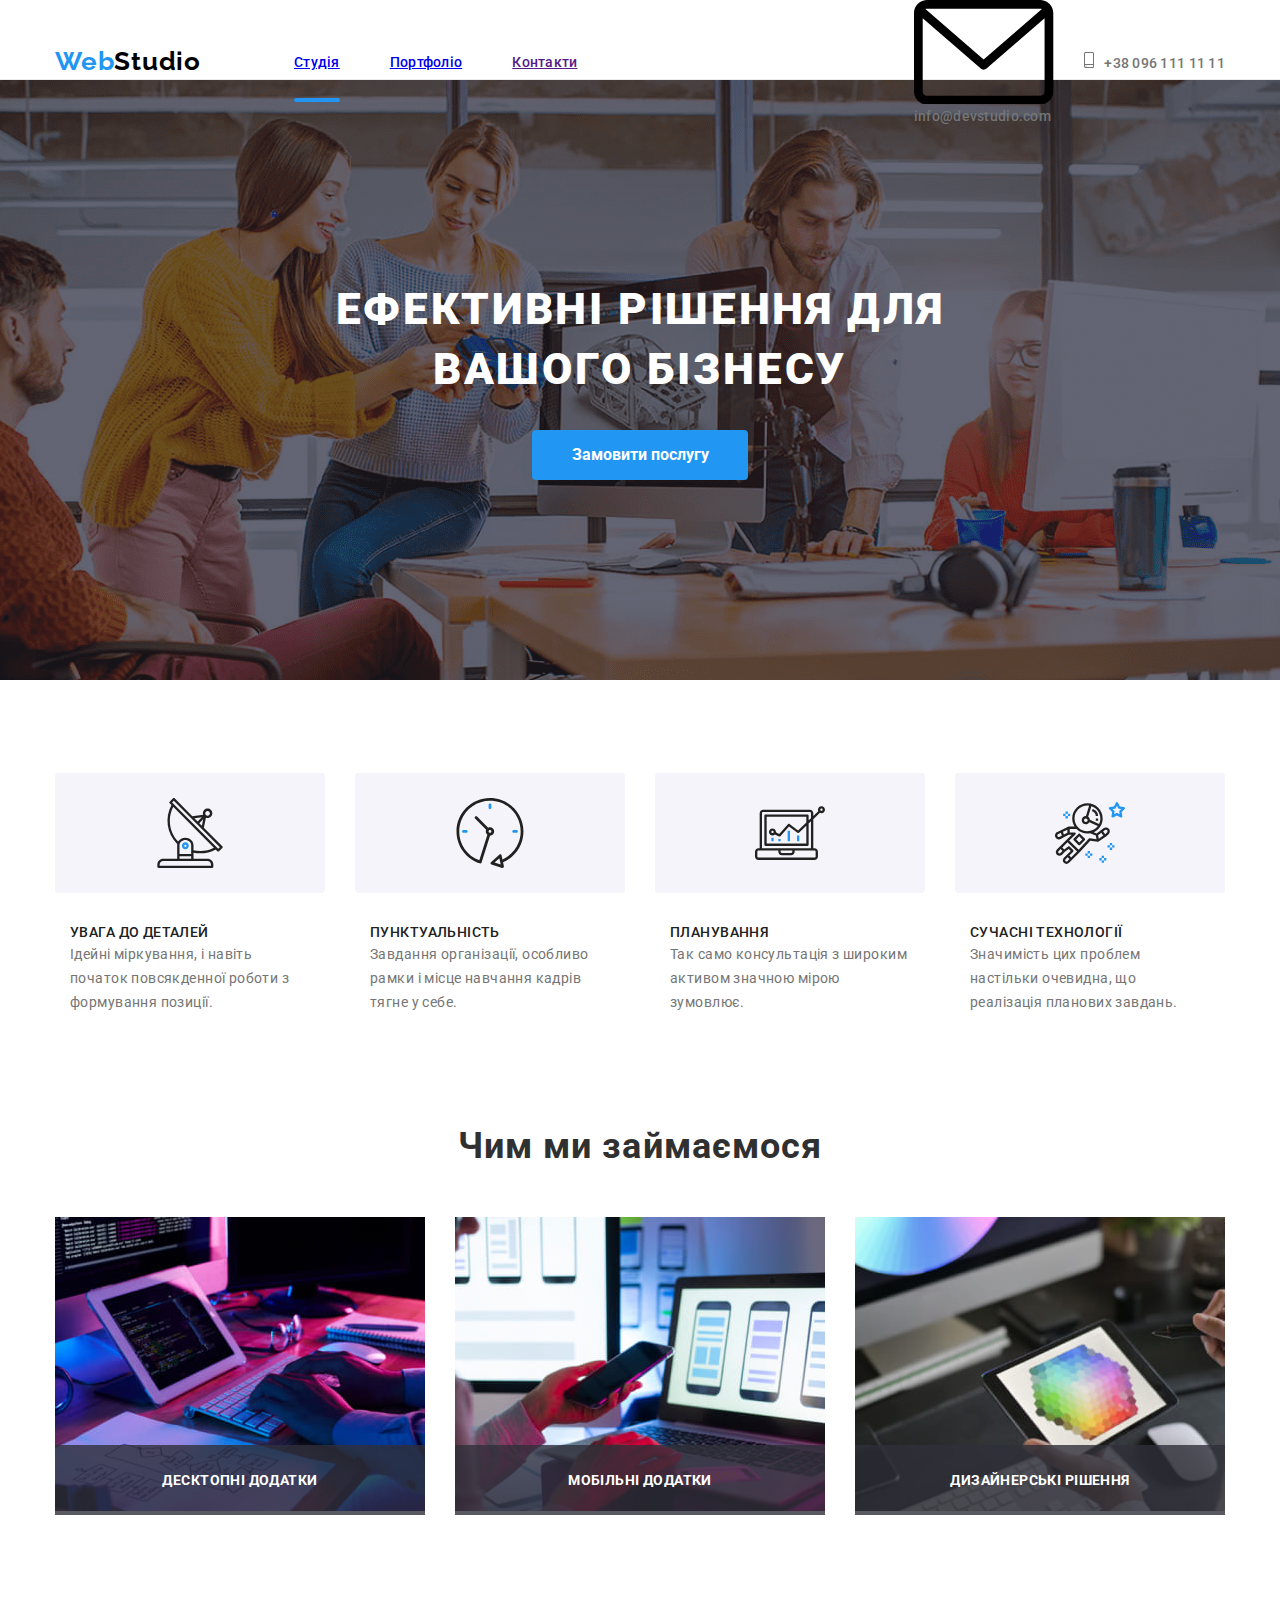
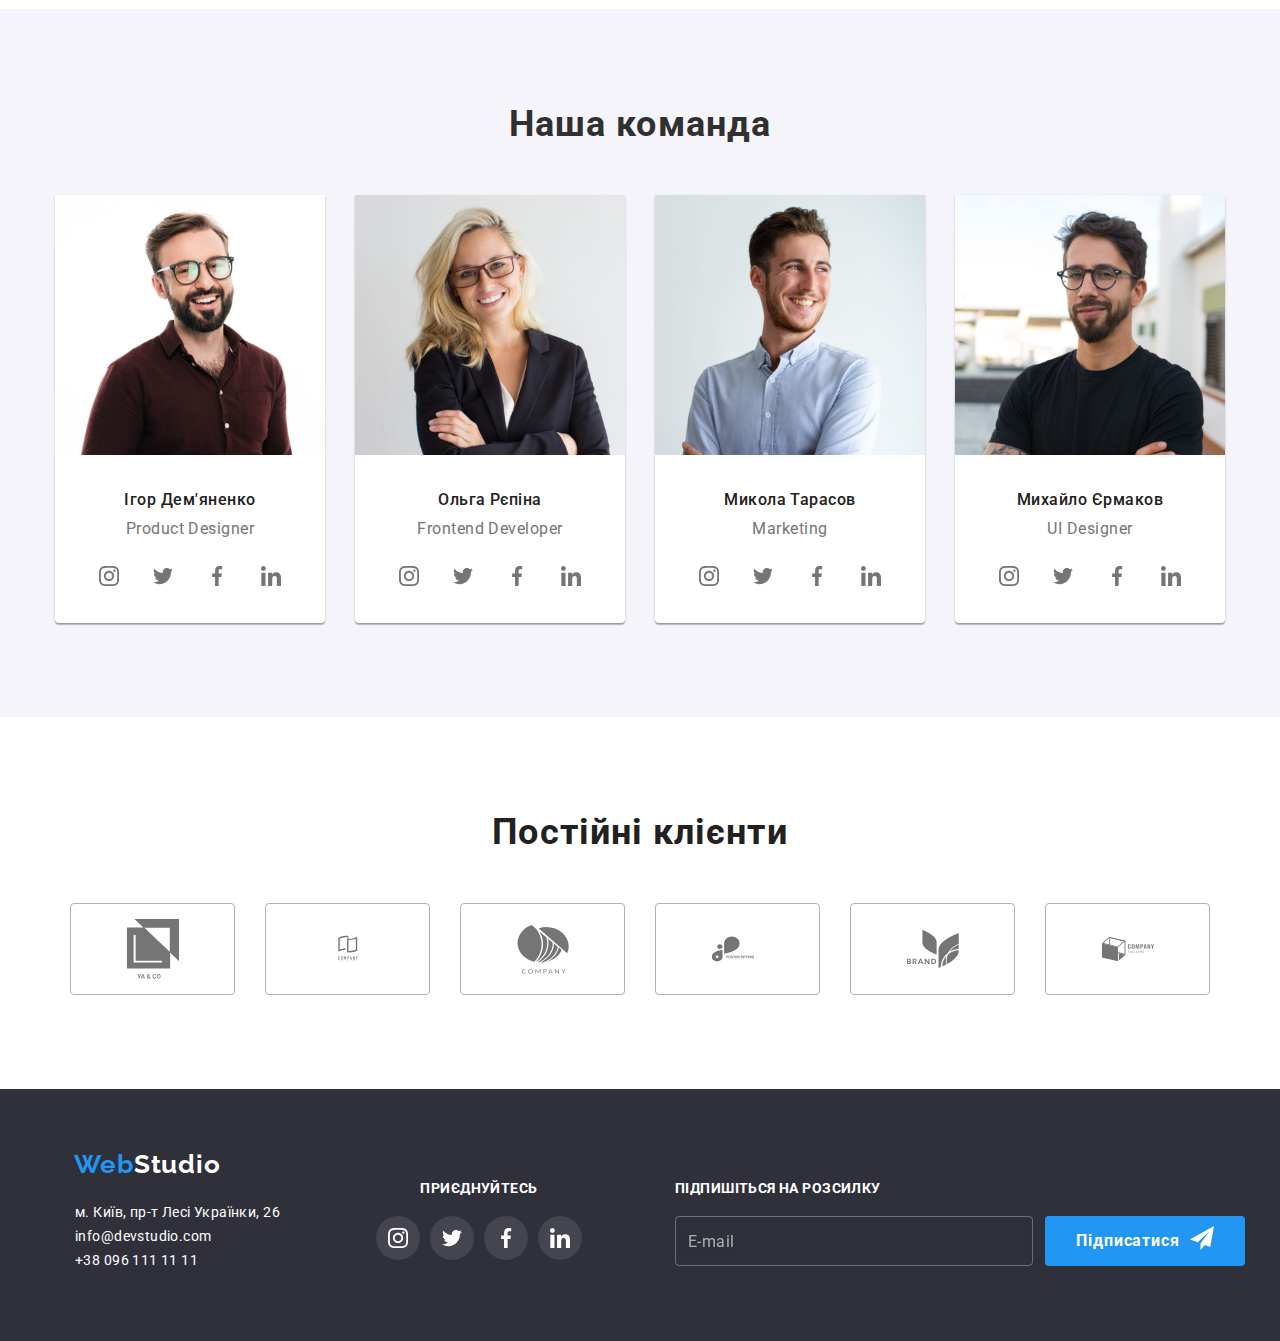
==== index.html @ 922c098c "sass" ====
<!DOCTYPE html>
<html lang="en">
<head>
    <meta charset="UTF-8">
    <meta http-equiv="X-UA-Compatible" content="IE=edge">
    <meta name="viewport" content="width=device-width, initial-scale=1.0">
    <title>WebStudio</title>
    <link href="https://fonts.googleapis.com/css2?family=Montserrat:wght@400;500;600;700;900&family=Raleway:wght@700&family=Roboto:wght@400;500;700&display=swap" 
    rel="stylesheet">
    <link rel="stylesheet" href="https://cdnjs.cloudflare.com/ajax/libs/modern-normalize/1.1.0/modern-normalize.min.css"
    />
    <link rel="stylesheet" href="https://unpkg.com/aos@next/dist/aos.css" />
    <link rel="stylesheet" href="./css/main.min.css"/>
</head>
<body>
    <header class="header">
    <div class="container flex-container">
    <nav class="header-nav">
        <a class="header-logo titel" href="index.html"><span class="accent">Web</span>Studio</a>
        <ul class="header-list list flex-container">
            <li class="header-item"><a class="link-current page active" href="index.html" class="header-link link">Студія</a></li>
            <li class="header-item"><a class="link-current" href="portfolio.html" class="header-link link">Портфоліо</a></li>
            <li class="header-item"><a class="link-current" href="" class="header-link link">Контакти</a></li>
        </ul>
    </nav>
        <ul class="header-contacts">
    <li class="header-item list">
        <a class="contakt-current" href="mailto:info@devstudio.com" target="_blank"
        rel="noopener noreferrer nofollow " class="header-contacts link">
        <svg class="contact-icon icon-envelope" 
        width: 16px;
        height: 12px;
        viewBox="0 0 43 32">
            <use href="./imeges/contact.svg#icon-envelope"></use>
        </svg> info@devstudio.com</a>
    </li>
    <li class="header-item list">
        <a class="contakt-current" href="tel:+380961111111" class="header-contact link">
            <svg class="contact-icon icon-smartphone" 
            width: 10px;
            height: 16px;
            viewBox="0 0 20 32">
                <use href="./imeges/contact.svg#icon-smartphone"></use>
            </svg>+38 096 111 11 11</a>
        </li>
        </ul>
    </div>
   </header>
  
   <main class="main">
    <!--Розділ Герої-->
    <section class="hero">
        <div class="hero container">
        <h1 class="hero-title">ЕФЕКТИВНІ РІШЕННЯ ДЛЯ ВАШОГО БІЗНЕСУ</h1>
        <button class="link-current-hero" type="button" class="hero-btn btn" data-modal-open type>Замовити послугу</button>
        </div>
    </section>
    <!--Розділ Чим ми-->
    <section class="about">
        <div class="container">
            <div class="conteiner-wrapper">
        <ul class="about-list list">
            <li  class="about-item">
                <div class="icon-group">
                <svg class="icon-sputnik" widht="70"hight="70">
                 <use href="./imeges/group.svg#icon-sputnik"></use> 
                </svg>
                </div>
            <div class="container about-wrapper">
            <h3  class="about-item-title">УВАГА ДО ДЕТАЛЕЙ</h3>
            <p class="about-description">
                Ідейні міркування, і навіть початок повсякденної роботи з формування позиції.</p>
            </div>
            </li>
        <li class="about-item">
            <div class="icon-group">
                <svg class="icon-clock" widht="70"hight="70">
                    <use href="./imeges/group.svg#icon-clock"></use> 
                </svg>
                </div>
            <div class="container about-wrapper">
            <h3  class="about-item-title">ПУНКТУАЛЬНІСТЬ</h3>
            <p class="about-description">
                Завдання організації, особливо рамки і місце навчання кадрів тягне у себе.</p>
        </div>
            </li>
        <li class="about-item">
            <div class="icon-group">
                <svg class="icon-comp" widht="70"hight="70">
                    <use href="./imeges/group.svg#icon-comp"></use> 
                </svg>
                </div>
            <div class="container about-wrapper">
            <h3  class="about-item-title">ПЛАНУВАННЯ</h3>
            <p class="about-description">
                Так само консультація з широким активом значною мірою зумовлює.</p>
        </div>
            </li>
        <li class="about-item">
            <div class="icon-group">
                <svg class="icon-cosmonavt" widht="70"hight="70">
                    <use href="./imeges/group.svg#icon-cosmonavt"></use> 
                </svg>
                </div>
            <div class="container about-wrapper">
            <h3  class="about-item-title">СУЧАСНІ ТЕХНОЛОГІЇ</h3>
            <p class="about-description">
                Значимість цих проблем настільки очевидна, що реалізація планових завдань.</p>
            </div>
            </li>
        </ul>
        </div>
        <h2  class="about-title desc-wrapper">Чим ми займаємося</h2>
        <ul class="about-list list">
            <li class="about-item-item"><img src="./img/box1.jpg" alt="фото коду" width="370" class="img-des">
            <p class="text">Десктопні додатки</p></li>
            <li class="about-item-item"><img src="./img/box2.jpg" alt="фото розробки для телефону" width="370" class="img-des">
            <p class="text">Мобільні додатки</p></li>
            <li class="about-item-item"><img src="./img/box3.jpg" alt="фото розробки для планшетів" width="370" class="img-des">
            <p class="text">Дизайнерські рішення</p></li>
        </ul>
        </div>
    </section>
    <!--Розділ наша команда-->
    <section class="comand">
        <div class="container">
        <h2  class="comand-title title"> Наша команда</h2>
        <div class="comand-container">
        <ul class="comand-list list">
            <li class="comand-item">
                <img src="./img/card1.jpg" alt="Ігор Дем'яненко" width="270">
                <div class="container-item">
                <h3 class="comand-item-title">Ігор Дем'яненко</h3>
                <p class="comand-item-text">Product Designer</p>
                <ul class="comand-social list">
                    <li class="social-item">
                      <a href="" class="social-link">
                        <svg class="svg-social" 
                            widht="20" viewBox="0 0 32 32">
                            <use href="./imeges/symbol-defs.svg#icon-instagram"></use>
                        </svg>
                      </a>
                    </li>
                    <li class="social-item">
                        <a href="" class="social-link">
                            <svg class="svg-social" 
                            widht="20" viewBox="0 0 32 32">
                                <use href="./imeges/symbol-defs.svg#icon-twitter"></use>
                            </svg>
                        </a>
                      </li>
                      <li class="social-item">
                            <a href="" class="social-link">
                                <svg class="svg-social" 
                                widht="20" viewBox="0 0 32 32">
                                    <use href="./imeges/symbol-defs.svg#icon-facebook"></use>
                                </svg>
                            </a>
                      </li>
                      <li class="social-item">
                            <a href="" class="social-link">
                                <svg class="svg-social"
                                widht="20" viewBox="0 0 32 32">
                                    <use href="./imeges/symbol-defs.svg#icon-linkedin"></use>
                                </svg>
                        </a>
                      </li>
                </ul>
                </div>
            </li>
            <li class="comand-item">
                <img src="./img/card2.jpg" alt="Ольга Рєпіна" width="270">
                <div class="container-item">
                <h3 class="comand-item-title">Ольга Рєпіна</h3>
                <p class="comand-item-text">Frontend Developer</p>
                <ul class="comand-social list">
                    <li class="social-item">
                      <a href="" class="social-link">
                        <svg class="svg-social" 
                            widht="20" viewBox="0 0 32 32">
                            <use href="./imeges/symbol-defs.svg#icon-instagram"></use>
                        </svg>
                      </a>
                    </li>
                    <li class="social-item">
                        <a href="" class="social-link">
                            <svg class="svg-social" 
                            widht="20" viewBox="0 0 32 32">
                                <use href="./imeges/symbol-defs.svg#icon-twitter"></use>
                            </svg>
                        </a>
                      </li>
                      <li class="social-item">
                            <a href="" class="social-link">
                                <svg class="svg-social" 
                                widht="20" viewBox="0 0 32 32">
                                    <use href="./imeges/symbol-defs.svg#icon-facebook"></use>
                                </svg>
                            </a>
                      </li>
                      <li class="social-item">
                            <a href="" class="social-link">
                                <svg class="svg-social"
                                widht="20" viewBox="0 0 32 32">
                                    <use href="./imeges/symbol-defs.svg#icon-linkedin"></use>
                                </svg>
                        </a>
                      </li>
                </ul>
                </div>
            </li>
            <li class="comand-item">
                <img src="./img/card3.jpg" alt="Микола Тарасов" width="270">
                <div class="container-item">
                <h3 class="comand-item-title">Микола Тарасов</h3>
                <p class="comand-item-text">Marketing</p>
                <ul class="comand-social list">
                    <li class="social-item">
                      <a href="" class="social-link">
                        <svg class="svg-social" 
                            widht="20" viewBox="0 0 32 32">
                            <use href="./imeges/symbol-defs.svg#icon-instagram"></use>
                        </svg>
                      </a>
                    </li>
                    <li class="social-item">
                        <a href="" class="social-link">
                            <svg class="svg-social" 
                            widht="20" viewBox="0 0 32 32">
                                <use href="./imeges/symbol-defs.svg#icon-twitter"></use>
                            </svg>
                        </a>
                      </li>
                      <li class="social-item">
                            <a href="" class="social-link">
                                <svg class="svg-social" 
                                widht="20" viewBox="0 0 32 32">
                                    <use href="./imeges/symbol-defs.svg#icon-facebook"></use>
                                </svg>
                            </a>
                      </li>
                      <li class="social-item">
                            <a href="" class="social-link">
                                <svg class="svg-social"
                                widht="20" viewBox="0 0 32 32">
                                    <use href="./imeges/symbol-defs.svg#icon-linkedin"></use>
                                </svg>
                        </a>
                      </li>
                </ul>
                </div>
            </li>
            <li class="comand-item">
                <img src="./img/card4.jpg" alt="Михайло Єрмаков" width="270">
                <div class="container-item">
                <h3 class="comand-item-title">Михайло Єрмаков</h3>
                <p class="comand-item-text">UI Designer</p>
                <ul class="comand-social list">
                    <li class="social-item">
                      <a href="" class="social-link">
                        <svg class="svg-social" 
                            widht="20" viewBox="0 0 32 32">
                            <use href="./imeges/symbol-defs.svg#icon-instagram"></use>
                        </svg>
                      </a>
                    </li>
                    <li class="social-item">
                        <a href="" class="social-link">
                            <svg class="svg-social" 
                            widht="20" viewBox="0 0 32 32">
                                <use href="./imeges/symbol-defs.svg#icon-twitter"></use>
                            </svg>
                        </a>
                      </li>
                      <li class="social-item">
                            <a href="" class="social-link">
                                <svg class="svg-social" 
                                widht="20" viewBox="0 0 32 32">
                                    <use href="./imeges/symbol-defs.svg#icon-facebook"></use>
                                </svg>
                            </a>
                      </li>
                      <li class="social-item">
                            <a href="" class="social-link">
                                <svg class="svg-social"
                                widht="20" viewBox="0 0 32 32">
                                    <use href="./imeges/symbol-defs.svg#icon-linkedin"></use>
                                </svg>
                        </a>
                      </li>
                </ul>
                </div>
            </li>
        </ul>
        </div>
        </div>
    </section>
        <!--Розділ постійні клієнти-->
    <section class="client">
        <div class=" container client-container">
            <h2 class="client-titel">Постійні клієнти</h2>
            <ul class="client-list list">
                <li class="client-item">
                    <a href="" class="icon-client">
                       <svg class="svg-client"viewBox="0 0 28 32">
                        <use href="./imeges/klient.svg#icon-1"></use>
                       </svg>
                    </a>
                </li>
                 <li class="client-item">
                <a href="" class="icon-client">
                   <svg class="svg-client"viewBox="0 0 28 32">
                    <use href="./imeges/klient.svg#icon-2"></use>
                   </svg>
                </a>
                </li>
                <li class="client-item">
                <a href="" class="icon-client">
                   <svg class="svg-client"viewBox="0 0 28 32">
                    <use href="./imeges/klient.svg#icon-3"></use>
                   </svg>
                </a>
                </li>
                <li class="client-item">
                <a href="" class="icon-client">
                   <svg class="svg-client"viewBox="0 0 28 32">
                    <use href="./imeges/klient.svg#icon-4"></use>
                   </svg>
                </a>
                 </li>
                 <li class="client-item">
                <a href="" class="icon-client">
                   <svg class="svg-client"viewBox="0 0 28 32">
                    <use href="./imeges/klient.svg#icon-5"></use>
                   </svg>
                </a>
               </li>
               <li class="client-item">
                <a href="" class="icon-client">
                   <svg class="svg-client"viewBox="0 0 28 32">
                    <use href="./imeges/klient.svg#icon-6"></use>
                   </svg>
                </a>
                 </li>
             </ul>
        </div>
    </section>
   </main> 
   
   <footer class="footer">
    <div class="container">
        <div class="footer-container">
       
        <div class="logo-container">
    <a class="footer-logo titel" href="index.html"><span class="accent">Web</span>Studio</a>
    </div>
    <div class="footer-wrapper">
    <address  class="footer-adress">
       <div class="footer-contactcs">
        <ul class="footer-list list">
            <li>
                <a class="current-footer" href="https://www.google.com.ua/maps/place/бул.+Леси+Украинки,+26"
                target="_blank" rel="noopener noreferrer nofollow"  class="footer-item footer link"> 
               м. Київ, пр-т Лесі Українки, 26</a>
            </li>
            <li>
                <a class="current-footer" href="mailto:info@devstudio.com" target="_blank"
                rel="noopener noreferrer nofollow " class="footer-item link">
                 info@devstudio.com</a> 
            </li>
            <li>
                <a class="current-footer" href="tel:+380961111111" class="footer-item link">
                    +38 096 111 11 11</a>
            </li>
        </ul>
        </div>
    </address>
   
    <div class="social-footer">
        <h3 class="footer-social item">приєднуйтесь</h3>
        <ul class="footer-social list">
            <li class="social-item">
              <a href="" class="footer-social-link">
                <svg class="svg-social" 
                    widht="20" viewBox="0 0 32 32">
                    <use href="./imeges/symbol-defs.svg#icon-instagram"></use>
                </svg>
              </a>
            </li>
            <li class="social-item">
                <a href="" class="footer-social-link">
                    <svg class="svg-social" 
                    widht="20" viewBox="0 0 32 32">
                        <use href="./imeges/symbol-defs.svg#icon-twitter"></use>
                    </svg>
                </a>
              </li>
              <li class="social-item">
                    <a href="" class="footer-social-link">
                        <svg class="svg-social" 
                        widht="20" viewBox="0 0 32 32">
                            <use href="./imeges/symbol-defs.svg#icon-facebook"></use>
                        </svg>
                    </a>
              </li>
              <li class="social-item">
                    <a href="" class="footer-social-link">
                        <svg class="svg-social"
                        widht="20" viewBox="0 0 32 32">
                            <use href="./imeges/symbol-defs.svg#icon-linkedin"></use>
                        </svg>
                </a>
              </li>
        </ul>
        </div>
        <div class="booking">
        <p class="booking-text">Підпишіться на розсилку</p>
        <form action="" class="footer-form">
            <label class="text-mail" for="">
            <input type="email" id="email" name="email" placeholder="E-mail" required/>
        </label>
         <button type="submit" class="footer-btn">Підписатися
         <svg class="svg-booking" widht="24" viewBox="0 0 32 32">
            <use href="./imeges/modal.svg#icon-send"></use>
        </svg>
        </button>
        </form>
        </div>
    </div>
    </div>
    </div>
    </div>
   </footer>
   <div class="backdrop is-hidden" data-modal>
    <div class="modal">
        <button type="button" class="close-button" data-modal-close>
                <svg class="svg-close" viewBox="0 0 32 32">
                <use href="./imeges/contact.svg#icon-close"></use>
            </svg>
          
        </button>
        <p class="modal-titel">Залиште свої дані, ми вам передзвонимо</p>
        <form action="" class="modal-form">
            <div class="form-element">
                <label class="text-form" for="name">Ім'я</label>
                <div class="input-wrapper">
                <input type="text" id="name" name="name"/>
                <svg class="svg-form" widht="18" viewBox="0 0 32 32">
                    <use href="./imeges/modal.svg#icon-person"></use>
                </svg>
            </div>
                <label class="text-form" for="tel">Телефон</label>
                <div class="input-wrapper">
                <input type="tel" id="tel" name="tel"/>
                <svg class="svg-form" widht="18" viewBox="0 0 32 32">
                    <use href="./imeges/modal.svg#icon-phone"></use>
                </svg>
            </div>
                <label class="text-form" for="email">Пошта</label>
                <div class="input-wrapper">
                <input type="email" id="email" name="email"/>
                <svg class="svg-form" widht="18" viewBox="0 0 32 32">
                    <use href="./imeges/modal.svg#icon-email"></use>
                </svg>
            </div>
                <label class="text-form" for="coment">Коментар</label>
                <textarea class="coment" name="coment" id="coment" cols="" rows=""placeholder="Введіть текст"></textarea>
            </div>
            <div class="topic">
                <input type="checkbox" name="topic" value="" id="topic" class="accept" required>
                <div class="checkbox">
                    <svg class="svg-gal" widht="11" viewBox="0 0 42 32">
                        <use href="./imeges/modal.svg#icon-gal"></use>
                    </svg>
                </div>
                <label for="topic" class="topic-text">Погоджуюся з розсилкою та приймаю <a href=""class="current-modal">
                    <span class="accent-modal">Умови договору</span></a></label>
            </div>
                      <button type="submit" class="modal-btn">Відправити</button>
        </form>
    </div>
   </div>
   <script src="./js/modal.js"></script>
   <script src="https://unpkg.com/aos@next/dist/aos.js"></script>
   <script>
     AOS.init();
   </script>
</body>
</html>
---- css/main.min.css ----
:root{--primary-text-color: #303030;--secondary-text-color: #fff;--tetriary-text-color: #555;--primary-title-color: rgba (157 , 164 , 189 , 0,6);--description-text: #9da4bd;--accent-color: #2196F3;--header-border-color: #F5F5F5}.previous title{font-family:"Roboto",sans-serif;font-weight:500;font-size:11px;line-height:1,4;color:var(--primary-text-color)}.name{font-family:"Roboto",sans-serif;font-weight:700;font-size:42px;line-height:1,2;letter-spacing:.05em;color:var(--primary-text-color)}.html{-webkit-box-sizing:border-box;box-sizing:border-box}*,*::before,*::after{-webkit-box-sizing:border-box;box-sizing:border-box}.container{max-width:1200px;margin-left:auto;margin-right:auto;padding-left:15px;padding-right:15px}.section{padding-top:94px;padding-bottom:94px}h1,h2,h3,h4,h5,h6,p,ul{margin:0}.ul{padding:0;margin:0;list-style:none}.list{list-style:none;margin:0;padding:0}.img{display:block;width:100%}.btn{font-family:"Roboto",sans-serif;font-weight:600;font-size:12px;line-height:1,3;letter-spacing:.9em;background:#2196f3;cursor:pointer;color:var(--primary-text-color);width:1200px;padding:15px;margin-left:auto;margin-right:auto}.header{border-bottom:1px solid #ececec;height:80px}.header-nav{display:-webkit-box;display:-ms-flexbox;display:flex;-webkit-box-align:center;-ms-flex-align:center;align-items:center;-webkit-column-gap:93px;-moz-column-gap:93px;column-gap:93px}.header-list{margin:0;display:-webkit-box;display:-ms-flexbox;display:flex;-webkit-box-align:center;-ms-flex-align:center;align-items:center;-webkit-column-gap:50px;-moz-column-gap:50px;column-gap:50px;width:286px}.header-contacts{display:-webkit-box;display:-ms-flexbox;display:flex;-webkit-column-gap:30px;-moz-column-gap:30px;column-gap:30px;margin-left:auto;-webkit-box-align:center;-ms-flex-align:center;align-items:center;padding:0}.header-contact{font-family:"Roboto",sans-serif;font-style:normal;font-weight:500;font-size:14px;text-decoration:none;color:var(--secondary-text-color)}.header-item{font-family:"Roboto";font-style:normal;font-weight:500;font-size:14px;letter-spacing:.02em;text-decoration:none;color:#212121}.header-link{font-family:"Roboto",sans-serif;font-style:normal;font-weight:700;font-size:26px;line-height:31px;text-decoration:none;letter-spacing:.03em;color:var(--secondary-text-color)}.header-link-current{color:#212121;text-decoration:none}.header-link-current:hover,.header-link-current:focus{color:#2196f3;-webkit-transition:color 250ms cubic-bezier(0.4, 0, 0.2, 1);transition:color 250ms cubic-bezier(0.4, 0, 0.2, 1)}.flex-container{display:-webkit-box;display:-ms-flexbox;display:flex;-webkit-box-align:center;-ms-flex-align:center;align-items:center}.icon-smartphone{width:10px;height:16px;fill:#757575;margin-right:10px}.icon-smartphone-envelope{width:16px;height:12px;fill:#757575;margin-right:10px}.contakt-current{color:#757575;text-decoration:none;padding:32px 0}.contakt-current:hover:hover,.contakt-current:focus{color:#2196f3;-webkit-transition:color 250ms cubic-bezier(0.4, 0, 0.2, 1);transition:color 250ms cubic-bezier(0.4, 0, 0.2, 1)}.contakt-current:hover svg,.contakt-current:focus svg{fill:#2196f3;-webkit-transition:fill 250ms cubic-bezier(0.4, 0, 0.2, 1);transition:fill 250ms cubic-bezier(0.4, 0, 0.2, 1)}.link-current{display:block;padding:32px 0}.link-current.active{position:relative}.page::after{content:"";position:absolute;display:block;height:4px;width:100%;background-color:#2196f3;border-radius:2px;bottom:0}.link-current.action{position:relative}.klik::after{content:"";position:absolute;display:block;height:4px;width:100%;background-color:#2196f3;border-radius:2px;bottom:0}.header-logo{font-family:"Raleway",sans-serif;font-style:normal;font-weight:700;font-size:26px;line-height:31px;letter-spacing:.03em;color:#000;text-decoration:none;padding:24px 0}.accent{font-family:"Raleway",sans-serif;font-style:normal;font-weight:700;font-size:26px;line-height:31px;letter-spacing:.03em;color:#2196f3}.hero .container{text-align:center;padding:200px 0px;margin-left:auto;margin-right:auto}.hero{background-color:#2f303a;max-width:1600px;padding:0;height:600px;margin:auto;background-image:-webkit-gradient(linear, left top, left bottom, from(rgba(47, 48, 58, 0.4)), to(rgba(47, 48, 58, 0.4))),url(../imeges/fon.png);background-image:linear-gradient(rgba(47, 48, 58, 0.4), rgba(47, 48, 58, 0.4)),url(../imeges/fon.png);background-repeat:no-repeat;background-position:center;background-size:cover}.hero-title{font-family:"Roboto",sans-serif;font-style:normal;font-weight:900;font-size:44px;line-height:1.36;letter-spacing:.06em;color:#fff;max-width:696px;text-align:center;margin:auto;margin-bottom:30px}.hero-btn{font-family:"Roboto";font-style:normal;font-weight:700;font-size:16px;line-height:30px;letter-spacing:.06em;color:#fff;color:var(--primary-text-color);width:216px;height:50px;padding:10px 32px;display:-webkit-box;display:-ms-flexbox;display:flex;text-align:center;margin-top:30px;cursor:pointer}.link-current-hero{color:#fff;font-family:"Roboto";font-style:normal;font-weight:700;font-size:16px;line-height:30px;text-decoration:none;width:216px;height:50px;background-color:#2196f3;border:none;border-radius:4px}.link-current-hero:hover,.link-current-hero:focus{color:#fff;-webkit-transition:color 250ms cubic-bezier(0.4, 0, 0.2, 1);transition:color 250ms cubic-bezier(0.4, 0, 0.2, 1);-webkit-transition:background-color 250ms cubic-bezier(0.4, 0, 0.2, 1);transition:background-color 250ms cubic-bezier(0.4, 0, 0.2, 1)}.port-btn{color:var(--primary-text-color);padding-bottom:94px}.port-list{display:-webkit-box;display:-ms-flexbox;display:flex;-webkit-column-gap:8px;-moz-column-gap:8px;column-gap:8px;margin-left:400px;padding-top:94px}.link-current-port{color:#212121;font-family:"Roboto",sans-serif;font-style:normal;text-decoration:none;max-width:130px;min-width:75px;height:38px;border-radius:4px;border:none;cursor:pointer;padding:6px 22px}.link-current-port:hover,.link-current-port:focus{color:#fff;background-color:#2196f3;-webkit-transition:color 250ms cubic-bezier(0.4, 0, 0.2, 1);transition:color 250ms cubic-bezier(0.4, 0, 0.2, 1);-webkit-transition:background-color 250ms cubic-bezier(0.4, 0, 0.2, 1);transition:background-color 250ms cubic-bezier(0.4, 0, 0.2, 1)}.about-item .container{width:1170px;height:98px}.about{padding-top:93px;padding-left:0px}.about-list{display:-webkit-box;display:-ms-flexbox;display:flex;-webkit-column-gap:30px;-moz-column-gap:30px;column-gap:30px;padding-bottom:94px}.conteiner-wrapper .container{width:270px;min-height:70px;max-height:98px}.about-item{padding-bottom:10px}.icon-group{background-color:#f5f4fa;display:-webkit-box;display:-ms-flexbox;display:flex;-webkit-box-align:center;-ms-flex-align:center;align-items:center;-webkit-box-pack:center;-ms-flex-pack:center;justify-content:center;width:270px;height:120px;margin-bottom:30px;border-radius:4px}.about-title{padding-bottom:50px;text-align:center}.desc-wrapper .container{width:1170px;height:386px;padding-bottom:94px}.about-title,.comand-title{font-family:"Roboto",sans-serif;font-style:normal;font-weight:700;font-size:36px;line-height:42px;letter-spacing:.03em;color:var(--primary-text-color)}.about-description{font-family:"Roboto",sans-serif;font-style:normal;font-weight:400;font-size:14px;line-height:24px;letter-spacing:.03em;color:#757575}.about-item-title,.comand-item-title{font-family:"Roboto",sans-serif;font-style:normal;font-weight:500;font-size:14px;line-height:19px;letter-spacing:.03em;color:#212121}.about-item-item{position:relative}.text{font-family:"Roboto";font-style:normal;font-weight:700;font-size:14px;line-height:16px;text-align:center;letter-spacing:.03em;text-transform:uppercase;color:#fff;width:370px;height:70px;background:rgba(47,48,58,.8);display:-webkit-box;display:-ms-flexbox;display:flex;-webkit-box-align:center;-ms-flex-align:center;align-items:center;-webkit-box-pack:center;-ms-flex-pack:center;justify-content:center;position:absolute;bottom:0px}.comand{background-color:#f5f4fa;max-width:1600px;height:708px;padding:0;margin:auto}.comand-container{width:1170px;height:428px;padding-bottom:94px}.comand-title{padding-top:94px;padding-bottom:50px;text-align:center}.comand-list{display:-webkit-box;display:-ms-flexbox;display:flex;-webkit-column-gap:30px;-moz-column-gap:30px;column-gap:30px}.container-item{padding-top:30px;text-align:center}.comand-item{width:270px;height:428px;border-radius:0px 0px 4px 4px;-webkit-box-shadow:0px 1px 3px rgba(0,0,0,.12),0px 1px 1px rgba(0,0,0,.14),0px 2px 1px rgba(0,0,0,.2);box-shadow:0px 1px 3px rgba(0,0,0,.12),0px 1px 1px rgba(0,0,0,.14),0px 2px 1px rgba(0,0,0,.2);background-color:#fff}.comand-item-title{padding-bottom:10px;font-family:"Roboto";font-style:normal;font-weight:500;font-size:16px;line-height:19px;text-align:center;letter-spacing:.03em;color:#212121}.comand-item-text{font-family:"Roboto",sans-serif;font-style:normal;font-weight:400;font-size:16px;line-height:19px;letter-spacing:.03em;color:#757575;padding-bottom:16px}.comand-social{display:-webkit-box;display:-ms-flexbox;display:flex;-webkit-box-align:center;-ms-flex-align:center;align-items:center;-webkit-box-pack:center;-ms-flex-pack:center;justify-content:center;-webkit-column-gap:10px;-moz-column-gap:10px;column-gap:10px}.svg-social{width:20px}.social-item{display:-webkit-box;display:-ms-flexbox;display:flex;-webkit-box-align:center;-ms-flex-align:center;align-items:center;-webkit-box-pack:center;-ms-flex-pack:center;justify-content:center;-webkit-column-gap:10px;-moz-column-gap:10px;column-gap:10px;width:44px;height:44px}.social-link{width:44px;height:44px;border-radius:50%;background:#fff;-webkit-box-align:center;-ms-flex-align:center;align-items:center;-webkit-box-pack:center;-ms-flex-pack:center;justify-content:center;display:-webkit-box;display:-ms-flexbox;display:flex;fill:#757575}.social-link:hover,.social-link:focus{color:#fff;background-color:#2196f3;-webkit-transition:color 250ms cubic-bezier(0.4, 0, 0.2, 1);transition:color 250ms cubic-bezier(0.4, 0, 0.2, 1);-webkit-transition:background-color 250ms cubic-bezier(0.4, 0, 0.2, 1);transition:background-color 250ms cubic-bezier(0.4, 0, 0.2, 1)}.social-link:hover svg,.social-link:focus svg{fill:#fff;background-color:#2196f3;-webkit-transition:fill 250ms cubic-bezier(0.4, 0, 0.2, 1);transition:fill 250ms cubic-bezier(0.4, 0, 0.2, 1);-webkit-transition:background-color 250ms cubic-bezier(0.4, 0, 0.2, 1);transition:background-color 250ms cubic-bezier(0.4, 0, 0.2, 1)}.visually-hidden{font-family:"Roboto",sans-serif;font-style:normal;font-weight:700;font-size:18px;letter-spacing:.06em;color:#212121}.gallery-pre-title{font-family:"Roboto",sans-serif;font-style:normal;font-weight:400;font-size:16px;line-height:30px;letter-spacing:.03em;color:#757575}.gallery-item{width:370px}.imege{display:block}.gellery-thumb{position:relative;overflow:hidden}.gellery-overlay{content:"";position:absolute;display:-webkit-box;display:-ms-flexbox;display:flex;text-align:center;width:100%;height:100%;top:0;left:0;background:rgba(33,150,243,.9);padding:63px 24px;-webkit-transform:translateY(100%);transform:translateY(100%);-webkit-transition:-webkit-transform 250ms cubic-bezier(0.4, 0, 0.2, 1);transition:-webkit-transform 250ms cubic-bezier(0.4, 0, 0.2, 1);transition:transform 250ms cubic-bezier(0.4, 0, 0.2, 1);transition:transform 250ms cubic-bezier(0.4, 0, 0.2, 1), -webkit-transform 250ms cubic-bezier(0.4, 0, 0.2, 1)}.gallery-link:focus .gellery-overlay,.gallery-link:hover .gellery-overlay{-webkit-transform:translateY(0);transform:translateY(0)}.gellery-overley-text{font-family:"Roboto";font-style:normal;font-weight:400;font-size:18px;line-height:1.56;letter-spacing:.03em;color:#fff}.gallery-link{text-decoration:none;display:block}.gallery-link:focus,.gallery-link:hover{-webkit-box-shadow:0px 1px 3px rgba(0,0,0,.12),0px 1px 1px rgba(0,0,0,.14),0px 2px 1px rgba(0,0,0,.2);box-shadow:0px 1px 3px rgba(0,0,0,.12),0px 1px 1px rgba(0,0,0,.14),0px 2px 1px rgba(0,0,0,.2);-webkit-transition:-webkit-box-shadow 250ms cubic-bezier(0.4, 0, 0.2, 1);transition:-webkit-box-shadow 250ms cubic-bezier(0.4, 0, 0.2, 1);transition:box-shadow 250ms cubic-bezier(0.4, 0, 0.2, 1);transition:box-shadow 250ms cubic-bezier(0.4, 0, 0.2, 1), -webkit-box-shadow 250ms cubic-bezier(0.4, 0, 0.2, 1)}.galary-wrapper{padding:20px 24px;border-top:none;border-radius:0px 0px 4px 4px}.gallery-list{padding-top:32px;padding-bottom:94px;display:-webkit-box;display:-ms-flexbox;display:flex;-ms-flex-wrap:wrap;flex-wrap:wrap;gap:30px}.visually-hidden{padding-top:20px;padding-bottom:4px}.client-container{width:1170px;height:184px}.client-titel{font-family:"Roboto";font-style:normal;font-weight:700;font-size:36px;line-height:42px;text-align:center;letter-spacing:.03em;color:#212121;padding-bottom:50px}.client{padding-bottom:94px;padding-top:94px}.client-list{display:-webkit-box;display:-ms-flexbox;display:flex;gap:30px;padding-bottom:94px;fill:#757575}.client-item{width:170px;height:92px;border-radius:4px;border:1px solid #afb1b8;display:-webkit-box;display:-ms-flexbox;display:flex;-webkit-box-align:center;-ms-flex-align:center;align-items:center;-webkit-box-pack:center;-ms-flex-pack:center;justify-content:center}.icon-client:hover,.icon-client:focus{border:1px solid #2196f3;-webkit-transition:border 250ms cubic-bezier(0.4, 0, 0.2, 1);transition:border 250ms cubic-bezier(0.4, 0, 0.2, 1)}.icon-client:hover svg,.icon-client:focus svg{fill:#2196f3;-webkit-transition:fill 250ms cubic-bezier(0.4, 0, 0.2, 1);transition:fill 250ms cubic-bezier(0.4, 0, 0.2, 1)}.svg-client{width:106px;height:60px;fill:#757575}.icon-client{display:-webkit-box;display:-ms-flexbox;display:flex;-webkit-box-align:center;-ms-flex-align:center;align-items:center;-webkit-box-pack:center;-ms-flex-pack:center;justify-content:center;width:100%;height:100%}.footer{background-color:#2f303a;margin:auto;padding:60px;max-width:1600px}.logo-container{width:145px;height:31px;display:-webkit-box;display:-ms-flexbox;display:flex;-webkit-box-align:center;-ms-flex-align:center;align-items:center;-webkit-box-pack:center;-ms-flex-pack:center;justify-content:center}.footer-list{margin-top:20px}.footer-contactcs{width:231px;height:81px}.footer-logo{font-family:"Raleway";font-style:normal;font-weight:700;font-size:26px;line-height:31px;letter-spacing:.03em;color:#fff;text-decoration:none}.footer-adress{font-family:"Roboto";font-style:normal;font-weight:400;font-size:14px;line-height:24px;letter-spacing:.03em;color:#fff}.footer-item{font-family:"Roboto",sans-serif;font-style:normal;font-weight:400;font-size:14px;line-height:24px;letter-spacing:.03em;color:#fff}.current-footer{color:#fff;text-decoration:none;padding-top:9px}.current-footer:hover,.current-footer:focus{color:#2196f3;-webkit-transition:color 250ms cubic-bezier(0.4, 0, 0.2, 1);transition:color 250ms cubic-bezier(0.4, 0, 0.2, 1)}.footer-wrapper{display:-webkit-box;display:-ms-flexbox;display:flex}.social-footer{width:206px;height:80px;margin-left:70px}.footer-social{font-family:"Roboto";font-style:normal;font-weight:700;font-size:14px;line-height:16px;letter-spacing:.03em;text-transform:uppercase;color:#fff;margin-bottom:20px}.footer-social{display:-webkit-box;display:-ms-flexbox;display:flex;-webkit-box-align:center;-ms-flex-align:center;align-items:center;-webkit-box-pack:center;-ms-flex-pack:center;justify-content:center;-webkit-column-gap:10px;-moz-column-gap:10px;column-gap:10px}.svg-social{width:20px}.social-item{display:-webkit-box;display:-ms-flexbox;display:flex;-webkit-box-align:center;-ms-flex-align:center;align-items:center;-webkit-box-pack:center;-ms-flex-pack:center;justify-content:center;-webkit-column-gap:10px;-moz-column-gap:10px;column-gap:10px;width:44px;height:44px}.footer-social-link{width:44px;height:44px;border-radius:50%;background:rgba(255,255,255,.1);-webkit-box-align:center;-ms-flex-align:center;align-items:center;-webkit-box-pack:center;-ms-flex-pack:center;justify-content:center;display:-webkit-box;display:-ms-flexbox;display:flex;fill:#fff}.footer-social-link:hover,.footer-social-link:focus{background-color:#2196f3;-webkit-transition:background-color 250ms cubic-bezier(0.4, 0, 0.2, 1);transition:background-color 250ms cubic-bezier(0.4, 0, 0.2, 1)}.booking{width:570px;height:86px;margin-left:93px}.booking-text{font-family:"Roboto";font-style:normal;font-weight:700;font-size:14px;line-height:16px;letter-spacing:.03em;text-transform:uppercase;color:#fff;margin-bottom:20px}.footer-form{display:-webkit-box;display:-ms-flexbox;display:flex;-webkit-column-gap:12px;-moz-column-gap:12px;column-gap:12px}.footer-form input{border:none;background:none;height:40px;border-radius:4px;padding-left:12px;cursor:pointer;outline:none;border:1px solid rgba(255,255,255,.3);-webkit-filter:drop-shadow(0px 4px 4px rgba(0, 0, 0, 0.15));filter:drop-shadow(0px 4px 4px rgba(0, 0, 0, 0.15));border-radius:4px;width:358px;height:50px}.footer-btn{font-family:"Roboto";font-style:normal;font-weight:700;font-size:16px;line-height:30px;background-color:#2196f3;letter-spacing:.06em;color:#fff;border-radius:4px;width:200px;height:50px;border:none;padding:10px 28px;text-align:center;display:-webkit-box;display:-ms-flexbox;display:flex;-webkit-box-pack:center;-ms-flex-pack:center;justify-content:center}.svg-booking{width:24px;height:24px;margin-left:10px}.text-mail input{font-family:"Roboto";font-style:normal;font-weight:400;font-size:16px;line-height:20px;color:rgba(255,255,255,.6)}.text-mail input :focus{font-family:"Roboto";font-style:normal;font-weight:400;font-size:16px;line-height:20px;display:-webkit-box;display:-ms-flexbox;display:flex;-webkit-box-align:center;-ms-flex-align:center;align-items:center;letter-spacing:.03em;color:rgba(255,255,255,.6);-webkit-transition:color 250ms cubic-bezier(0.4, 0, 0.2, 1);transition:color 250ms cubic-bezier(0.4, 0, 0.2, 1)}.text-mail ::-webkit-input-placeholder{font-family:"Roboto";font-style:normal;font-weight:400;font-size:16px;letter-spacing:.03em;color:rgba(255,255,255,.6)}.text-mail ::-moz-placeholder{font-family:"Roboto";font-style:normal;font-weight:400;font-size:16px;letter-spacing:.03em;color:rgba(255,255,255,.6)}.text-mail :-ms-input-placeholder{font-family:"Roboto";font-style:normal;font-weight:400;font-size:16px;letter-spacing:.03em;color:rgba(255,255,255,.6)}.text-mail ::-ms-input-placeholder{font-family:"Roboto";font-style:normal;font-weight:400;font-size:16px;letter-spacing:.03em;color:rgba(255,255,255,.6)}.text-mail ::placeholder{font-family:"Roboto";font-style:normal;font-weight:400;font-size:16px;letter-spacing:.03em;color:rgba(255,255,255,.6)}.backdrop{position:fixed;width:100%;height:100%;background:rgba(0,0,0,.5);top:0;left:0;-webkit-transition:opacity 250ms cubic-bezier(0.4, 0, 0.2, 1),visibility 250ms cubic-bezier(0.4, 0, 0.2, 1);transition:opacity 250ms cubic-bezier(0.4, 0, 0.2, 1),visibility 250ms cubic-bezier(0.4, 0, 0.2, 1)}.is-hidden{opacity:0;visibility:hidden;pointer-events:none}.modal{padding:40px;width:528px;height:581px;position:absolute;top:50%;left:50%;background:#fff;-webkit-transform:translate(-50%, -50%);transform:translate(-50%, -50%);-webkit-transition:-webkit-transform 250ms cubic-bezier(0.4, 0, 0.2, 1);transition:-webkit-transform 250ms cubic-bezier(0.4, 0, 0.2, 1);transition:transform 250ms cubic-bezier(0.4, 0, 0.2, 1);transition:transform 250ms cubic-bezier(0.4, 0, 0.2, 1), -webkit-transform 250ms cubic-bezier(0.4, 0, 0.2, 1)}.close-button{position:absolute;right:10px;top:10px;background:#fff;border:1px solid rgba(0,0,0,.1);width:30px;height:30px;border-radius:50%;fill:#000;cursor:pointer;-webkit-box-align:center;-ms-flex-align:center;align-items:center;display:-webkit-box;display:-ms-flexbox;display:flex}.close-button :hover,.close-button :focus{fill:#2196f3;-webkit-transition:fill 250ms cubic-bezier(0.4, 0, 0.2, 1);transition:fill 250ms cubic-bezier(0.4, 0, 0.2, 1)}.modal-titel{font-family:"Roboto";font-style:normal;text-align:center;font-weight:700;font-size:20px;line-height:23px;letter-spacing:.03em;color:#212121;margin-bottom:12px}.form-element{display:-webkit-box;display:-ms-flexbox;display:flex;-webkit-box-orient:vertical;-webkit-box-direction:normal;-ms-flex-direction:column;flex-direction:column;margin-top:12px}.form-element label{margin-top:10px;margin-bottom:4px}.label{font-weight:400;font-size:20px;line-height:14px;letter-spacing:.01em;color:#757575}.form-element input{border:none;height:40px;font-size:20px;border-radius:4px;border:1px solid rgba(33,33,33,.2);padding-left:42px;cursor:pointer;outline:none;width:100%}.input-wrapper{position:relative}.form-element svg{position:absolute;top:50%;left:12px;-webkit-transform:translateY(-50%);transform:translateY(-50%)}.svg-form{width:18px;height:18px;fill:#212121}.form-element :focus-within input{border:1px solid #2196f3;-webkit-transition:border 250ms cubic-bezier(0.4, 0, 0.2, 1);transition:border 250ms cubic-bezier(0.4, 0, 0.2, 1)}.form-element :focus-within input+svg{fill:#2196f3;-webkit-transition:fill 250ms cubic-bezier(0.4, 0, 0.2, 1);transition:fill 250ms cubic-bezier(0.4, 0, 0.2, 1)}.coment{width:448px;height:120px;outline:none;resize:none;border:none;border:1px solid rgba(33,33,33,.2);border-radius:4px;padding:12px 16px;cursor:pointer}.coment ::-webkit-input-placeholder{font-family:"Roboto";font-style:normal;font-weight:400;font-size:12px;line-height:14px;letter-spacing:.01em;color:rgba(117,117,117,.5)}.coment ::-moz-placeholder{font-family:"Roboto";font-style:normal;font-weight:400;font-size:12px;line-height:14px;letter-spacing:.01em;color:rgba(117,117,117,.5)}.coment :-ms-input-placeholder{font-family:"Roboto";font-style:normal;font-weight:400;font-size:12px;line-height:14px;letter-spacing:.01em;color:rgba(117,117,117,.5)}.coment ::-ms-input-placeholder{font-family:"Roboto";font-style:normal;font-weight:400;font-size:12px;line-height:14px;letter-spacing:.01em;color:rgba(117,117,117,.5)}.coment ::placeholder{font-family:"Roboto";font-style:normal;font-weight:400;font-size:12px;line-height:14px;letter-spacing:.01em;color:rgba(117,117,117,.5)}.text-form{font-family:"Roboto";font-style:normal;font-weight:400;font-size:12px;line-height:14px;letter-spacing:.01em;color:#757575}.topic-text{font-family:"Roboto";font-style:normal;font-weight:400;font-size:14px;line-height:24px;letter-spacing:.03em;color:#757575}.accent-modal{font-family:"Roboto";font-style:normal;font-weight:400;font-size:14px;line-height:24px;letter-spacing:.03em;-webkit-text-decoration-line:underline;text-decoration-line:underline;color:#2196f3}.checkbox{width:16px;height:15px;border:2px solid #212121;border-radius:3px;display:-webkit-box;display:-ms-flexbox;display:flex;-webkit-box-align:center;-ms-flex-align:center;align-items:center;margin-right:7px;-webkit-transition:border 250ms cubic-bezier(0.4, 0, 0.2, 1);transition:border 250ms cubic-bezier(0.4, 0, 0.2, 1)}.topic{display:-webkit-box;display:-ms-flexbox;display:flex;margin-top:20px;-webkit-box-align:center;-ms-flex-align:center;align-items:center;-webkit-box-pack:center;-ms-flex-pack:center;justify-content:center}.topic input:checked+.checkbox{background-color:#2196f3;border:2px solid #2196f3;-webkit-transition:border 250ms cubic-bezier(0.4, 0, 0.2, 1);transition:border 250ms cubic-bezier(0.4, 0, 0.2, 1)}.accept{position:absolute;white-space:nowrap;width:1px;height:1px;overflow:hidden;border:0;padding:0;clip:rect(0 0 0 0);-webkit-clip-path:inset(50%);clip-path:inset(50%);margin:-1px}.modal-btn{width:200px;height:50px;border:none;border-radius:4px;background-color:#2196f3;color:#fff;padding:10px 52px;-webkit-box-shadow:0px 4px 4px rgba(0,0,0,.15);box-shadow:0px 4px 4px rgba(0,0,0,.15);cursor:pointer;margin-top:30px;margin-left:116px;font-family:"Roboto";font-style:normal;font-weight:700;font-size:16px;line-height:30px;display:-webkit-box;display:-ms-flexbox;display:flex;-webkit-box-align:center;-ms-flex-align:center;align-items:center;text-align:center;letter-spacing:.06em}/*# sourceMappingURL=main.min.css.map */
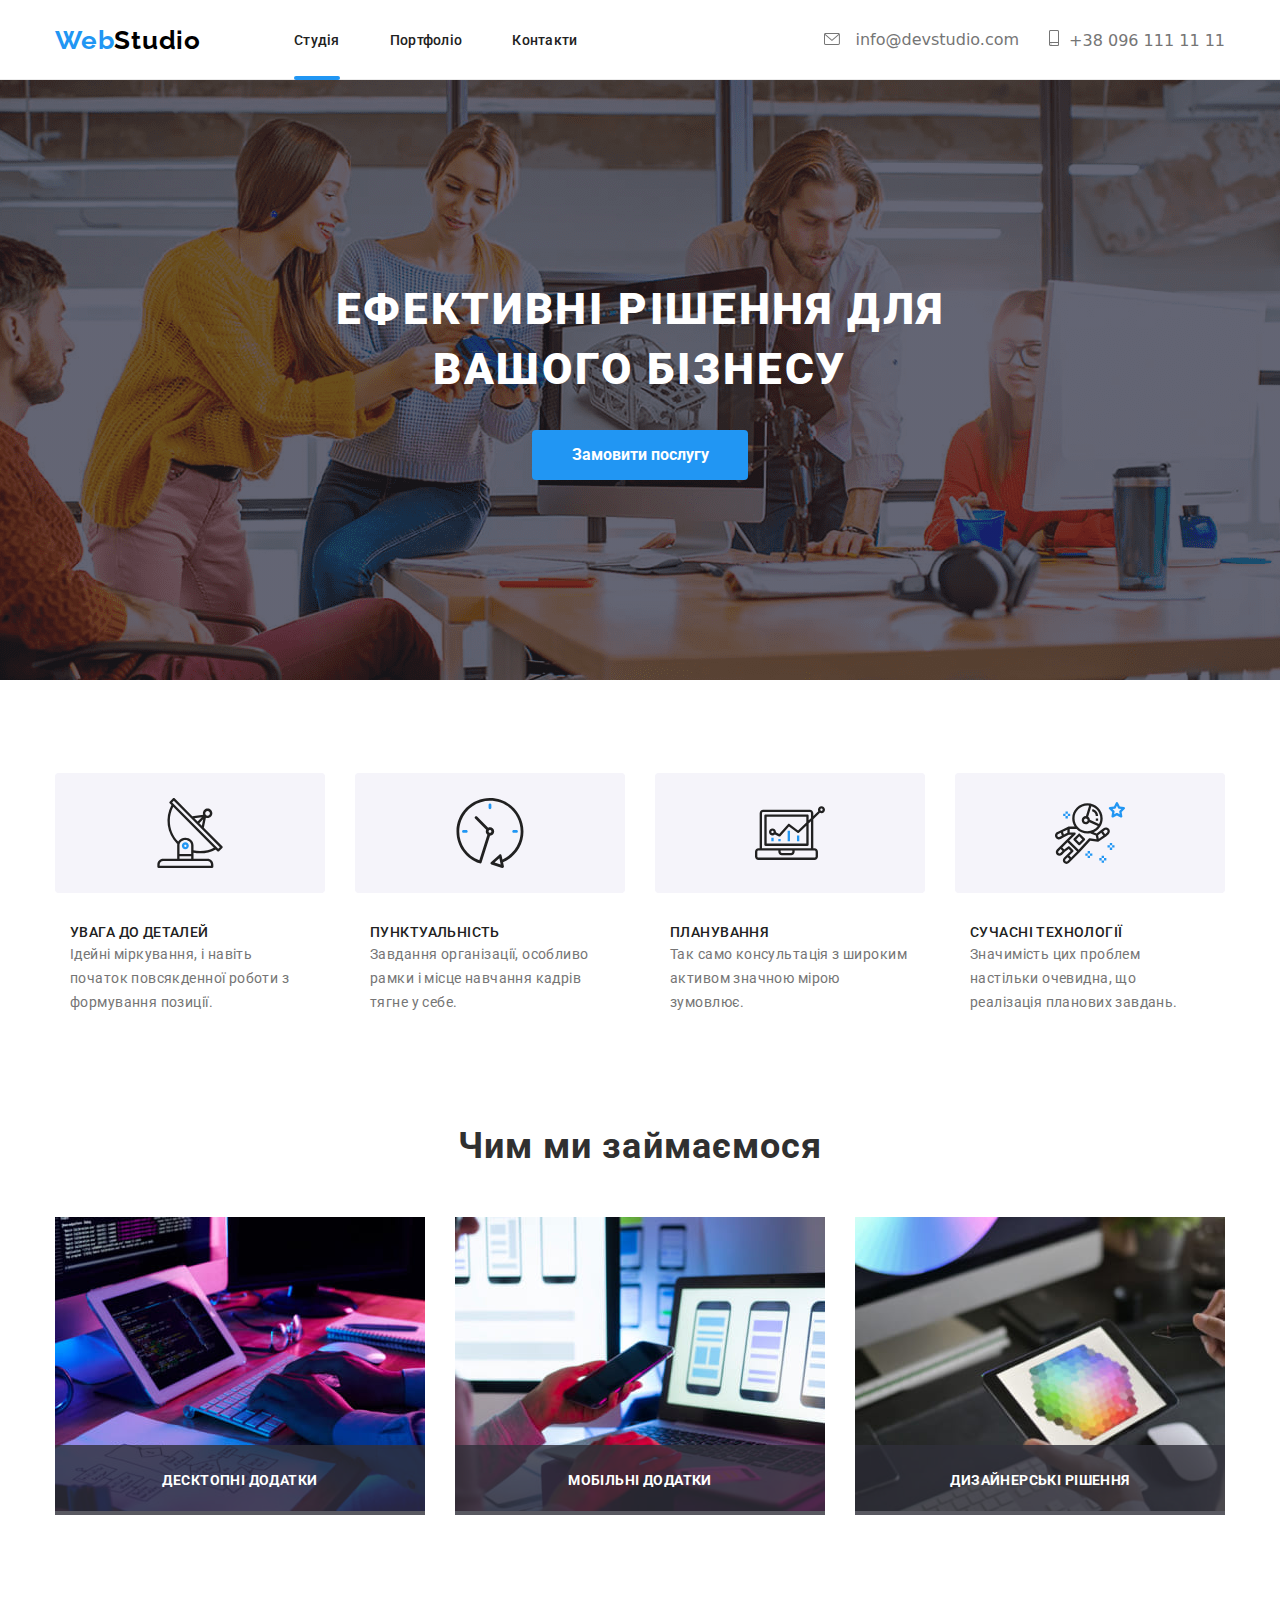
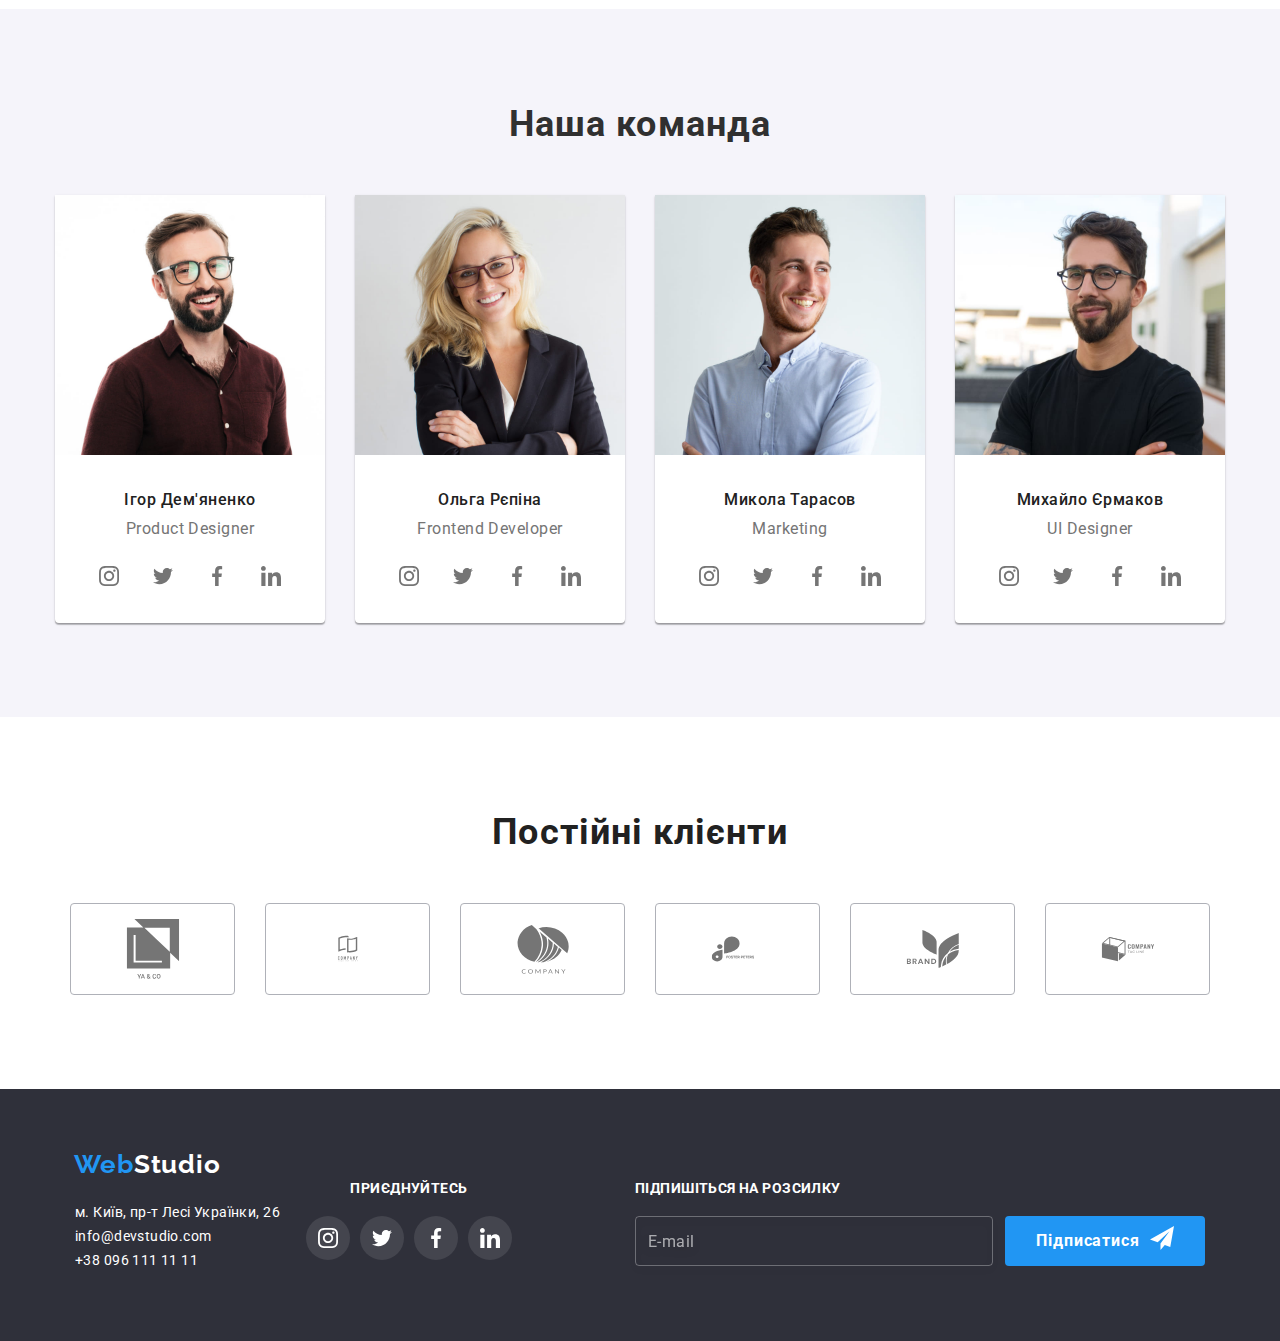
==== commit df27a7f0: "BEM" ====
--- a/index.html
+++ b/index.html
@@ -15,12 +15,12 @@
 <body>
     <header class="header">
     <div class="container flex-container">
-    <nav class="header-nav">
-        <a class="header-logo titel" href="index.html"><span class="accent">Web</span>Studio</a>
-        <ul class="header-list list flex-container">
-            <li class="header-item"><a class="link-current page active" href="index.html" class="header-link link">Студія</a></li>
-            <li class="header-item"><a class="link-current" href="portfolio.html" class="header-link link">Портфоліо</a></li>
-            <li class="header-item"><a class="link-current" href="" class="header-link link">Контакти</a></li>
+    <nav class="navigation">
+        <a class="navigation_logo titel" href="index.html"><span class="accent">Web</span>Studio</a>
+        <ul class="navigation_list list flex-container">
+            <li class="navigation_item"><a class="navigation_link-current page active" href="index.html" class="navigation_link link">Студія</a></li>
+            <li class="navigation_item"><a class="navigation_link-current" href="portfolio.html" class="navigation_link link">Портфоліо</a></li>
+            <li class="navigation_item"><a class="navigation_link-current" href="" class="navigation_link link">Контакти</a></li>
         </ul>
     </nav>
         <ul class="header-contacts">
--- a/css/main.min.css
+++ b/css/main.min.css
@@ -1 +1 @@
-:root{--primary-text-color: #303030;--secondary-text-color: #fff;--tetriary-text-color: #555;--primary-title-color: rgba (157 , 164 , 189 , 0,6);--description-text: #9da4bd;--accent-color: #2196F3;--header-border-color: #F5F5F5}.previous title{font-family:"Roboto",sans-serif;font-weight:500;font-size:11px;line-height:1,4;color:var(--primary-text-color)}.name{font-family:"Roboto",sans-serif;font-weight:700;font-size:42px;line-height:1,2;letter-spacing:.05em;color:var(--primary-text-color)}.html{-webkit-box-sizing:border-box;box-sizing:border-box}*,*::before,*::after{-webkit-box-sizing:border-box;box-sizing:border-box}.container{max-width:1200px;margin-left:auto;margin-right:auto;padding-left:15px;padding-right:15px}.section{padding-top:94px;padding-bottom:94px}h1,h2,h3,h4,h5,h6,p,ul{margin:0}.ul{padding:0;margin:0;list-style:none}.list{list-style:none;margin:0;padding:0}.img{display:block;width:100%}.btn{font-family:"Roboto",sans-serif;font-weight:600;font-size:12px;line-height:1,3;letter-spacing:.9em;background:#2196f3;cursor:pointer;color:var(--primary-text-color);width:1200px;padding:15px;margin-left:auto;margin-right:auto}.header{border-bottom:1px solid #ececec;height:80px}.header-nav{display:-webkit-box;display:-ms-flexbox;display:flex;-webkit-box-align:center;-ms-flex-align:center;align-items:center;-webkit-column-gap:93px;-moz-column-gap:93px;column-gap:93px}.header-list{margin:0;display:-webkit-box;display:-ms-flexbox;display:flex;-webkit-box-align:center;-ms-flex-align:center;align-items:center;-webkit-column-gap:50px;-moz-column-gap:50px;column-gap:50px;width:286px}.header-contacts{display:-webkit-box;display:-ms-flexbox;display:flex;-webkit-column-gap:30px;-moz-column-gap:30px;column-gap:30px;margin-left:auto;-webkit-box-align:center;-ms-flex-align:center;align-items:center;padding:0}.header-contact{font-family:"Roboto",sans-serif;font-style:normal;font-weight:500;font-size:14px;text-decoration:none;color:var(--secondary-text-color)}.header-item{font-family:"Roboto";font-style:normal;font-weight:500;font-size:14px;letter-spacing:.02em;text-decoration:none;color:#212121}.header-link{font-family:"Roboto",sans-serif;font-style:normal;font-weight:700;font-size:26px;line-height:31px;text-decoration:none;letter-spacing:.03em;color:var(--secondary-text-color)}.header-link-current{color:#212121;text-decoration:none}.header-link-current:hover,.header-link-current:focus{color:#2196f3;-webkit-transition:color 250ms cubic-bezier(0.4, 0, 0.2, 1);transition:color 250ms cubic-bezier(0.4, 0, 0.2, 1)}.flex-container{display:-webkit-box;display:-ms-flexbox;display:flex;-webkit-box-align:center;-ms-flex-align:center;align-items:center}.icon-smartphone{width:10px;height:16px;fill:#757575;margin-right:10px}.icon-smartphone-envelope{width:16px;height:12px;fill:#757575;margin-right:10px}.contakt-current{color:#757575;text-decoration:none;padding:32px 0}.contakt-current:hover:hover,.contakt-current:focus{color:#2196f3;-webkit-transition:color 250ms cubic-bezier(0.4, 0, 0.2, 1);transition:color 250ms cubic-bezier(0.4, 0, 0.2, 1)}.contakt-current:hover svg,.contakt-current:focus svg{fill:#2196f3;-webkit-transition:fill 250ms cubic-bezier(0.4, 0, 0.2, 1);transition:fill 250ms cubic-bezier(0.4, 0, 0.2, 1)}.link-current{display:block;padding:32px 0}.link-current.active{position:relative}.page::after{content:"";position:absolute;display:block;height:4px;width:100%;background-color:#2196f3;border-radius:2px;bottom:0}.link-current.action{position:relative}.klik::after{content:"";position:absolute;display:block;height:4px;width:100%;background-color:#2196f3;border-radius:2px;bottom:0}.header-logo{font-family:"Raleway",sans-serif;font-style:normal;font-weight:700;font-size:26px;line-height:31px;letter-spacing:.03em;color:#000;text-decoration:none;padding:24px 0}.accent{font-family:"Raleway",sans-serif;font-style:normal;font-weight:700;font-size:26px;line-height:31px;letter-spacing:.03em;color:#2196f3}.hero .container{text-align:center;padding:200px 0px;margin-left:auto;margin-right:auto}.hero{background-color:#2f303a;max-width:1600px;padding:0;height:600px;margin:auto;background-image:-webkit-gradient(linear, left top, left bottom, from(rgba(47, 48, 58, 0.4)), to(rgba(47, 48, 58, 0.4))),url(../imeges/fon.png);background-image:linear-gradient(rgba(47, 48, 58, 0.4), rgba(47, 48, 58, 0.4)),url(../imeges/fon.png);background-repeat:no-repeat;background-position:center;background-size:cover}.hero-title{font-family:"Roboto",sans-serif;font-style:normal;font-weight:900;font-size:44px;line-height:1.36;letter-spacing:.06em;color:#fff;max-width:696px;text-align:center;margin:auto;margin-bottom:30px}.hero-btn{font-family:"Roboto";font-style:normal;font-weight:700;font-size:16px;line-height:30px;letter-spacing:.06em;color:#fff;color:var(--primary-text-color);width:216px;height:50px;padding:10px 32px;display:-webkit-box;display:-ms-flexbox;display:flex;text-align:center;margin-top:30px;cursor:pointer}.link-current-hero{color:#fff;font-family:"Roboto";font-style:normal;font-weight:700;font-size:16px;line-height:30px;text-decoration:none;width:216px;height:50px;background-color:#2196f3;border:none;border-radius:4px}.link-current-hero:hover,.link-current-hero:focus{color:#fff;-webkit-transition:color 250ms cubic-bezier(0.4, 0, 0.2, 1);transition:color 250ms cubic-bezier(0.4, 0, 0.2, 1);-webkit-transition:background-color 250ms cubic-bezier(0.4, 0, 0.2, 1);transition:background-color 250ms cubic-bezier(0.4, 0, 0.2, 1)}.port-btn{color:var(--primary-text-color);padding-bottom:94px}.port-list{display:-webkit-box;display:-ms-flexbox;display:flex;-webkit-column-gap:8px;-moz-column-gap:8px;column-gap:8px;margin-left:400px;padding-top:94px}.link-current-port{color:#212121;font-family:"Roboto",sans-serif;font-style:normal;text-decoration:none;max-width:130px;min-width:75px;height:38px;border-radius:4px;border:none;cursor:pointer;padding:6px 22px}.link-current-port:hover,.link-current-port:focus{color:#fff;background-color:#2196f3;-webkit-transition:color 250ms cubic-bezier(0.4, 0, 0.2, 1);transition:color 250ms cubic-bezier(0.4, 0, 0.2, 1);-webkit-transition:background-color 250ms cubic-bezier(0.4, 0, 0.2, 1);transition:background-color 250ms cubic-bezier(0.4, 0, 0.2, 1)}.about-item .container{width:1170px;height:98px}.about{padding-top:93px;padding-left:0px}.about-list{display:-webkit-box;display:-ms-flexbox;display:flex;-webkit-column-gap:30px;-moz-column-gap:30px;column-gap:30px;padding-bottom:94px}.conteiner-wrapper .container{width:270px;min-height:70px;max-height:98px}.about-item{padding-bottom:10px}.icon-group{background-color:#f5f4fa;display:-webkit-box;display:-ms-flexbox;display:flex;-webkit-box-align:center;-ms-flex-align:center;align-items:center;-webkit-box-pack:center;-ms-flex-pack:center;justify-content:center;width:270px;height:120px;margin-bottom:30px;border-radius:4px}.about-title{padding-bottom:50px;text-align:center}.desc-wrapper .container{width:1170px;height:386px;padding-bottom:94px}.about-title,.comand-title{font-family:"Roboto",sans-serif;font-style:normal;font-weight:700;font-size:36px;line-height:42px;letter-spacing:.03em;color:var(--primary-text-color)}.about-description{font-family:"Roboto",sans-serif;font-style:normal;font-weight:400;font-size:14px;line-height:24px;letter-spacing:.03em;color:#757575}.about-item-title,.comand-item-title{font-family:"Roboto",sans-serif;font-style:normal;font-weight:500;font-size:14px;line-height:19px;letter-spacing:.03em;color:#212121}.about-item-item{position:relative}.text{font-family:"Roboto";font-style:normal;font-weight:700;font-size:14px;line-height:16px;text-align:center;letter-spacing:.03em;text-transform:uppercase;color:#fff;width:370px;height:70px;background:rgba(47,48,58,.8);display:-webkit-box;display:-ms-flexbox;display:flex;-webkit-box-align:center;-ms-flex-align:center;align-items:center;-webkit-box-pack:center;-ms-flex-pack:center;justify-content:center;position:absolute;bottom:0px}.comand{background-color:#f5f4fa;max-width:1600px;height:708px;padding:0;margin:auto}.comand-container{width:1170px;height:428px;padding-bottom:94px}.comand-title{padding-top:94px;padding-bottom:50px;text-align:center}.comand-list{display:-webkit-box;display:-ms-flexbox;display:flex;-webkit-column-gap:30px;-moz-column-gap:30px;column-gap:30px}.container-item{padding-top:30px;text-align:center}.comand-item{width:270px;height:428px;border-radius:0px 0px 4px 4px;-webkit-box-shadow:0px 1px 3px rgba(0,0,0,.12),0px 1px 1px rgba(0,0,0,.14),0px 2px 1px rgba(0,0,0,.2);box-shadow:0px 1px 3px rgba(0,0,0,.12),0px 1px 1px rgba(0,0,0,.14),0px 2px 1px rgba(0,0,0,.2);background-color:#fff}.comand-item-title{padding-bottom:10px;font-family:"Roboto";font-style:normal;font-weight:500;font-size:16px;line-height:19px;text-align:center;letter-spacing:.03em;color:#212121}.comand-item-text{font-family:"Roboto",sans-serif;font-style:normal;font-weight:400;font-size:16px;line-height:19px;letter-spacing:.03em;color:#757575;padding-bottom:16px}.comand-social{display:-webkit-box;display:-ms-flexbox;display:flex;-webkit-box-align:center;-ms-flex-align:center;align-items:center;-webkit-box-pack:center;-ms-flex-pack:center;justify-content:center;-webkit-column-gap:10px;-moz-column-gap:10px;column-gap:10px}.svg-social{width:20px}.social-item{display:-webkit-box;display:-ms-flexbox;display:flex;-webkit-box-align:center;-ms-flex-align:center;align-items:center;-webkit-box-pack:center;-ms-flex-pack:center;justify-content:center;-webkit-column-gap:10px;-moz-column-gap:10px;column-gap:10px;width:44px;height:44px}.social-link{width:44px;height:44px;border-radius:50%;background:#fff;-webkit-box-align:center;-ms-flex-align:center;align-items:center;-webkit-box-pack:center;-ms-flex-pack:center;justify-content:center;display:-webkit-box;display:-ms-flexbox;display:flex;fill:#757575}.social-link:hover,.social-link:focus{color:#fff;background-color:#2196f3;-webkit-transition:color 250ms cubic-bezier(0.4, 0, 0.2, 1);transition:color 250ms cubic-bezier(0.4, 0, 0.2, 1);-webkit-transition:background-color 250ms cubic-bezier(0.4, 0, 0.2, 1);transition:background-color 250ms cubic-bezier(0.4, 0, 0.2, 1)}.social-link:hover svg,.social-link:focus svg{fill:#fff;background-color:#2196f3;-webkit-transition:fill 250ms cubic-bezier(0.4, 0, 0.2, 1);transition:fill 250ms cubic-bezier(0.4, 0, 0.2, 1);-webkit-transition:background-color 250ms cubic-bezier(0.4, 0, 0.2, 1);transition:background-color 250ms cubic-bezier(0.4, 0, 0.2, 1)}.visually-hidden{font-family:"Roboto",sans-serif;font-style:normal;font-weight:700;font-size:18px;letter-spacing:.06em;color:#212121}.gallery-pre-title{font-family:"Roboto",sans-serif;font-style:normal;font-weight:400;font-size:16px;line-height:30px;letter-spacing:.03em;color:#757575}.gallery-item{width:370px}.imege{display:block}.gellery-thumb{position:relative;overflow:hidden}.gellery-overlay{content:"";position:absolute;display:-webkit-box;display:-ms-flexbox;display:flex;text-align:center;width:100%;height:100%;top:0;left:0;background:rgba(33,150,243,.9);padding:63px 24px;-webkit-transform:translateY(100%);transform:translateY(100%);-webkit-transition:-webkit-transform 250ms cubic-bezier(0.4, 0, 0.2, 1);transition:-webkit-transform 250ms cubic-bezier(0.4, 0, 0.2, 1);transition:transform 250ms cubic-bezier(0.4, 0, 0.2, 1);transition:transform 250ms cubic-bezier(0.4, 0, 0.2, 1), -webkit-transform 250ms cubic-bezier(0.4, 0, 0.2, 1)}.gallery-link:focus .gellery-overlay,.gallery-link:hover .gellery-overlay{-webkit-transform:translateY(0);transform:translateY(0)}.gellery-overley-text{font-family:"Roboto";font-style:normal;font-weight:400;font-size:18px;line-height:1.56;letter-spacing:.03em;color:#fff}.gallery-link{text-decoration:none;display:block}.gallery-link:focus,.gallery-link:hover{-webkit-box-shadow:0px 1px 3px rgba(0,0,0,.12),0px 1px 1px rgba(0,0,0,.14),0px 2px 1px rgba(0,0,0,.2);box-shadow:0px 1px 3px rgba(0,0,0,.12),0px 1px 1px rgba(0,0,0,.14),0px 2px 1px rgba(0,0,0,.2);-webkit-transition:-webkit-box-shadow 250ms cubic-bezier(0.4, 0, 0.2, 1);transition:-webkit-box-shadow 250ms cubic-bezier(0.4, 0, 0.2, 1);transition:box-shadow 250ms cubic-bezier(0.4, 0, 0.2, 1);transition:box-shadow 250ms cubic-bezier(0.4, 0, 0.2, 1), -webkit-box-shadow 250ms cubic-bezier(0.4, 0, 0.2, 1)}.galary-wrapper{padding:20px 24px;border-top:none;border-radius:0px 0px 4px 4px}.gallery-list{padding-top:32px;padding-bottom:94px;display:-webkit-box;display:-ms-flexbox;display:flex;-ms-flex-wrap:wrap;flex-wrap:wrap;gap:30px}.visually-hidden{padding-top:20px;padding-bottom:4px}.client-container{width:1170px;height:184px}.client-titel{font-family:"Roboto";font-style:normal;font-weight:700;font-size:36px;line-height:42px;text-align:center;letter-spacing:.03em;color:#212121;padding-bottom:50px}.client{padding-bottom:94px;padding-top:94px}.client-list{display:-webkit-box;display:-ms-flexbox;display:flex;gap:30px;padding-bottom:94px;fill:#757575}.client-item{width:170px;height:92px;border-radius:4px;border:1px solid #afb1b8;display:-webkit-box;display:-ms-flexbox;display:flex;-webkit-box-align:center;-ms-flex-align:center;align-items:center;-webkit-box-pack:center;-ms-flex-pack:center;justify-content:center}.icon-client:hover,.icon-client:focus{border:1px solid #2196f3;-webkit-transition:border 250ms cubic-bezier(0.4, 0, 0.2, 1);transition:border 250ms cubic-bezier(0.4, 0, 0.2, 1)}.icon-client:hover svg,.icon-client:focus svg{fill:#2196f3;-webkit-transition:fill 250ms cubic-bezier(0.4, 0, 0.2, 1);transition:fill 250ms cubic-bezier(0.4, 0, 0.2, 1)}.svg-client{width:106px;height:60px;fill:#757575}.icon-client{display:-webkit-box;display:-ms-flexbox;display:flex;-webkit-box-align:center;-ms-flex-align:center;align-items:center;-webkit-box-pack:center;-ms-flex-pack:center;justify-content:center;width:100%;height:100%}.footer{background-color:#2f303a;margin:auto;padding:60px;max-width:1600px}.logo-container{width:145px;height:31px;display:-webkit-box;display:-ms-flexbox;display:flex;-webkit-box-align:center;-ms-flex-align:center;align-items:center;-webkit-box-pack:center;-ms-flex-pack:center;justify-content:center}.footer-list{margin-top:20px}.footer-contactcs{width:231px;height:81px}.footer-logo{font-family:"Raleway";font-style:normal;font-weight:700;font-size:26px;line-height:31px;letter-spacing:.03em;color:#fff;text-decoration:none}.footer-adress{font-family:"Roboto";font-style:normal;font-weight:400;font-size:14px;line-height:24px;letter-spacing:.03em;color:#fff}.footer-item{font-family:"Roboto",sans-serif;font-style:normal;font-weight:400;font-size:14px;line-height:24px;letter-spacing:.03em;color:#fff}.current-footer{color:#fff;text-decoration:none;padding-top:9px}.current-footer:hover,.current-footer:focus{color:#2196f3;-webkit-transition:color 250ms cubic-bezier(0.4, 0, 0.2, 1);transition:color 250ms cubic-bezier(0.4, 0, 0.2, 1)}.footer-wrapper{display:-webkit-box;display:-ms-flexbox;display:flex}.social-footer{width:206px;height:80px;margin-left:70px}.footer-social{font-family:"Roboto";font-style:normal;font-weight:700;font-size:14px;line-height:16px;letter-spacing:.03em;text-transform:uppercase;color:#fff;margin-bottom:20px}.footer-social{display:-webkit-box;display:-ms-flexbox;display:flex;-webkit-box-align:center;-ms-flex-align:center;align-items:center;-webkit-box-pack:center;-ms-flex-pack:center;justify-content:center;-webkit-column-gap:10px;-moz-column-gap:10px;column-gap:10px}.svg-social{width:20px}.social-item{display:-webkit-box;display:-ms-flexbox;display:flex;-webkit-box-align:center;-ms-flex-align:center;align-items:center;-webkit-box-pack:center;-ms-flex-pack:center;justify-content:center;-webkit-column-gap:10px;-moz-column-gap:10px;column-gap:10px;width:44px;height:44px}.footer-social-link{width:44px;height:44px;border-radius:50%;background:rgba(255,255,255,.1);-webkit-box-align:center;-ms-flex-align:center;align-items:center;-webkit-box-pack:center;-ms-flex-pack:center;justify-content:center;display:-webkit-box;display:-ms-flexbox;display:flex;fill:#fff}.footer-social-link:hover,.footer-social-link:focus{background-color:#2196f3;-webkit-transition:background-color 250ms cubic-bezier(0.4, 0, 0.2, 1);transition:background-color 250ms cubic-bezier(0.4, 0, 0.2, 1)}.booking{width:570px;height:86px;margin-left:93px}.booking-text{font-family:"Roboto";font-style:normal;font-weight:700;font-size:14px;line-height:16px;letter-spacing:.03em;text-transform:uppercase;color:#fff;margin-bottom:20px}.footer-form{display:-webkit-box;display:-ms-flexbox;display:flex;-webkit-column-gap:12px;-moz-column-gap:12px;column-gap:12px}.footer-form input{border:none;background:none;height:40px;border-radius:4px;padding-left:12px;cursor:pointer;outline:none;border:1px solid rgba(255,255,255,.3);-webkit-filter:drop-shadow(0px 4px 4px rgba(0, 0, 0, 0.15));filter:drop-shadow(0px 4px 4px rgba(0, 0, 0, 0.15));border-radius:4px;width:358px;height:50px}.footer-btn{font-family:"Roboto";font-style:normal;font-weight:700;font-size:16px;line-height:30px;background-color:#2196f3;letter-spacing:.06em;color:#fff;border-radius:4px;width:200px;height:50px;border:none;padding:10px 28px;text-align:center;display:-webkit-box;display:-ms-flexbox;display:flex;-webkit-box-pack:center;-ms-flex-pack:center;justify-content:center}.svg-booking{width:24px;height:24px;margin-left:10px}.text-mail input{font-family:"Roboto";font-style:normal;font-weight:400;font-size:16px;line-height:20px;color:rgba(255,255,255,.6)}.text-mail input :focus{font-family:"Roboto";font-style:normal;font-weight:400;font-size:16px;line-height:20px;display:-webkit-box;display:-ms-flexbox;display:flex;-webkit-box-align:center;-ms-flex-align:center;align-items:center;letter-spacing:.03em;color:rgba(255,255,255,.6);-webkit-transition:color 250ms cubic-bezier(0.4, 0, 0.2, 1);transition:color 250ms cubic-bezier(0.4, 0, 0.2, 1)}.text-mail ::-webkit-input-placeholder{font-family:"Roboto";font-style:normal;font-weight:400;font-size:16px;letter-spacing:.03em;color:rgba(255,255,255,.6)}.text-mail ::-moz-placeholder{font-family:"Roboto";font-style:normal;font-weight:400;font-size:16px;letter-spacing:.03em;color:rgba(255,255,255,.6)}.text-mail :-ms-input-placeholder{font-family:"Roboto";font-style:normal;font-weight:400;font-size:16px;letter-spacing:.03em;color:rgba(255,255,255,.6)}.text-mail ::-ms-input-placeholder{font-family:"Roboto";font-style:normal;font-weight:400;font-size:16px;letter-spacing:.03em;color:rgba(255,255,255,.6)}.text-mail ::placeholder{font-family:"Roboto";font-style:normal;font-weight:400;font-size:16px;letter-spacing:.03em;color:rgba(255,255,255,.6)}.backdrop{position:fixed;width:100%;height:100%;background:rgba(0,0,0,.5);top:0;left:0;-webkit-transition:opacity 250ms cubic-bezier(0.4, 0, 0.2, 1),visibility 250ms cubic-bezier(0.4, 0, 0.2, 1);transition:opacity 250ms cubic-bezier(0.4, 0, 0.2, 1),visibility 250ms cubic-bezier(0.4, 0, 0.2, 1)}.is-hidden{opacity:0;visibility:hidden;pointer-events:none}.modal{padding:40px;width:528px;height:581px;position:absolute;top:50%;left:50%;background:#fff;-webkit-transform:translate(-50%, -50%);transform:translate(-50%, -50%);-webkit-transition:-webkit-transform 250ms cubic-bezier(0.4, 0, 0.2, 1);transition:-webkit-transform 250ms cubic-bezier(0.4, 0, 0.2, 1);transition:transform 250ms cubic-bezier(0.4, 0, 0.2, 1);transition:transform 250ms cubic-bezier(0.4, 0, 0.2, 1), -webkit-transform 250ms cubic-bezier(0.4, 0, 0.2, 1)}.close-button{position:absolute;right:10px;top:10px;background:#fff;border:1px solid rgba(0,0,0,.1);width:30px;height:30px;border-radius:50%;fill:#000;cursor:pointer;-webkit-box-align:center;-ms-flex-align:center;align-items:center;display:-webkit-box;display:-ms-flexbox;display:flex}.close-button :hover,.close-button :focus{fill:#2196f3;-webkit-transition:fill 250ms cubic-bezier(0.4, 0, 0.2, 1);transition:fill 250ms cubic-bezier(0.4, 0, 0.2, 1)}.modal-titel{font-family:"Roboto";font-style:normal;text-align:center;font-weight:700;font-size:20px;line-height:23px;letter-spacing:.03em;color:#212121;margin-bottom:12px}.form-element{display:-webkit-box;display:-ms-flexbox;display:flex;-webkit-box-orient:vertical;-webkit-box-direction:normal;-ms-flex-direction:column;flex-direction:column;margin-top:12px}.form-element label{margin-top:10px;margin-bottom:4px}.label{font-weight:400;font-size:20px;line-height:14px;letter-spacing:.01em;color:#757575}.form-element input{border:none;height:40px;font-size:20px;border-radius:4px;border:1px solid rgba(33,33,33,.2);padding-left:42px;cursor:pointer;outline:none;width:100%}.input-wrapper{position:relative}.form-element svg{position:absolute;top:50%;left:12px;-webkit-transform:translateY(-50%);transform:translateY(-50%)}.svg-form{width:18px;height:18px;fill:#212121}.form-element :focus-within input{border:1px solid #2196f3;-webkit-transition:border 250ms cubic-bezier(0.4, 0, 0.2, 1);transition:border 250ms cubic-bezier(0.4, 0, 0.2, 1)}.form-element :focus-within input+svg{fill:#2196f3;-webkit-transition:fill 250ms cubic-bezier(0.4, 0, 0.2, 1);transition:fill 250ms cubic-bezier(0.4, 0, 0.2, 1)}.coment{width:448px;height:120px;outline:none;resize:none;border:none;border:1px solid rgba(33,33,33,.2);border-radius:4px;padding:12px 16px;cursor:pointer}.coment ::-webkit-input-placeholder{font-family:"Roboto";font-style:normal;font-weight:400;font-size:12px;line-height:14px;letter-spacing:.01em;color:rgba(117,117,117,.5)}.coment ::-moz-placeholder{font-family:"Roboto";font-style:normal;font-weight:400;font-size:12px;line-height:14px;letter-spacing:.01em;color:rgba(117,117,117,.5)}.coment :-ms-input-placeholder{font-family:"Roboto";font-style:normal;font-weight:400;font-size:12px;line-height:14px;letter-spacing:.01em;color:rgba(117,117,117,.5)}.coment ::-ms-input-placeholder{font-family:"Roboto";font-style:normal;font-weight:400;font-size:12px;line-height:14px;letter-spacing:.01em;color:rgba(117,117,117,.5)}.coment ::placeholder{font-family:"Roboto";font-style:normal;font-weight:400;font-size:12px;line-height:14px;letter-spacing:.01em;color:rgba(117,117,117,.5)}.text-form{font-family:"Roboto";font-style:normal;font-weight:400;font-size:12px;line-height:14px;letter-spacing:.01em;color:#757575}.topic-text{font-family:"Roboto";font-style:normal;font-weight:400;font-size:14px;line-height:24px;letter-spacing:.03em;color:#757575}.accent-modal{font-family:"Roboto";font-style:normal;font-weight:400;font-size:14px;line-height:24px;letter-spacing:.03em;-webkit-text-decoration-line:underline;text-decoration-line:underline;color:#2196f3}.checkbox{width:16px;height:15px;border:2px solid #212121;border-radius:3px;display:-webkit-box;display:-ms-flexbox;display:flex;-webkit-box-align:center;-ms-flex-align:center;align-items:center;margin-right:7px;-webkit-transition:border 250ms cubic-bezier(0.4, 0, 0.2, 1);transition:border 250ms cubic-bezier(0.4, 0, 0.2, 1)}.topic{display:-webkit-box;display:-ms-flexbox;display:flex;margin-top:20px;-webkit-box-align:center;-ms-flex-align:center;align-items:center;-webkit-box-pack:center;-ms-flex-pack:center;justify-content:center}.topic input:checked+.checkbox{background-color:#2196f3;border:2px solid #2196f3;-webkit-transition:border 250ms cubic-bezier(0.4, 0, 0.2, 1);transition:border 250ms cubic-bezier(0.4, 0, 0.2, 1)}.accept{position:absolute;white-space:nowrap;width:1px;height:1px;overflow:hidden;border:0;padding:0;clip:rect(0 0 0 0);-webkit-clip-path:inset(50%);clip-path:inset(50%);margin:-1px}.modal-btn{width:200px;height:50px;border:none;border-radius:4px;background-color:#2196f3;color:#fff;padding:10px 52px;-webkit-box-shadow:0px 4px 4px rgba(0,0,0,.15);box-shadow:0px 4px 4px rgba(0,0,0,.15);cursor:pointer;margin-top:30px;margin-left:116px;font-family:"Roboto";font-style:normal;font-weight:700;font-size:16px;line-height:30px;display:-webkit-box;display:-ms-flexbox;display:flex;-webkit-box-align:center;-ms-flex-align:center;align-items:center;text-align:center;letter-spacing:.06em}/*# sourceMappingURL=main.min.css.map */+:root{--primary-text-color: #303030;--secondary-text-color: #fff;--tetriary-text-color: #555;--primary-title-color: rgba (157 , 164 , 189 , 0,6);--description-text: #9da4bd;--accent-color: #2196F3;--header-border-color: #F5F5F5}.previous title{font-family:"Roboto",sans-serif;font-weight:500;font-size:11px;line-height:1,4;color:var(--primary-text-color)}.name{font-family:"Roboto",sans-serif;font-weight:700;font-size:42px;line-height:1,2;letter-spacing:.05em;color:var(--primary-text-color)}.html{-webkit-box-sizing:border-box;box-sizing:border-box}*,*::before,*::after{-webkit-box-sizing:border-box;box-sizing:border-box}.container{max-width:1200px;margin-left:auto;margin-right:auto;padding-left:15px;padding-right:15px}.section{padding-top:94px;padding-bottom:94px}h1,h2,h3,h4,h5,h6,p,ul{margin:0}.ul{padding:0;margin:0;list-style:none}.list{list-style:none;margin:0;padding:0}.img{display:block;width:100%}.btn{font-family:"Roboto",sans-serif;font-weight:600;font-size:12px;line-height:1,3;letter-spacing:.9em;background:#2196f3;cursor:pointer;color:var(--primary-text-color);width:1200px;padding:15px;margin-left:auto;margin-right:auto}.header{border-bottom:1px solid #ececec;height:80px}.header-contacts{display:-webkit-box;display:-ms-flexbox;display:flex;-webkit-column-gap:30px;-moz-column-gap:30px;column-gap:30px;margin-left:auto;-webkit-box-align:center;-ms-flex-align:center;align-items:center;padding:0}.header-contact{font-family:"Roboto",sans-serif;font-style:normal;font-weight:500;font-size:14px;text-decoration:none;color:var(--secondary-text-color)}.navigation{display:-webkit-box;display:-ms-flexbox;display:flex;-webkit-box-align:center;-ms-flex-align:center;align-items:center;-webkit-column-gap:93px;-moz-column-gap:93px;column-gap:93px}.navigation_list{margin:0;display:-webkit-box;display:-ms-flexbox;display:flex;-webkit-box-align:center;-ms-flex-align:center;align-items:center;-webkit-column-gap:50px;-moz-column-gap:50px;column-gap:50px;width:286px}.navigation_item{font-family:"Roboto";font-style:normal;font-weight:500;font-size:14px;letter-spacing:.02em;text-decoration:none;color:#212121}.navigation_link{font-family:"Roboto",sans-serif;font-style:normal;font-weight:700;font-size:26px;line-height:31px;text-decoration:none;letter-spacing:.03em;color:var(--secondary-text-color)}.navigation_link-current{color:#212121;text-decoration:none}.navigation_link-current:hover,.navigation_link-current:focus{color:#2196f3;-webkit-transition:color 250ms cubic-bezier(0.4, 0, 0.2, 1);transition:color 250ms cubic-bezier(0.4, 0, 0.2, 1)}.navigation_link-current{display:block;padding:32px 0}.navigation_link-current.active{position:relative}.navigation_link-current.action{position:relative}.flex-container{display:-webkit-box;display:-ms-flexbox;display:flex;-webkit-box-align:center;-ms-flex-align:center;align-items:center}.icon-smartphone{width:10px;height:16px;fill:#757575;margin-right:10px}.icon-envelope{width:16px;height:12px;fill:#757575;margin-right:10px}.contakt-current{color:#757575;text-decoration:none;padding:32px 0}.contakt-current:hover:hover,.contakt-current:focus{color:#2196f3;-webkit-transition:color 250ms cubic-bezier(0.4, 0, 0.2, 1);transition:color 250ms cubic-bezier(0.4, 0, 0.2, 1)}.contakt-current:hover svg,.contakt-current:focus svg{fill:#2196f3;-webkit-transition:fill 250ms cubic-bezier(0.4, 0, 0.2, 1);transition:fill 250ms cubic-bezier(0.4, 0, 0.2, 1)}.page::after{content:"";position:absolute;display:block;height:4px;width:100%;background-color:#2196f3;border-radius:2px;bottom:0}.klik::after{content:"";position:absolute;display:block;height:4px;width:100%;background-color:#2196f3;border-radius:2px;bottom:0}.navigation_logo{font-family:"Raleway",sans-serif;font-style:normal;font-weight:700;font-size:26px;line-height:31px;letter-spacing:.03em;color:#000;text-decoration:none;padding:24px 0}.accent{font-family:"Raleway",sans-serif;font-style:normal;font-weight:700;font-size:26px;line-height:31px;letter-spacing:.03em;color:#2196f3}.hero .container{text-align:center;padding:200px 0px;margin-left:auto;margin-right:auto}.hero{background-color:#2f303a;max-width:1600px;padding:0;height:600px;margin:auto;background-image:-webkit-gradient(linear, left top, left bottom, from(rgba(47, 48, 58, 0.4)), to(rgba(47, 48, 58, 0.4))),url(../imeges/fon.png);background-image:linear-gradient(rgba(47, 48, 58, 0.4), rgba(47, 48, 58, 0.4)),url(../imeges/fon.png);background-repeat:no-repeat;background-position:center;background-size:cover}.hero-title{font-family:"Roboto",sans-serif;font-style:normal;font-weight:900;font-size:44px;line-height:1.36;letter-spacing:.06em;color:#fff;max-width:696px;text-align:center;margin:auto;margin-bottom:30px}.hero-btn{font-family:"Roboto";font-style:normal;font-weight:700;font-size:16px;line-height:30px;letter-spacing:.06em;color:#fff;color:var(--primary-text-color);width:216px;height:50px;padding:10px 32px;display:-webkit-box;display:-ms-flexbox;display:flex;text-align:center;margin-top:30px;cursor:pointer}.link-current-hero{color:#fff;font-family:"Roboto";font-style:normal;font-weight:700;font-size:16px;line-height:30px;text-decoration:none;width:216px;height:50px;background-color:#2196f3;border:none;border-radius:4px}.link-current-hero:hover,.link-current-hero:focus{color:#fff;-webkit-transition:color 250ms cubic-bezier(0.4, 0, 0.2, 1);transition:color 250ms cubic-bezier(0.4, 0, 0.2, 1);-webkit-transition:background-color 250ms cubic-bezier(0.4, 0, 0.2, 1);transition:background-color 250ms cubic-bezier(0.4, 0, 0.2, 1)}.port-list{display:-webkit-box;display:-ms-flexbox;display:flex;-webkit-column-gap:8px;-moz-column-gap:8px;column-gap:8px;margin-left:400px;padding-top:94px}.port-list-btn{color:var(--primary-text-color);padding-bottom:94px}.link-current-port{color:#212121;font-family:"Roboto",sans-serif;font-style:normal;text-decoration:none;max-width:130px;min-width:75px;height:38px;border-radius:4px;border:none;cursor:pointer;padding:6px 22px}.link-current-port:hover,.link-current-port:focus{color:#fff;background-color:#2196f3;-webkit-transition:color 250ms cubic-bezier(0.4, 0, 0.2, 1);transition:color 250ms cubic-bezier(0.4, 0, 0.2, 1);-webkit-transition:background-color 250ms cubic-bezier(0.4, 0, 0.2, 1);transition:background-color 250ms cubic-bezier(0.4, 0, 0.2, 1)}.about{padding-top:93px;padding-left:0px;margin-left:auto;margin-right:auto;max-width:1600px}.about-item{padding-bottom:10px}.about-item .container{width:1170px;height:98px}.about-list{display:-webkit-box;display:-ms-flexbox;display:flex;-webkit-column-gap:30px;-moz-column-gap:30px;column-gap:30px;padding-bottom:94px}.about-title{padding-bottom:50px;text-align:center}.about-title{font-family:"Roboto",sans-serif;font-style:normal;font-weight:700;font-size:36px;line-height:42px;letter-spacing:.03em;color:var(--primary-text-color)}.about-description{font-family:"Roboto",sans-serif;font-style:normal;font-weight:400;font-size:14px;line-height:24px;letter-spacing:.03em;color:#757575}.about-item-title{font-family:"Roboto",sans-serif;font-style:normal;font-weight:500;font-size:14px;line-height:19px;letter-spacing:.03em;color:#212121}.about-item-item{position:relative}.conteiner-wrapper .container{width:270px;min-height:70px;max-height:98px}.icon-group{background-color:#f5f4fa;display:-webkit-box;display:-ms-flexbox;display:flex;-webkit-box-align:center;-ms-flex-align:center;align-items:center;-webkit-box-pack:center;-ms-flex-pack:center;justify-content:center;width:270px;height:120px;margin-bottom:30px;border-radius:4px}.desc-wrapper .container{width:1170px;height:386px;padding-bottom:94px}.text{font-family:"Roboto";font-style:normal;font-weight:700;font-size:14px;line-height:16px;text-align:center;letter-spacing:.03em;text-transform:uppercase;color:#fff;width:370px;height:70px;background:rgba(47,48,58,.8);display:-webkit-box;display:-ms-flexbox;display:flex;-webkit-box-align:center;-ms-flex-align:center;align-items:center;-webkit-box-pack:center;-ms-flex-pack:center;justify-content:center;position:absolute;bottom:0px}.comand{background-color:#f5f4fa;max-width:1600px;height:708px;padding:0;margin:auto}.comand-container{width:1170px;height:428px;padding-bottom:94px}.comand-title{padding-top:94px;padding-bottom:50px;text-align:center}.comand-title{font-family:"Roboto",sans-serif;font-style:normal;font-weight:700;font-size:36px;line-height:42px;letter-spacing:.03em;color:var(--primary-text-color)}.comand-list{display:-webkit-box;display:-ms-flexbox;display:flex;-webkit-column-gap:30px;-moz-column-gap:30px;column-gap:30px}.comand-item{width:270px;height:428px;border-radius:0px 0px 4px 4px;-webkit-box-shadow:0px 1px 3px rgba(0,0,0,.12),0px 1px 1px rgba(0,0,0,.14),0px 2px 1px rgba(0,0,0,.2);box-shadow:0px 1px 3px rgba(0,0,0,.12),0px 1px 1px rgba(0,0,0,.14),0px 2px 1px rgba(0,0,0,.2);background-color:#fff}.comand-item-title{padding-bottom:10px;font-family:"Roboto";font-style:normal;font-weight:500;font-size:16px;line-height:19px;text-align:center;letter-spacing:.03em;color:#212121}.comand-item-text{font-family:"Roboto",sans-serif;font-style:normal;font-weight:400;font-size:16px;line-height:19px;letter-spacing:.03em;color:#757575;padding-bottom:16px}.comand-social{display:-webkit-box;display:-ms-flexbox;display:flex;-webkit-box-align:center;-ms-flex-align:center;align-items:center;-webkit-box-pack:center;-ms-flex-pack:center;justify-content:center;-webkit-column-gap:10px;-moz-column-gap:10px;column-gap:10px}.comand-social-item{display:-webkit-box;display:-ms-flexbox;display:flex;-webkit-box-align:center;-ms-flex-align:center;align-items:center;-webkit-box-pack:center;-ms-flex-pack:center;justify-content:center;-webkit-column-gap:10px;-moz-column-gap:10px;column-gap:10px;width:44px;height:44px}.container-item{padding-top:30px;text-align:center}.svg-social{width:20px}.social-link{width:44px;height:44px;border-radius:50%;background:#fff;-webkit-box-align:center;-ms-flex-align:center;align-items:center;-webkit-box-pack:center;-ms-flex-pack:center;justify-content:center;display:-webkit-box;display:-ms-flexbox;display:flex;fill:#757575}.social-link:hover,.social-link:focus{color:#fff;background-color:#2196f3;-webkit-transition:color 250ms cubic-bezier(0.4, 0, 0.2, 1);transition:color 250ms cubic-bezier(0.4, 0, 0.2, 1);-webkit-transition:background-color 250ms cubic-bezier(0.4, 0, 0.2, 1);transition:background-color 250ms cubic-bezier(0.4, 0, 0.2, 1)}.social-link:hover svg,.social-link:focus svg{fill:#fff;background-color:#2196f3;-webkit-transition:fill 250ms cubic-bezier(0.4, 0, 0.2, 1);transition:fill 250ms cubic-bezier(0.4, 0, 0.2, 1);-webkit-transition:background-color 250ms cubic-bezier(0.4, 0, 0.2, 1);transition:background-color 250ms cubic-bezier(0.4, 0, 0.2, 1)}.visually-hidden{font-family:"Roboto",sans-serif;font-style:normal;font-weight:700;font-size:18px;letter-spacing:.06em;color:#212121}.gallery-pre-title{font-family:"Roboto",sans-serif;font-style:normal;font-weight:400;font-size:16px;line-height:30px;letter-spacing:.03em;color:#757575}.gallery-item{width:370px}.imege{display:block}.gellery-thumb{position:relative;overflow:hidden}.gellery-overlay{content:"";position:absolute;display:-webkit-box;display:-ms-flexbox;display:flex;text-align:center;width:100%;height:100%;top:0;left:0;background:rgba(33,150,243,.9);padding:63px 24px;-webkit-transform:translateY(100%);transform:translateY(100%);-webkit-transition:-webkit-transform 250ms cubic-bezier(0.4, 0, 0.2, 1);transition:-webkit-transform 250ms cubic-bezier(0.4, 0, 0.2, 1);transition:transform 250ms cubic-bezier(0.4, 0, 0.2, 1);transition:transform 250ms cubic-bezier(0.4, 0, 0.2, 1), -webkit-transform 250ms cubic-bezier(0.4, 0, 0.2, 1)}.gellery-overley-text{font-family:"Roboto";font-style:normal;font-weight:400;font-size:18px;line-height:1.56;letter-spacing:.03em;color:#fff}.gallery-link{text-decoration:none;display:block}.gallery-link:focus,.gallery-link:hover{-webkit-box-shadow:0px 1px 3px rgba(0,0,0,.12),0px 1px 1px rgba(0,0,0,.14),0px 2px 1px rgba(0,0,0,.2);box-shadow:0px 1px 3px rgba(0,0,0,.12),0px 1px 1px rgba(0,0,0,.14),0px 2px 1px rgba(0,0,0,.2);-webkit-transition:-webkit-box-shadow 250ms cubic-bezier(0.4, 0, 0.2, 1);transition:-webkit-box-shadow 250ms cubic-bezier(0.4, 0, 0.2, 1);transition:box-shadow 250ms cubic-bezier(0.4, 0, 0.2, 1);transition:box-shadow 250ms cubic-bezier(0.4, 0, 0.2, 1), -webkit-box-shadow 250ms cubic-bezier(0.4, 0, 0.2, 1)}.gallery-link:focus .gellery-overlay,.gallery-link:hover .gellery-overlay{-webkit-transform:translateY(0);transform:translateY(0)}.galary-wrapper{padding:20px 24px;border-top:none;border-radius:0px 0px 4px 4px}.gallery-list{padding-top:32px;padding-bottom:94px;display:-webkit-box;display:-ms-flexbox;display:flex;-ms-flex-wrap:wrap;flex-wrap:wrap;gap:30px}.visually-hidden{padding-top:20px;padding-bottom:4px}.client{padding-bottom:94px;padding-top:94px;max-width:1600px;margin-left:auto;margin-right:auto}.client-container{width:1170px;height:184px}.client-titel{font-family:"Roboto";font-style:normal;font-weight:700;font-size:36px;line-height:42px;text-align:center;letter-spacing:.03em;color:#212121;padding-bottom:50px}.client-list{display:-webkit-box;display:-ms-flexbox;display:flex;gap:30px;padding-bottom:94px;fill:#757575}.client-item{width:170px;height:92px;border-radius:4px;border:1px solid #afb1b8;display:-webkit-box;display:-ms-flexbox;display:flex;-webkit-box-align:center;-ms-flex-align:center;align-items:center;-webkit-box-pack:center;-ms-flex-pack:center;justify-content:center}.icon-client{display:-webkit-box;display:-ms-flexbox;display:flex;-webkit-box-align:center;-ms-flex-align:center;align-items:center;-webkit-box-pack:center;-ms-flex-pack:center;justify-content:center;width:100%;height:100%}.icon-client:hover,.icon-client:focus{border:1px solid #2196f3;-webkit-transition:border 250ms cubic-bezier(0.4, 0, 0.2, 1);transition:border 250ms cubic-bezier(0.4, 0, 0.2, 1)}.icon-client:hover svg,.icon-client:focus svg{fill:#2196f3;-webkit-transition:fill 250ms cubic-bezier(0.4, 0, 0.2, 1);transition:fill 250ms cubic-bezier(0.4, 0, 0.2, 1)}.svg-client{width:106px;height:60px;fill:#757575}.footer{background-color:#2f303a;margin:auto;padding:60px;max-width:1600px}.footer-list{margin-top:20px}.footer-contactcs{width:231px;height:81px}.footer-logo{font-family:"Raleway";font-style:normal;font-weight:700;font-size:26px;line-height:31px;letter-spacing:.03em;color:#fff;text-decoration:none}.footer-adress{font-family:"Roboto";font-style:normal;font-weight:400;font-size:14px;line-height:24px;letter-spacing:.03em;color:#fff}.footer-item{font-family:"Roboto",sans-serif;font-style:normal;font-weight:400;font-size:14px;line-height:24px;letter-spacing:.03em;color:#fff}.footer-wrapper{display:-webkit-box;display:-ms-flexbox;display:flex}.footer-social{font-family:"Roboto";font-style:normal;font-weight:700;font-size:14px;line-height:16px;letter-spacing:.03em;text-transform:uppercase;color:#fff;margin-bottom:20px}.footer-social{display:-webkit-box;display:-ms-flexbox;display:flex;-webkit-box-align:center;-ms-flex-align:center;align-items:center;-webkit-box-pack:center;-ms-flex-pack:center;justify-content:center;-webkit-column-gap:10px;-moz-column-gap:10px;column-gap:10px}.footer-social-footer{width:206px;height:80px;margin-left:70px}.footer-social-item{display:-webkit-box;display:-ms-flexbox;display:flex;-webkit-box-align:center;-ms-flex-align:center;align-items:center;-webkit-box-pack:center;-ms-flex-pack:center;justify-content:center;-webkit-column-gap:10px;-moz-column-gap:10px;column-gap:10px;width:44px;height:44px}.footer-form{display:-webkit-box;display:-ms-flexbox;display:flex;-webkit-column-gap:12px;-moz-column-gap:12px;column-gap:12px}.footer-form input{border:none;background:none;height:40px;border-radius:4px;padding-left:12px;cursor:pointer;outline:none;border:1px solid rgba(255,255,255,.3);-webkit-filter:drop-shadow(0px 4px 4px rgba(0, 0, 0, 0.15));filter:drop-shadow(0px 4px 4px rgba(0, 0, 0, 0.15));border-radius:4px;width:358px;height:50px}.footer-btn{font-family:"Roboto";font-style:normal;font-weight:700;font-size:16px;line-height:30px;background-color:#2196f3;letter-spacing:.06em;color:#fff;border-radius:4px;width:200px;height:50px;border:none;padding:10px 28px;text-align:center;display:-webkit-box;display:-ms-flexbox;display:flex;-webkit-box-pack:center;-ms-flex-pack:center;justify-content:center}.logo-container{width:145px;height:31px;display:-webkit-box;display:-ms-flexbox;display:flex;-webkit-box-align:center;-ms-flex-align:center;align-items:center;-webkit-box-pack:center;-ms-flex-pack:center;justify-content:center}.current-footer{color:#fff;text-decoration:none;padding-top:9px}.current-footer:hover,.current-footer:focus{color:#2196f3;-webkit-transition:color 250ms cubic-bezier(0.4, 0, 0.2, 1);transition:color 250ms cubic-bezier(0.4, 0, 0.2, 1)}.svg-social{width:20px}.footer-social-link{width:44px;height:44px;border-radius:50%;background:rgba(255,255,255,.1);-webkit-box-align:center;-ms-flex-align:center;align-items:center;-webkit-box-pack:center;-ms-flex-pack:center;justify-content:center;display:-webkit-box;display:-ms-flexbox;display:flex;fill:#fff}.footer-social-link:hover,.footer-social-link:focus{background-color:#2196f3;-webkit-transition:background-color 250ms cubic-bezier(0.4, 0, 0.2, 1);transition:background-color 250ms cubic-bezier(0.4, 0, 0.2, 1)}.booking{width:570px;height:86px;margin-left:auto}.booking-text{font-family:"Roboto";font-style:normal;font-weight:700;font-size:14px;line-height:16px;letter-spacing:.03em;text-transform:uppercase;color:#fff;margin-bottom:20px}.svg-booking{width:24px;height:24px;margin-left:10px}.text-mail input{font-family:"Roboto";font-style:normal;font-weight:400;font-size:16px;line-height:20px;color:rgba(255,255,255,.6)}.text-mail input :focus{font-family:"Roboto";font-style:normal;font-weight:400;font-size:16px;line-height:20px;display:-webkit-box;display:-ms-flexbox;display:flex;-webkit-box-align:center;-ms-flex-align:center;align-items:center;letter-spacing:.03em;color:rgba(255,255,255,.6);-webkit-transition:color 250ms cubic-bezier(0.4, 0, 0.2, 1);transition:color 250ms cubic-bezier(0.4, 0, 0.2, 1)}.text-mail ::-webkit-input-placeholder{font-family:"Roboto";font-style:normal;font-weight:400;font-size:16px;letter-spacing:.03em;color:rgba(255,255,255,.6)}.text-mail ::-moz-placeholder{font-family:"Roboto";font-style:normal;font-weight:400;font-size:16px;letter-spacing:.03em;color:rgba(255,255,255,.6)}.text-mail :-ms-input-placeholder{font-family:"Roboto";font-style:normal;font-weight:400;font-size:16px;letter-spacing:.03em;color:rgba(255,255,255,.6)}.text-mail ::-ms-input-placeholder{font-family:"Roboto";font-style:normal;font-weight:400;font-size:16px;letter-spacing:.03em;color:rgba(255,255,255,.6)}.text-mail ::placeholder{font-family:"Roboto";font-style:normal;font-weight:400;font-size:16px;letter-spacing:.03em;color:rgba(255,255,255,.6)}.backdrop{position:fixed;width:100%;height:100%;background:rgba(0,0,0,.5);top:0;left:0;-webkit-transition:opacity 250ms cubic-bezier(0.4, 0, 0.2, 1),visibility 250ms cubic-bezier(0.4, 0, 0.2, 1);transition:opacity 250ms cubic-bezier(0.4, 0, 0.2, 1),visibility 250ms cubic-bezier(0.4, 0, 0.2, 1)}.is-hidden{opacity:0;visibility:hidden;pointer-events:none}.modal{padding:40px;width:528px;height:581px;position:absolute;top:50%;left:50%;background:#fff;-webkit-transform:translate(-50%, -50%);transform:translate(-50%, -50%);-webkit-transition:-webkit-transform 250ms cubic-bezier(0.4, 0, 0.2, 1);transition:-webkit-transform 250ms cubic-bezier(0.4, 0, 0.2, 1);transition:transform 250ms cubic-bezier(0.4, 0, 0.2, 1);transition:transform 250ms cubic-bezier(0.4, 0, 0.2, 1), -webkit-transform 250ms cubic-bezier(0.4, 0, 0.2, 1)}.modal-titel{font-family:"Roboto";font-style:normal;text-align:center;font-weight:700;font-size:20px;line-height:23px;letter-spacing:.03em;color:#212121;margin-bottom:12px}.modal-btn{width:200px;height:50px;border:none;border-radius:4px;background-color:#2196f3;color:#fff;padding:10px 52px;-webkit-box-shadow:0px 4px 4px rgba(0,0,0,.15);box-shadow:0px 4px 4px rgba(0,0,0,.15);cursor:pointer;margin-top:30px;margin-left:116px;font-family:"Roboto";font-style:normal;font-weight:700;font-size:16px;line-height:30px;display:-webkit-box;display:-ms-flexbox;display:flex;-webkit-box-align:center;-ms-flex-align:center;align-items:center;text-align:center;letter-spacing:.06em}.close-button{position:absolute;right:10px;top:10px;background:#fff;border:1px solid rgba(0,0,0,.1);width:30px;height:30px;border-radius:50%;fill:#000;cursor:pointer;-webkit-box-align:center;-ms-flex-align:center;align-items:center;display:-webkit-box;display:-ms-flexbox;display:flex}.close-button :hover,.close-button :focus{fill:#2196f3;-webkit-transition:fill 250ms cubic-bezier(0.4, 0, 0.2, 1);transition:fill 250ms cubic-bezier(0.4, 0, 0.2, 1)}.form-element{display:-webkit-box;display:-ms-flexbox;display:flex;-webkit-box-orient:vertical;-webkit-box-direction:normal;-ms-flex-direction:column;flex-direction:column;margin-top:12px}.form-element label{margin-top:10px;margin-bottom:4px}.form-element input{border:none;height:40px;font-size:20px;border-radius:4px;border:1px solid rgba(33,33,33,.2);padding-left:42px;cursor:pointer;outline:none;width:100%}.form-element svg{position:absolute;top:50%;left:12px;-webkit-transform:translateY(-50%);transform:translateY(-50%)}.form-element :focus-within input{border:1px solid #2196f3;-webkit-transition:border 250ms cubic-bezier(0.4, 0, 0.2, 1);transition:border 250ms cubic-bezier(0.4, 0, 0.2, 1)}.form-element :focus-within input+svg{fill:#2196f3;-webkit-transition:fill 250ms cubic-bezier(0.4, 0, 0.2, 1);transition:fill 250ms cubic-bezier(0.4, 0, 0.2, 1)}.label{font-weight:400;font-size:20px;line-height:14px;letter-spacing:.01em;color:#757575}.input-wrapper{position:relative}.svg-form{width:18px;height:18px;fill:#212121}.coment{width:448px;height:120px;outline:none;resize:none;border:none;border:1px solid rgba(33,33,33,.2);border-radius:4px;padding:12px 16px;cursor:pointer}.coment ::-webkit-input-placeholder{font-family:"Roboto";font-style:normal;font-weight:400;font-size:12px;line-height:14px;letter-spacing:.01em;color:rgba(117,117,117,.5)}.coment ::-moz-placeholder{font-family:"Roboto";font-style:normal;font-weight:400;font-size:12px;line-height:14px;letter-spacing:.01em;color:rgba(117,117,117,.5)}.coment :-ms-input-placeholder{font-family:"Roboto";font-style:normal;font-weight:400;font-size:12px;line-height:14px;letter-spacing:.01em;color:rgba(117,117,117,.5)}.coment ::-ms-input-placeholder{font-family:"Roboto";font-style:normal;font-weight:400;font-size:12px;line-height:14px;letter-spacing:.01em;color:rgba(117,117,117,.5)}.coment ::placeholder{font-family:"Roboto";font-style:normal;font-weight:400;font-size:12px;line-height:14px;letter-spacing:.01em;color:rgba(117,117,117,.5)}.text-form{font-family:"Roboto";font-style:normal;font-weight:400;font-size:12px;line-height:14px;letter-spacing:.01em;color:#757575}.accent-modal{font-family:"Roboto";font-style:normal;font-weight:400;font-size:14px;line-height:24px;letter-spacing:.03em;-webkit-text-decoration-line:underline;text-decoration-line:underline;color:#2196f3}.checkbox{width:16px;height:15px;border:2px solid #212121;border-radius:3px;display:-webkit-box;display:-ms-flexbox;display:flex;-webkit-box-align:center;-ms-flex-align:center;align-items:center;margin-right:7px;-webkit-transition:border 250ms cubic-bezier(0.4, 0, 0.2, 1);transition:border 250ms cubic-bezier(0.4, 0, 0.2, 1)}.topic{display:-webkit-box;display:-ms-flexbox;display:flex;margin-top:20px;-webkit-box-align:center;-ms-flex-align:center;align-items:center;-webkit-box-pack:center;-ms-flex-pack:center;justify-content:center}.topic-text{font-family:"Roboto";font-style:normal;font-weight:400;font-size:14px;line-height:24px;letter-spacing:.03em;color:#757575}.topic input:checked+.checkbox{background-color:#2196f3;border:2px solid #2196f3;-webkit-transition:border 250ms cubic-bezier(0.4, 0, 0.2, 1);transition:border 250ms cubic-bezier(0.4, 0, 0.2, 1)}.accept{position:absolute;white-space:nowrap;width:1px;height:1px;overflow:hidden;border:0;padding:0;clip:rect(0 0 0 0);-webkit-clip-path:inset(50%);clip-path:inset(50%);margin:-1px}/*# sourceMappingURL=main.min.css.map */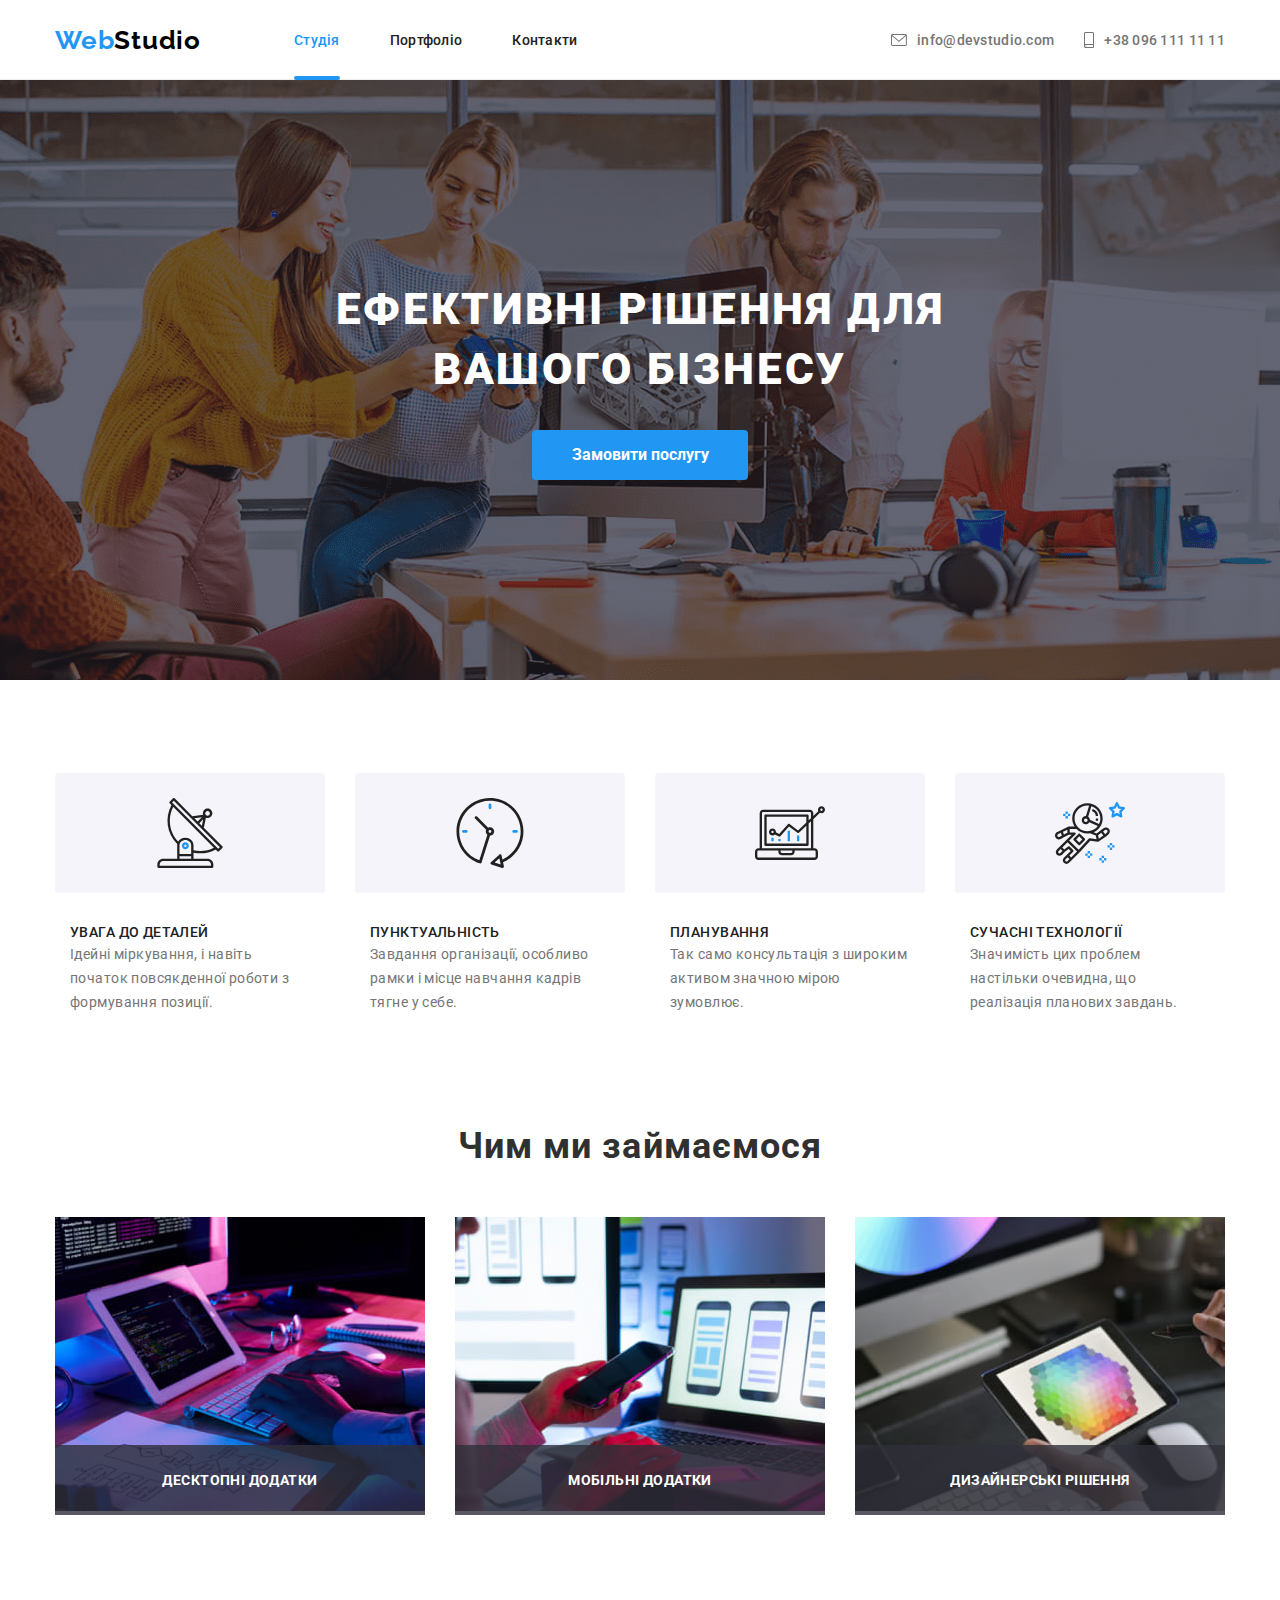
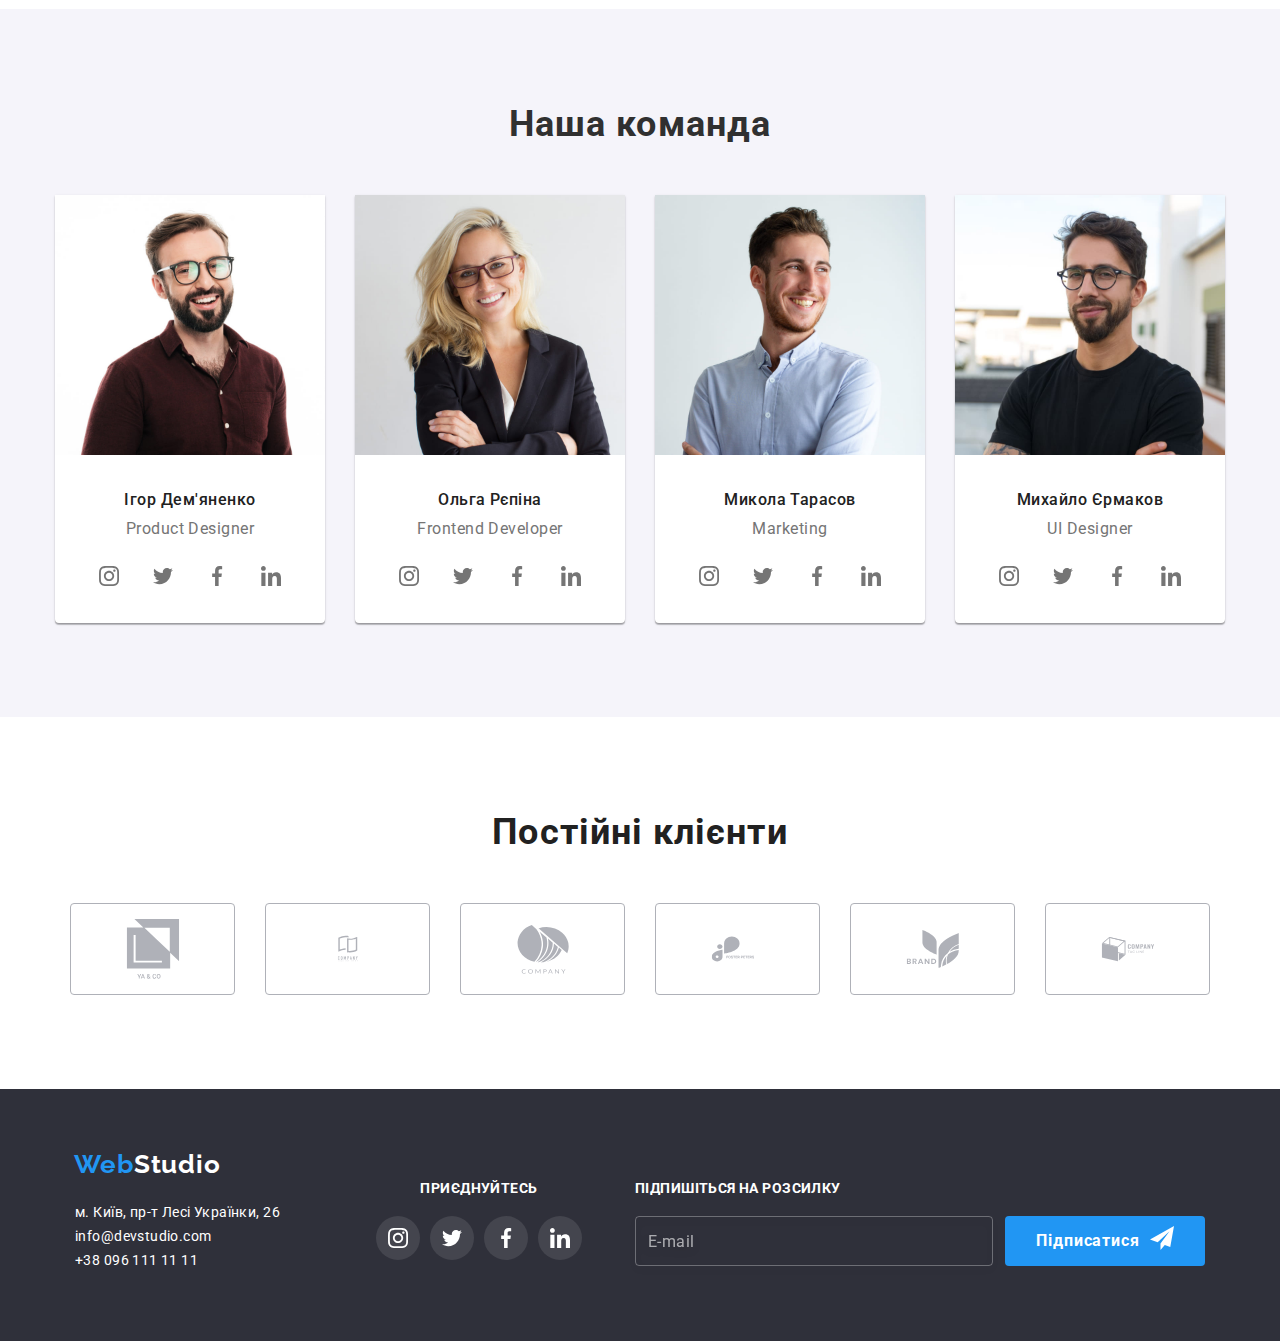
==== commit e86a0ff3: "footer" ====
--- a/index.html
+++ b/index.html
@@ -35,7 +35,7 @@
         </svg> info@devstudio.com</a>
     </li>
     <li class="header-item list">
-        <a class="contakt-current" href="tel:+380961111111" class="header-contact link">
+        <a class="contakt-current" href="tel:+380961111111" class="header-contacts link">
             <svg class="contact-icon icon-smartphone" 
             width: 10px;
             height: 16px;
@@ -51,8 +51,8 @@
     <!--Розділ Герої-->
     <section class="hero">
         <div class="hero container">
-        <h1 class="hero-title">ЕФЕКТИВНІ РІШЕННЯ ДЛЯ ВАШОГО БІЗНЕСУ</h1>
-        <button class="link-current-hero" type="button" class="hero-btn btn" data-modal-open type>Замовити послугу</button>
+        <h1 class="hero_title">ЕФЕКТИВНІ РІШЕННЯ ДЛЯ ВАШОГО БІЗНЕСУ</h1>
+        <button class="hero_link-current" type="button" class="hero_btn btn" data-modal-open type>Замовити послугу</button>
         </div>
     </section>
     <!--Розділ Чим ми-->
@@ -309,7 +309,7 @@
                 </li>
                  <li class="client-item">
                 <a href="" class="icon-client">
-                   <svg class="svg-client"viewBox="0 0 28 32">
+                   <svg class="svg-client" viewBox="0 0 28 32">
                     <use href="./imeges/klient.svg#icon-2"></use>
                    </svg>
                 </a>
@@ -317,7 +317,7 @@
                 <li class="client-item">
                 <a href="" class="icon-client">
                    <svg class="svg-client"viewBox="0 0 28 32">
-                    <use href="./imeges/klient.svg#icon-3"></use>
+                    <use href="./imeges/klient.svg#icon-3" ></use>
                    </svg>
                 </a>
                 </li>
--- a/css/main.min.css
+++ b/css/main.min.css
@@ -1 +1 @@
-:root{--primary-text-color: #303030;--secondary-text-color: #fff;--tetriary-text-color: #555;--primary-title-color: rgba (157 , 164 , 189 , 0,6);--description-text: #9da4bd;--accent-color: #2196F3;--header-border-color: #F5F5F5}.previous title{font-family:"Roboto",sans-serif;font-weight:500;font-size:11px;line-height:1,4;color:var(--primary-text-color)}.name{font-family:"Roboto",sans-serif;font-weight:700;font-size:42px;line-height:1,2;letter-spacing:.05em;color:var(--primary-text-color)}.html{-webkit-box-sizing:border-box;box-sizing:border-box}*,*::before,*::after{-webkit-box-sizing:border-box;box-sizing:border-box}.container{max-width:1200px;margin-left:auto;margin-right:auto;padding-left:15px;padding-right:15px}.section{padding-top:94px;padding-bottom:94px}h1,h2,h3,h4,h5,h6,p,ul{margin:0}.ul{padding:0;margin:0;list-style:none}.list{list-style:none;margin:0;padding:0}.img{display:block;width:100%}.btn{font-family:"Roboto",sans-serif;font-weight:600;font-size:12px;line-height:1,3;letter-spacing:.9em;background:#2196f3;cursor:pointer;color:var(--primary-text-color);width:1200px;padding:15px;margin-left:auto;margin-right:auto}.header{border-bottom:1px solid #ececec;height:80px}.header-contacts{display:-webkit-box;display:-ms-flexbox;display:flex;-webkit-column-gap:30px;-moz-column-gap:30px;column-gap:30px;margin-left:auto;-webkit-box-align:center;-ms-flex-align:center;align-items:center;padding:0}.header-contact{font-family:"Roboto",sans-serif;font-style:normal;font-weight:500;font-size:14px;text-decoration:none;color:var(--secondary-text-color)}.navigation{display:-webkit-box;display:-ms-flexbox;display:flex;-webkit-box-align:center;-ms-flex-align:center;align-items:center;-webkit-column-gap:93px;-moz-column-gap:93px;column-gap:93px}.navigation_list{margin:0;display:-webkit-box;display:-ms-flexbox;display:flex;-webkit-box-align:center;-ms-flex-align:center;align-items:center;-webkit-column-gap:50px;-moz-column-gap:50px;column-gap:50px;width:286px}.navigation_item{font-family:"Roboto";font-style:normal;font-weight:500;font-size:14px;letter-spacing:.02em;text-decoration:none;color:#212121}.navigation_link{font-family:"Roboto",sans-serif;font-style:normal;font-weight:700;font-size:26px;line-height:31px;text-decoration:none;letter-spacing:.03em;color:var(--secondary-text-color)}.navigation_link-current{color:#212121;text-decoration:none}.navigation_link-current:hover,.navigation_link-current:focus{color:#2196f3;-webkit-transition:color 250ms cubic-bezier(0.4, 0, 0.2, 1);transition:color 250ms cubic-bezier(0.4, 0, 0.2, 1)}.navigation_link-current{display:block;padding:32px 0}.navigation_link-current.active{position:relative}.navigation_link-current.action{position:relative}.flex-container{display:-webkit-box;display:-ms-flexbox;display:flex;-webkit-box-align:center;-ms-flex-align:center;align-items:center}.icon-smartphone{width:10px;height:16px;fill:#757575;margin-right:10px}.icon-envelope{width:16px;height:12px;fill:#757575;margin-right:10px}.contakt-current{color:#757575;text-decoration:none;padding:32px 0}.contakt-current:hover:hover,.contakt-current:focus{color:#2196f3;-webkit-transition:color 250ms cubic-bezier(0.4, 0, 0.2, 1);transition:color 250ms cubic-bezier(0.4, 0, 0.2, 1)}.contakt-current:hover svg,.contakt-current:focus svg{fill:#2196f3;-webkit-transition:fill 250ms cubic-bezier(0.4, 0, 0.2, 1);transition:fill 250ms cubic-bezier(0.4, 0, 0.2, 1)}.page::after{content:"";position:absolute;display:block;height:4px;width:100%;background-color:#2196f3;border-radius:2px;bottom:0}.klik::after{content:"";position:absolute;display:block;height:4px;width:100%;background-color:#2196f3;border-radius:2px;bottom:0}.navigation_logo{font-family:"Raleway",sans-serif;font-style:normal;font-weight:700;font-size:26px;line-height:31px;letter-spacing:.03em;color:#000;text-decoration:none;padding:24px 0}.accent{font-family:"Raleway",sans-serif;font-style:normal;font-weight:700;font-size:26px;line-height:31px;letter-spacing:.03em;color:#2196f3}.hero .container{text-align:center;padding:200px 0px;margin-left:auto;margin-right:auto}.hero{background-color:#2f303a;max-width:1600px;padding:0;height:600px;margin:auto;background-image:-webkit-gradient(linear, left top, left bottom, from(rgba(47, 48, 58, 0.4)), to(rgba(47, 48, 58, 0.4))),url(../imeges/fon.png);background-image:linear-gradient(rgba(47, 48, 58, 0.4), rgba(47, 48, 58, 0.4)),url(../imeges/fon.png);background-repeat:no-repeat;background-position:center;background-size:cover}.hero-title{font-family:"Roboto",sans-serif;font-style:normal;font-weight:900;font-size:44px;line-height:1.36;letter-spacing:.06em;color:#fff;max-width:696px;text-align:center;margin:auto;margin-bottom:30px}.hero-btn{font-family:"Roboto";font-style:normal;font-weight:700;font-size:16px;line-height:30px;letter-spacing:.06em;color:#fff;color:var(--primary-text-color);width:216px;height:50px;padding:10px 32px;display:-webkit-box;display:-ms-flexbox;display:flex;text-align:center;margin-top:30px;cursor:pointer}.link-current-hero{color:#fff;font-family:"Roboto";font-style:normal;font-weight:700;font-size:16px;line-height:30px;text-decoration:none;width:216px;height:50px;background-color:#2196f3;border:none;border-radius:4px}.link-current-hero:hover,.link-current-hero:focus{color:#fff;-webkit-transition:color 250ms cubic-bezier(0.4, 0, 0.2, 1);transition:color 250ms cubic-bezier(0.4, 0, 0.2, 1);-webkit-transition:background-color 250ms cubic-bezier(0.4, 0, 0.2, 1);transition:background-color 250ms cubic-bezier(0.4, 0, 0.2, 1)}.port-list{display:-webkit-box;display:-ms-flexbox;display:flex;-webkit-column-gap:8px;-moz-column-gap:8px;column-gap:8px;margin-left:400px;padding-top:94px}.port-list-btn{color:var(--primary-text-color);padding-bottom:94px}.link-current-port{color:#212121;font-family:"Roboto",sans-serif;font-style:normal;text-decoration:none;max-width:130px;min-width:75px;height:38px;border-radius:4px;border:none;cursor:pointer;padding:6px 22px}.link-current-port:hover,.link-current-port:focus{color:#fff;background-color:#2196f3;-webkit-transition:color 250ms cubic-bezier(0.4, 0, 0.2, 1);transition:color 250ms cubic-bezier(0.4, 0, 0.2, 1);-webkit-transition:background-color 250ms cubic-bezier(0.4, 0, 0.2, 1);transition:background-color 250ms cubic-bezier(0.4, 0, 0.2, 1)}.about{padding-top:93px;padding-left:0px;margin-left:auto;margin-right:auto;max-width:1600px}.about-item{padding-bottom:10px}.about-item .container{width:1170px;height:98px}.about-list{display:-webkit-box;display:-ms-flexbox;display:flex;-webkit-column-gap:30px;-moz-column-gap:30px;column-gap:30px;padding-bottom:94px}.about-title{padding-bottom:50px;text-align:center}.about-title{font-family:"Roboto",sans-serif;font-style:normal;font-weight:700;font-size:36px;line-height:42px;letter-spacing:.03em;color:var(--primary-text-color)}.about-description{font-family:"Roboto",sans-serif;font-style:normal;font-weight:400;font-size:14px;line-height:24px;letter-spacing:.03em;color:#757575}.about-item-title{font-family:"Roboto",sans-serif;font-style:normal;font-weight:500;font-size:14px;line-height:19px;letter-spacing:.03em;color:#212121}.about-item-item{position:relative}.conteiner-wrapper .container{width:270px;min-height:70px;max-height:98px}.icon-group{background-color:#f5f4fa;display:-webkit-box;display:-ms-flexbox;display:flex;-webkit-box-align:center;-ms-flex-align:center;align-items:center;-webkit-box-pack:center;-ms-flex-pack:center;justify-content:center;width:270px;height:120px;margin-bottom:30px;border-radius:4px}.desc-wrapper .container{width:1170px;height:386px;padding-bottom:94px}.text{font-family:"Roboto";font-style:normal;font-weight:700;font-size:14px;line-height:16px;text-align:center;letter-spacing:.03em;text-transform:uppercase;color:#fff;width:370px;height:70px;background:rgba(47,48,58,.8);display:-webkit-box;display:-ms-flexbox;display:flex;-webkit-box-align:center;-ms-flex-align:center;align-items:center;-webkit-box-pack:center;-ms-flex-pack:center;justify-content:center;position:absolute;bottom:0px}.comand{background-color:#f5f4fa;max-width:1600px;height:708px;padding:0;margin:auto}.comand-container{width:1170px;height:428px;padding-bottom:94px}.comand-title{padding-top:94px;padding-bottom:50px;text-align:center}.comand-title{font-family:"Roboto",sans-serif;font-style:normal;font-weight:700;font-size:36px;line-height:42px;letter-spacing:.03em;color:var(--primary-text-color)}.comand-list{display:-webkit-box;display:-ms-flexbox;display:flex;-webkit-column-gap:30px;-moz-column-gap:30px;column-gap:30px}.comand-item{width:270px;height:428px;border-radius:0px 0px 4px 4px;-webkit-box-shadow:0px 1px 3px rgba(0,0,0,.12),0px 1px 1px rgba(0,0,0,.14),0px 2px 1px rgba(0,0,0,.2);box-shadow:0px 1px 3px rgba(0,0,0,.12),0px 1px 1px rgba(0,0,0,.14),0px 2px 1px rgba(0,0,0,.2);background-color:#fff}.comand-item-title{padding-bottom:10px;font-family:"Roboto";font-style:normal;font-weight:500;font-size:16px;line-height:19px;text-align:center;letter-spacing:.03em;color:#212121}.comand-item-text{font-family:"Roboto",sans-serif;font-style:normal;font-weight:400;font-size:16px;line-height:19px;letter-spacing:.03em;color:#757575;padding-bottom:16px}.comand-social{display:-webkit-box;display:-ms-flexbox;display:flex;-webkit-box-align:center;-ms-flex-align:center;align-items:center;-webkit-box-pack:center;-ms-flex-pack:center;justify-content:center;-webkit-column-gap:10px;-moz-column-gap:10px;column-gap:10px}.comand-social-item{display:-webkit-box;display:-ms-flexbox;display:flex;-webkit-box-align:center;-ms-flex-align:center;align-items:center;-webkit-box-pack:center;-ms-flex-pack:center;justify-content:center;-webkit-column-gap:10px;-moz-column-gap:10px;column-gap:10px;width:44px;height:44px}.container-item{padding-top:30px;text-align:center}.svg-social{width:20px}.social-link{width:44px;height:44px;border-radius:50%;background:#fff;-webkit-box-align:center;-ms-flex-align:center;align-items:center;-webkit-box-pack:center;-ms-flex-pack:center;justify-content:center;display:-webkit-box;display:-ms-flexbox;display:flex;fill:#757575}.social-link:hover,.social-link:focus{color:#fff;background-color:#2196f3;-webkit-transition:color 250ms cubic-bezier(0.4, 0, 0.2, 1);transition:color 250ms cubic-bezier(0.4, 0, 0.2, 1);-webkit-transition:background-color 250ms cubic-bezier(0.4, 0, 0.2, 1);transition:background-color 250ms cubic-bezier(0.4, 0, 0.2, 1)}.social-link:hover svg,.social-link:focus svg{fill:#fff;background-color:#2196f3;-webkit-transition:fill 250ms cubic-bezier(0.4, 0, 0.2, 1);transition:fill 250ms cubic-bezier(0.4, 0, 0.2, 1);-webkit-transition:background-color 250ms cubic-bezier(0.4, 0, 0.2, 1);transition:background-color 250ms cubic-bezier(0.4, 0, 0.2, 1)}.visually-hidden{font-family:"Roboto",sans-serif;font-style:normal;font-weight:700;font-size:18px;letter-spacing:.06em;color:#212121}.gallery-pre-title{font-family:"Roboto",sans-serif;font-style:normal;font-weight:400;font-size:16px;line-height:30px;letter-spacing:.03em;color:#757575}.gallery-item{width:370px}.imege{display:block}.gellery-thumb{position:relative;overflow:hidden}.gellery-overlay{content:"";position:absolute;display:-webkit-box;display:-ms-flexbox;display:flex;text-align:center;width:100%;height:100%;top:0;left:0;background:rgba(33,150,243,.9);padding:63px 24px;-webkit-transform:translateY(100%);transform:translateY(100%);-webkit-transition:-webkit-transform 250ms cubic-bezier(0.4, 0, 0.2, 1);transition:-webkit-transform 250ms cubic-bezier(0.4, 0, 0.2, 1);transition:transform 250ms cubic-bezier(0.4, 0, 0.2, 1);transition:transform 250ms cubic-bezier(0.4, 0, 0.2, 1), -webkit-transform 250ms cubic-bezier(0.4, 0, 0.2, 1)}.gellery-overley-text{font-family:"Roboto";font-style:normal;font-weight:400;font-size:18px;line-height:1.56;letter-spacing:.03em;color:#fff}.gallery-link{text-decoration:none;display:block}.gallery-link:focus,.gallery-link:hover{-webkit-box-shadow:0px 1px 3px rgba(0,0,0,.12),0px 1px 1px rgba(0,0,0,.14),0px 2px 1px rgba(0,0,0,.2);box-shadow:0px 1px 3px rgba(0,0,0,.12),0px 1px 1px rgba(0,0,0,.14),0px 2px 1px rgba(0,0,0,.2);-webkit-transition:-webkit-box-shadow 250ms cubic-bezier(0.4, 0, 0.2, 1);transition:-webkit-box-shadow 250ms cubic-bezier(0.4, 0, 0.2, 1);transition:box-shadow 250ms cubic-bezier(0.4, 0, 0.2, 1);transition:box-shadow 250ms cubic-bezier(0.4, 0, 0.2, 1), -webkit-box-shadow 250ms cubic-bezier(0.4, 0, 0.2, 1)}.gallery-link:focus .gellery-overlay,.gallery-link:hover .gellery-overlay{-webkit-transform:translateY(0);transform:translateY(0)}.galary-wrapper{padding:20px 24px;border-top:none;border-radius:0px 0px 4px 4px}.gallery-list{padding-top:32px;padding-bottom:94px;display:-webkit-box;display:-ms-flexbox;display:flex;-ms-flex-wrap:wrap;flex-wrap:wrap;gap:30px}.visually-hidden{padding-top:20px;padding-bottom:4px}.client{padding-bottom:94px;padding-top:94px;max-width:1600px;margin-left:auto;margin-right:auto}.client-container{width:1170px;height:184px}.client-titel{font-family:"Roboto";font-style:normal;font-weight:700;font-size:36px;line-height:42px;text-align:center;letter-spacing:.03em;color:#212121;padding-bottom:50px}.client-list{display:-webkit-box;display:-ms-flexbox;display:flex;gap:30px;padding-bottom:94px;fill:#757575}.client-item{width:170px;height:92px;border-radius:4px;border:1px solid #afb1b8;display:-webkit-box;display:-ms-flexbox;display:flex;-webkit-box-align:center;-ms-flex-align:center;align-items:center;-webkit-box-pack:center;-ms-flex-pack:center;justify-content:center}.icon-client{display:-webkit-box;display:-ms-flexbox;display:flex;-webkit-box-align:center;-ms-flex-align:center;align-items:center;-webkit-box-pack:center;-ms-flex-pack:center;justify-content:center;width:100%;height:100%}.icon-client:hover,.icon-client:focus{border:1px solid #2196f3;-webkit-transition:border 250ms cubic-bezier(0.4, 0, 0.2, 1);transition:border 250ms cubic-bezier(0.4, 0, 0.2, 1)}.icon-client:hover svg,.icon-client:focus svg{fill:#2196f3;-webkit-transition:fill 250ms cubic-bezier(0.4, 0, 0.2, 1);transition:fill 250ms cubic-bezier(0.4, 0, 0.2, 1)}.svg-client{width:106px;height:60px;fill:#757575}.footer{background-color:#2f303a;margin:auto;padding:60px;max-width:1600px}.footer-list{margin-top:20px}.footer-contactcs{width:231px;height:81px}.footer-logo{font-family:"Raleway";font-style:normal;font-weight:700;font-size:26px;line-height:31px;letter-spacing:.03em;color:#fff;text-decoration:none}.footer-adress{font-family:"Roboto";font-style:normal;font-weight:400;font-size:14px;line-height:24px;letter-spacing:.03em;color:#fff}.footer-item{font-family:"Roboto",sans-serif;font-style:normal;font-weight:400;font-size:14px;line-height:24px;letter-spacing:.03em;color:#fff}.footer-wrapper{display:-webkit-box;display:-ms-flexbox;display:flex}.footer-social{font-family:"Roboto";font-style:normal;font-weight:700;font-size:14px;line-height:16px;letter-spacing:.03em;text-transform:uppercase;color:#fff;margin-bottom:20px}.footer-social{display:-webkit-box;display:-ms-flexbox;display:flex;-webkit-box-align:center;-ms-flex-align:center;align-items:center;-webkit-box-pack:center;-ms-flex-pack:center;justify-content:center;-webkit-column-gap:10px;-moz-column-gap:10px;column-gap:10px}.footer-social-footer{width:206px;height:80px;margin-left:70px}.footer-social-item{display:-webkit-box;display:-ms-flexbox;display:flex;-webkit-box-align:center;-ms-flex-align:center;align-items:center;-webkit-box-pack:center;-ms-flex-pack:center;justify-content:center;-webkit-column-gap:10px;-moz-column-gap:10px;column-gap:10px;width:44px;height:44px}.footer-form{display:-webkit-box;display:-ms-flexbox;display:flex;-webkit-column-gap:12px;-moz-column-gap:12px;column-gap:12px}.footer-form input{border:none;background:none;height:40px;border-radius:4px;padding-left:12px;cursor:pointer;outline:none;border:1px solid rgba(255,255,255,.3);-webkit-filter:drop-shadow(0px 4px 4px rgba(0, 0, 0, 0.15));filter:drop-shadow(0px 4px 4px rgba(0, 0, 0, 0.15));border-radius:4px;width:358px;height:50px}.footer-btn{font-family:"Roboto";font-style:normal;font-weight:700;font-size:16px;line-height:30px;background-color:#2196f3;letter-spacing:.06em;color:#fff;border-radius:4px;width:200px;height:50px;border:none;padding:10px 28px;text-align:center;display:-webkit-box;display:-ms-flexbox;display:flex;-webkit-box-pack:center;-ms-flex-pack:center;justify-content:center}.logo-container{width:145px;height:31px;display:-webkit-box;display:-ms-flexbox;display:flex;-webkit-box-align:center;-ms-flex-align:center;align-items:center;-webkit-box-pack:center;-ms-flex-pack:center;justify-content:center}.current-footer{color:#fff;text-decoration:none;padding-top:9px}.current-footer:hover,.current-footer:focus{color:#2196f3;-webkit-transition:color 250ms cubic-bezier(0.4, 0, 0.2, 1);transition:color 250ms cubic-bezier(0.4, 0, 0.2, 1)}.svg-social{width:20px}.footer-social-link{width:44px;height:44px;border-radius:50%;background:rgba(255,255,255,.1);-webkit-box-align:center;-ms-flex-align:center;align-items:center;-webkit-box-pack:center;-ms-flex-pack:center;justify-content:center;display:-webkit-box;display:-ms-flexbox;display:flex;fill:#fff}.footer-social-link:hover,.footer-social-link:focus{background-color:#2196f3;-webkit-transition:background-color 250ms cubic-bezier(0.4, 0, 0.2, 1);transition:background-color 250ms cubic-bezier(0.4, 0, 0.2, 1)}.booking{width:570px;height:86px;margin-left:auto}.booking-text{font-family:"Roboto";font-style:normal;font-weight:700;font-size:14px;line-height:16px;letter-spacing:.03em;text-transform:uppercase;color:#fff;margin-bottom:20px}.svg-booking{width:24px;height:24px;margin-left:10px}.text-mail input{font-family:"Roboto";font-style:normal;font-weight:400;font-size:16px;line-height:20px;color:rgba(255,255,255,.6)}.text-mail input :focus{font-family:"Roboto";font-style:normal;font-weight:400;font-size:16px;line-height:20px;display:-webkit-box;display:-ms-flexbox;display:flex;-webkit-box-align:center;-ms-flex-align:center;align-items:center;letter-spacing:.03em;color:rgba(255,255,255,.6);-webkit-transition:color 250ms cubic-bezier(0.4, 0, 0.2, 1);transition:color 250ms cubic-bezier(0.4, 0, 0.2, 1)}.text-mail ::-webkit-input-placeholder{font-family:"Roboto";font-style:normal;font-weight:400;font-size:16px;letter-spacing:.03em;color:rgba(255,255,255,.6)}.text-mail ::-moz-placeholder{font-family:"Roboto";font-style:normal;font-weight:400;font-size:16px;letter-spacing:.03em;color:rgba(255,255,255,.6)}.text-mail :-ms-input-placeholder{font-family:"Roboto";font-style:normal;font-weight:400;font-size:16px;letter-spacing:.03em;color:rgba(255,255,255,.6)}.text-mail ::-ms-input-placeholder{font-family:"Roboto";font-style:normal;font-weight:400;font-size:16px;letter-spacing:.03em;color:rgba(255,255,255,.6)}.text-mail ::placeholder{font-family:"Roboto";font-style:normal;font-weight:400;font-size:16px;letter-spacing:.03em;color:rgba(255,255,255,.6)}.backdrop{position:fixed;width:100%;height:100%;background:rgba(0,0,0,.5);top:0;left:0;-webkit-transition:opacity 250ms cubic-bezier(0.4, 0, 0.2, 1),visibility 250ms cubic-bezier(0.4, 0, 0.2, 1);transition:opacity 250ms cubic-bezier(0.4, 0, 0.2, 1),visibility 250ms cubic-bezier(0.4, 0, 0.2, 1)}.is-hidden{opacity:0;visibility:hidden;pointer-events:none}.modal{padding:40px;width:528px;height:581px;position:absolute;top:50%;left:50%;background:#fff;-webkit-transform:translate(-50%, -50%);transform:translate(-50%, -50%);-webkit-transition:-webkit-transform 250ms cubic-bezier(0.4, 0, 0.2, 1);transition:-webkit-transform 250ms cubic-bezier(0.4, 0, 0.2, 1);transition:transform 250ms cubic-bezier(0.4, 0, 0.2, 1);transition:transform 250ms cubic-bezier(0.4, 0, 0.2, 1), -webkit-transform 250ms cubic-bezier(0.4, 0, 0.2, 1)}.modal-titel{font-family:"Roboto";font-style:normal;text-align:center;font-weight:700;font-size:20px;line-height:23px;letter-spacing:.03em;color:#212121;margin-bottom:12px}.modal-btn{width:200px;height:50px;border:none;border-radius:4px;background-color:#2196f3;color:#fff;padding:10px 52px;-webkit-box-shadow:0px 4px 4px rgba(0,0,0,.15);box-shadow:0px 4px 4px rgba(0,0,0,.15);cursor:pointer;margin-top:30px;margin-left:116px;font-family:"Roboto";font-style:normal;font-weight:700;font-size:16px;line-height:30px;display:-webkit-box;display:-ms-flexbox;display:flex;-webkit-box-align:center;-ms-flex-align:center;align-items:center;text-align:center;letter-spacing:.06em}.close-button{position:absolute;right:10px;top:10px;background:#fff;border:1px solid rgba(0,0,0,.1);width:30px;height:30px;border-radius:50%;fill:#000;cursor:pointer;-webkit-box-align:center;-ms-flex-align:center;align-items:center;display:-webkit-box;display:-ms-flexbox;display:flex}.close-button :hover,.close-button :focus{fill:#2196f3;-webkit-transition:fill 250ms cubic-bezier(0.4, 0, 0.2, 1);transition:fill 250ms cubic-bezier(0.4, 0, 0.2, 1)}.form-element{display:-webkit-box;display:-ms-flexbox;display:flex;-webkit-box-orient:vertical;-webkit-box-direction:normal;-ms-flex-direction:column;flex-direction:column;margin-top:12px}.form-element label{margin-top:10px;margin-bottom:4px}.form-element input{border:none;height:40px;font-size:20px;border-radius:4px;border:1px solid rgba(33,33,33,.2);padding-left:42px;cursor:pointer;outline:none;width:100%}.form-element svg{position:absolute;top:50%;left:12px;-webkit-transform:translateY(-50%);transform:translateY(-50%)}.form-element :focus-within input{border:1px solid #2196f3;-webkit-transition:border 250ms cubic-bezier(0.4, 0, 0.2, 1);transition:border 250ms cubic-bezier(0.4, 0, 0.2, 1)}.form-element :focus-within input+svg{fill:#2196f3;-webkit-transition:fill 250ms cubic-bezier(0.4, 0, 0.2, 1);transition:fill 250ms cubic-bezier(0.4, 0, 0.2, 1)}.label{font-weight:400;font-size:20px;line-height:14px;letter-spacing:.01em;color:#757575}.input-wrapper{position:relative}.svg-form{width:18px;height:18px;fill:#212121}.coment{width:448px;height:120px;outline:none;resize:none;border:none;border:1px solid rgba(33,33,33,.2);border-radius:4px;padding:12px 16px;cursor:pointer}.coment ::-webkit-input-placeholder{font-family:"Roboto";font-style:normal;font-weight:400;font-size:12px;line-height:14px;letter-spacing:.01em;color:rgba(117,117,117,.5)}.coment ::-moz-placeholder{font-family:"Roboto";font-style:normal;font-weight:400;font-size:12px;line-height:14px;letter-spacing:.01em;color:rgba(117,117,117,.5)}.coment :-ms-input-placeholder{font-family:"Roboto";font-style:normal;font-weight:400;font-size:12px;line-height:14px;letter-spacing:.01em;color:rgba(117,117,117,.5)}.coment ::-ms-input-placeholder{font-family:"Roboto";font-style:normal;font-weight:400;font-size:12px;line-height:14px;letter-spacing:.01em;color:rgba(117,117,117,.5)}.coment ::placeholder{font-family:"Roboto";font-style:normal;font-weight:400;font-size:12px;line-height:14px;letter-spacing:.01em;color:rgba(117,117,117,.5)}.text-form{font-family:"Roboto";font-style:normal;font-weight:400;font-size:12px;line-height:14px;letter-spacing:.01em;color:#757575}.accent-modal{font-family:"Roboto";font-style:normal;font-weight:400;font-size:14px;line-height:24px;letter-spacing:.03em;-webkit-text-decoration-line:underline;text-decoration-line:underline;color:#2196f3}.checkbox{width:16px;height:15px;border:2px solid #212121;border-radius:3px;display:-webkit-box;display:-ms-flexbox;display:flex;-webkit-box-align:center;-ms-flex-align:center;align-items:center;margin-right:7px;-webkit-transition:border 250ms cubic-bezier(0.4, 0, 0.2, 1);transition:border 250ms cubic-bezier(0.4, 0, 0.2, 1)}.topic{display:-webkit-box;display:-ms-flexbox;display:flex;margin-top:20px;-webkit-box-align:center;-ms-flex-align:center;align-items:center;-webkit-box-pack:center;-ms-flex-pack:center;justify-content:center}.topic-text{font-family:"Roboto";font-style:normal;font-weight:400;font-size:14px;line-height:24px;letter-spacing:.03em;color:#757575}.topic input:checked+.checkbox{background-color:#2196f3;border:2px solid #2196f3;-webkit-transition:border 250ms cubic-bezier(0.4, 0, 0.2, 1);transition:border 250ms cubic-bezier(0.4, 0, 0.2, 1)}.accept{position:absolute;white-space:nowrap;width:1px;height:1px;overflow:hidden;border:0;padding:0;clip:rect(0 0 0 0);-webkit-clip-path:inset(50%);clip-path:inset(50%);margin:-1px}/*# sourceMappingURL=main.min.css.map */+:root{--primary-text-color: #303030;--secondary-text-color: #fff;--tetriary-text-color: #555;--primary-title-color: rgba (157 , 164 , 189 , 0,6);--description-text: #9da4bd;--accent-color: #2196F3;--header-border-color: #F5F5F5}.previous title{font-family:"Roboto",sans-serif;font-weight:500;font-size:11px;line-height:1,4;color:var(--primary-text-color)}.name{font-family:"Roboto",sans-serif;font-weight:700;font-size:42px;line-height:1,2;letter-spacing:.05em;color:var(--primary-text-color)}.html{-webkit-box-sizing:border-box;box-sizing:border-box}*,*::before,*::after{-webkit-box-sizing:border-box;box-sizing:border-box}.container{max-width:1200px;margin-left:auto;margin-right:auto;padding-left:15px;padding-right:15px}.section{padding-top:94px;padding-bottom:94px}h1,h2,h3,h4,h5,h6,p,ul{margin:0}.ul{padding:0;margin:0;list-style:none}.list{list-style:none;margin:0;padding:0}.img{display:block;width:100%}.btn{font-family:"Roboto",sans-serif;font-weight:600;font-size:12px;line-height:1,3;letter-spacing:.9em;background:#2196f3;cursor:pointer;color:var(--primary-text-color);width:1200px;padding:15px;margin-left:auto;margin-right:auto}.header{border-bottom:1px solid #ececec;height:80px}.header-contacts{display:-webkit-box;display:-ms-flexbox;display:flex;-webkit-column-gap:30px;-moz-column-gap:30px;column-gap:30px;margin-left:auto;-webkit-box-align:center;-ms-flex-align:center;align-items:center;padding:0}.header-contact{font-family:"Roboto",sans-serif;font-style:normal;font-weight:500;font-size:14px;text-decoration:none;color:var(--secondary-text-color)}.navigation{display:-webkit-box;display:-ms-flexbox;display:flex;-webkit-box-align:center;-ms-flex-align:center;align-items:center;-webkit-column-gap:93px;-moz-column-gap:93px;column-gap:93px}.navigation_list{margin:0;display:-webkit-box;display:-ms-flexbox;display:flex;-webkit-box-align:center;-ms-flex-align:center;align-items:center;-webkit-column-gap:50px;-moz-column-gap:50px;column-gap:50px;width:286px}.navigation_item{font-family:"Roboto";font-style:normal;font-weight:500;font-size:14px;letter-spacing:.02em;text-decoration:none;color:#212121}.navigation_link{font-family:"Roboto",sans-serif;font-style:normal;font-weight:700;font-size:26px;line-height:31px;text-decoration:none;letter-spacing:.03em;color:var(--secondary-text-color)}.navigation_link-current{color:#212121;text-decoration:none}.navigation_link-current:hover,.navigation_link-current:focus{color:#2196f3;-webkit-transition:color 250ms cubic-bezier(0.4, 0, 0.2, 1);transition:color 250ms cubic-bezier(0.4, 0, 0.2, 1)}.navigation_link-current{display:block;padding:32px 0}.navigation_link-current.active{position:relative;color:#2196f3}.navigation_link-current.action{position:relative;color:#2196f3}.flex-container{display:-webkit-box;display:-ms-flexbox;display:flex;-webkit-box-align:center;-ms-flex-align:center;align-items:center}.icon-smartphone{width:10px;height:16px;fill:#757575;margin-right:10px}.icon-envelope{width:16px;height:12px;fill:#757575;margin-right:10px}.contakt-current{font-family:"Roboto";font-style:normal;font-weight:500;font-size:14px;line-height:16px;letter-spacing:.02em;color:#757575;text-decoration:none;padding:32px 0;display:-webkit-box;display:-ms-flexbox;display:flex;-webkit-box-align:center;-ms-flex-align:center;align-items:center}.contakt-current:hover,.contakt-current:focus{color:#2196f3;-webkit-transition:color 250ms cubic-bezier(0.4, 0, 0.2, 1);transition:color 250ms cubic-bezier(0.4, 0, 0.2, 1)}.contakt-current:hover svg,.contakt-current:focus svg{fill:#2196f3;-webkit-transition:fill 250ms cubic-bezier(0.4, 0, 0.2, 1);transition:fill 250ms cubic-bezier(0.4, 0, 0.2, 1)}.page::after{content:"";position:absolute;display:block;height:4px;width:100%;background-color:#2196f3;border-radius:2px;bottom:0}.klik::after{content:"";position:absolute;display:block;height:4px;width:100%;background-color:#2196f3;border-radius:2px;bottom:0}.navigation_logo{font-family:"Raleway",sans-serif;font-style:normal;font-weight:700;font-size:26px;line-height:31px;letter-spacing:.03em;color:#000;text-decoration:none;padding:24px 0}.accent{font-family:"Raleway",sans-serif;font-style:normal;font-weight:700;font-size:26px;line-height:31px;letter-spacing:.03em;color:#2196f3}.hero{background-color:#2f303a;max-width:1600px;padding:0;height:600px;margin:auto;background-image:-webkit-gradient(linear, left top, left bottom, from(rgba(47, 48, 58, 0.4)), to(rgba(47, 48, 58, 0.4))),url(../imeges/fon.png);background-image:linear-gradient(rgba(47, 48, 58, 0.4), rgba(47, 48, 58, 0.4)),url(../imeges/fon.png);background-repeat:no-repeat;background-position:center;background-size:cover}.hero .container{text-align:center;padding:200px 0px;margin-left:auto;margin-right:auto}.hero_title{font-family:"Roboto",sans-serif;font-style:normal;font-weight:900;font-size:44px;line-height:1.36;letter-spacing:.06em;color:#fff;max-width:696px;text-align:center;margin:auto;margin-bottom:30px}.hero_btn{font-family:"Roboto";font-style:normal;font-weight:700;font-size:16px;line-height:30px;letter-spacing:.06em;color:#fff;color:var(--primary-text-color);width:216px;height:50px;padding:10px 32px;display:-webkit-box;display:-ms-flexbox;display:flex;text-align:center;margin-top:30px;cursor:pointer}.hero_link-current{color:#fff;font-family:"Roboto";font-style:normal;font-weight:700;font-size:16px;line-height:30px;text-decoration:none;width:216px;height:50px;background-color:#2196f3;border:none;border-radius:4px}.hero_link-current:hover,.hero_link-current:focus{color:#fff;-webkit-transition:color 250ms cubic-bezier(0.4, 0, 0.2, 1);transition:color 250ms cubic-bezier(0.4, 0, 0.2, 1);-webkit-transition:background-color 250ms cubic-bezier(0.4, 0, 0.2, 1);transition:background-color 250ms cubic-bezier(0.4, 0, 0.2, 1)}.port_list{display:-webkit-box;display:-ms-flexbox;display:flex;-webkit-column-gap:8px;-moz-column-gap:8px;column-gap:8px;margin-left:400px;padding-top:94px}.port_list_btn{color:var(--primary-text-color);padding-bottom:94px}.port_link-current{color:#212121;font-family:"Roboto",sans-serif;font-style:normal;text-decoration:none;max-width:130px;min-width:75px;height:38px;border-radius:4px;border:none;cursor:pointer;padding:6px 22px}.port_link-current:hover,.port_link-current:focus{color:#fff;background-color:#2196f3;-webkit-transition:color 250ms cubic-bezier(0.4, 0, 0.2, 1);transition:color 250ms cubic-bezier(0.4, 0, 0.2, 1);-webkit-transition:background-color 250ms cubic-bezier(0.4, 0, 0.2, 1);transition:background-color 250ms cubic-bezier(0.4, 0, 0.2, 1)}.about{padding-top:93px;padding-left:0px;margin-left:auto;margin-right:auto;max-width:1600px}.about-item{padding-bottom:10px}.about-item .container{width:1170px;height:98px}.about-list{display:-webkit-box;display:-ms-flexbox;display:flex;-webkit-column-gap:30px;-moz-column-gap:30px;column-gap:30px;padding-bottom:94px}.about-title{padding-bottom:50px;text-align:center}.about-title{font-family:"Roboto",sans-serif;font-style:normal;font-weight:700;font-size:36px;line-height:42px;letter-spacing:.03em;color:var(--primary-text-color)}.about-description{font-family:"Roboto",sans-serif;font-style:normal;font-weight:400;font-size:14px;line-height:24px;letter-spacing:.03em;color:#757575}.about-item-title{font-family:"Roboto",sans-serif;font-style:normal;font-weight:500;font-size:14px;line-height:19px;letter-spacing:.03em;color:#212121}.about-item-item{position:relative}.conteiner-wrapper .container{width:270px;min-height:70px;max-height:98px}.icon-group{background-color:#f5f4fa;display:-webkit-box;display:-ms-flexbox;display:flex;-webkit-box-align:center;-ms-flex-align:center;align-items:center;-webkit-box-pack:center;-ms-flex-pack:center;justify-content:center;width:270px;height:120px;margin-bottom:30px;border-radius:4px}.desc-wrapper .container{width:1170px;height:386px;padding-bottom:94px}.text{font-family:"Roboto";font-style:normal;font-weight:700;font-size:14px;line-height:16px;text-align:center;letter-spacing:.03em;text-transform:uppercase;color:#fff;width:370px;height:70px;background:rgba(47,48,58,.8);display:-webkit-box;display:-ms-flexbox;display:flex;-webkit-box-align:center;-ms-flex-align:center;align-items:center;-webkit-box-pack:center;-ms-flex-pack:center;justify-content:center;position:absolute;bottom:0px}.comand{background-color:#f5f4fa;max-width:1600px;height:708px;padding:0;margin:auto}.comand-container{width:1170px;height:428px;padding-bottom:94px}.comand-title{padding-top:94px;padding-bottom:50px;text-align:center}.comand-title{font-family:"Roboto",sans-serif;font-style:normal;font-weight:700;font-size:36px;line-height:42px;letter-spacing:.03em;color:var(--primary-text-color)}.comand-list{display:-webkit-box;display:-ms-flexbox;display:flex;-webkit-column-gap:30px;-moz-column-gap:30px;column-gap:30px}.comand-item{width:270px;height:428px;border-radius:0px 0px 4px 4px;-webkit-box-shadow:0px 1px 3px rgba(0,0,0,.12),0px 1px 1px rgba(0,0,0,.14),0px 2px 1px rgba(0,0,0,.2);box-shadow:0px 1px 3px rgba(0,0,0,.12),0px 1px 1px rgba(0,0,0,.14),0px 2px 1px rgba(0,0,0,.2);background-color:#fff}.comand-item-title{padding-bottom:10px;font-family:"Roboto";font-style:normal;font-weight:500;font-size:16px;line-height:19px;text-align:center;letter-spacing:.03em;color:#212121}.comand-item-text{font-family:"Roboto",sans-serif;font-style:normal;font-weight:400;font-size:16px;line-height:19px;letter-spacing:.03em;color:#757575;padding-bottom:16px}.comand-social{display:-webkit-box;display:-ms-flexbox;display:flex;-webkit-box-align:center;-ms-flex-align:center;align-items:center;-webkit-box-pack:center;-ms-flex-pack:center;justify-content:center;-webkit-column-gap:10px;-moz-column-gap:10px;column-gap:10px}.comand-social-item{display:-webkit-box;display:-ms-flexbox;display:flex;-webkit-box-align:center;-ms-flex-align:center;align-items:center;-webkit-box-pack:center;-ms-flex-pack:center;justify-content:center;-webkit-column-gap:10px;-moz-column-gap:10px;column-gap:10px;width:44px;height:44px}.container-item{padding-top:30px;text-align:center}.svg-social{width:20px}.social-link{width:44px;height:44px;border-radius:50%;background:#fff;-webkit-box-align:center;-ms-flex-align:center;align-items:center;-webkit-box-pack:center;-ms-flex-pack:center;justify-content:center;display:-webkit-box;display:-ms-flexbox;display:flex;fill:#757575}.social-link:hover,.social-link:focus{color:#fff;background-color:#2196f3;-webkit-transition:color 250ms cubic-bezier(0.4, 0, 0.2, 1);transition:color 250ms cubic-bezier(0.4, 0, 0.2, 1);-webkit-transition:background-color 250ms cubic-bezier(0.4, 0, 0.2, 1);transition:background-color 250ms cubic-bezier(0.4, 0, 0.2, 1)}.social-link:hover svg,.social-link:focus svg{fill:#fff;background-color:#2196f3;-webkit-transition:fill 250ms cubic-bezier(0.4, 0, 0.2, 1);transition:fill 250ms cubic-bezier(0.4, 0, 0.2, 1);-webkit-transition:background-color 250ms cubic-bezier(0.4, 0, 0.2, 1);transition:background-color 250ms cubic-bezier(0.4, 0, 0.2, 1)}.visually-hidden{font-family:"Roboto",sans-serif;font-style:normal;font-weight:700;font-size:18px;letter-spacing:.06em;color:#212121}.gallery-pre-title{font-family:"Roboto",sans-serif;font-style:normal;font-weight:400;font-size:16px;line-height:30px;letter-spacing:.03em;color:#757575}.gallery-item{width:370px}.imege{display:block}.gellery-thumb{position:relative;overflow:hidden}.gellery-overlay{content:"";position:absolute;display:-webkit-box;display:-ms-flexbox;display:flex;text-align:center;width:100%;height:100%;top:0;left:0;background:rgba(33,150,243,.9);padding:63px 24px;-webkit-transform:translateY(100%);transform:translateY(100%);-webkit-transition:-webkit-transform 250ms cubic-bezier(0.4, 0, 0.2, 1);transition:-webkit-transform 250ms cubic-bezier(0.4, 0, 0.2, 1);transition:transform 250ms cubic-bezier(0.4, 0, 0.2, 1);transition:transform 250ms cubic-bezier(0.4, 0, 0.2, 1), -webkit-transform 250ms cubic-bezier(0.4, 0, 0.2, 1)}.gellery-overley-text{font-family:"Roboto";font-style:normal;font-weight:400;font-size:18px;line-height:1.56;letter-spacing:.03em;color:#fff}.gallery-link{text-decoration:none;display:block}.gallery-link:focus,.gallery-link:hover{-webkit-box-shadow:0px 1px 3px rgba(0,0,0,.12),0px 1px 1px rgba(0,0,0,.14),0px 2px 1px rgba(0,0,0,.2);box-shadow:0px 1px 3px rgba(0,0,0,.12),0px 1px 1px rgba(0,0,0,.14),0px 2px 1px rgba(0,0,0,.2);-webkit-transition:-webkit-box-shadow 250ms cubic-bezier(0.4, 0, 0.2, 1);transition:-webkit-box-shadow 250ms cubic-bezier(0.4, 0, 0.2, 1);transition:box-shadow 250ms cubic-bezier(0.4, 0, 0.2, 1);transition:box-shadow 250ms cubic-bezier(0.4, 0, 0.2, 1), -webkit-box-shadow 250ms cubic-bezier(0.4, 0, 0.2, 1)}.gallery-link:focus .gellery-overlay,.gallery-link:hover .gellery-overlay{-webkit-transform:translateY(0);transform:translateY(0)}.galary-wrapper{padding:20px 24px;border-top:none;border-radius:0px 0px 4px 4px}.gallery-list{padding-top:32px;padding-bottom:94px;display:-webkit-box;display:-ms-flexbox;display:flex;-ms-flex-wrap:wrap;flex-wrap:wrap;gap:30px}.visually-hidden{padding-top:20px;padding-bottom:4px}.client{padding-bottom:94px;padding-top:94px;max-width:1600px;margin-left:auto;margin-right:auto}.client-container{width:1170px;height:184px}.client-titel{font-family:"Roboto";font-style:normal;font-weight:700;font-size:36px;line-height:42px;text-align:center;letter-spacing:.03em;color:#212121;padding-bottom:50px}.client-list{display:-webkit-box;display:-ms-flexbox;display:flex;gap:30px;padding-bottom:94px;fill:#757575}.client-item{width:170px;height:92px;border-radius:4px;border:1px solid #afb1b8;display:-webkit-box;display:-ms-flexbox;display:flex;-webkit-box-align:center;-ms-flex-align:center;align-items:center;-webkit-box-pack:center;-ms-flex-pack:center;justify-content:center}.icon-client{display:-webkit-box;display:-ms-flexbox;display:flex;-webkit-box-align:center;-ms-flex-align:center;align-items:center;-webkit-box-pack:center;-ms-flex-pack:center;justify-content:center;width:100%;height:100%}.icon-client:hover,.icon-client:focus{border:1px solid #2196f3;-webkit-transition:border 250ms cubic-bezier(0.4, 0, 0.2, 1);transition:border 250ms cubic-bezier(0.4, 0, 0.2, 1)}.icon-client:hover svg,.icon-client:focus svg{fill:#2196f3;-webkit-transition:fill 250ms cubic-bezier(0.4, 0, 0.2, 1);transition:fill 250ms cubic-bezier(0.4, 0, 0.2, 1)}.svg-client{width:106px;height:60px;fill:#afb1b8}.footer{background-color:#2f303a;margin:auto;padding:60px;max-width:1600px}.footer-list{margin-top:20px}.footer-contactcs{width:231px;height:81px}.footer-logo{font-family:"Raleway";font-style:normal;font-weight:700;font-size:26px;line-height:31px;letter-spacing:.03em;color:#fff;text-decoration:none}.footer-adress{font-family:"Roboto";font-style:normal;font-weight:400;font-size:14px;line-height:24px;letter-spacing:.03em;color:#fff}.footer-item{font-family:"Roboto",sans-serif;font-style:normal;font-weight:400;font-size:14px;line-height:24px;letter-spacing:.03em;color:#fff}.footer-wrapper{display:-webkit-box;display:-ms-flexbox;display:flex}.footer-social{font-family:"Roboto";font-style:normal;font-weight:700;font-size:14px;line-height:16px;letter-spacing:.03em;text-transform:uppercase;color:#fff;margin-bottom:20px}.footer-social{display:-webkit-box;display:-ms-flexbox;display:flex;-webkit-box-align:center;-ms-flex-align:center;align-items:center;-webkit-box-pack:center;-ms-flex-pack:center;justify-content:center;-webkit-column-gap:10px;-moz-column-gap:10px;column-gap:10px}.footer-form{display:-webkit-box;display:-ms-flexbox;display:flex;-webkit-column-gap:12px;-moz-column-gap:12px;column-gap:12px}.footer-form input{border:none;background:none;height:40px;border-radius:4px;padding-left:12px;cursor:pointer;outline:none;border:1px solid rgba(255,255,255,.3);-webkit-filter:drop-shadow(0px 4px 4px rgba(0, 0, 0, 0.15));filter:drop-shadow(0px 4px 4px rgba(0, 0, 0, 0.15));border-radius:4px;width:358px;height:50px}.footer-btn{font-family:"Roboto";font-style:normal;font-weight:700;font-size:16px;line-height:30px;background-color:#2196f3;letter-spacing:.06em;color:#fff;border-radius:4px;width:200px;height:50px;border:none;padding:10px 28px;text-align:center;display:-webkit-box;display:-ms-flexbox;display:flex;-webkit-box-pack:center;-ms-flex-pack:center;justify-content:center}.social-footer{width:206px;height:80px;margin-left:70px}.social-footer-item{display:-webkit-box;display:-ms-flexbox;display:flex;-webkit-box-align:center;-ms-flex-align:center;align-items:center;-webkit-box-pack:center;-ms-flex-pack:center;justify-content:center;-webkit-column-gap:10px;-moz-column-gap:10px;column-gap:10px;width:44px;height:44px}.logo-container{width:145px;height:31px;display:-webkit-box;display:-ms-flexbox;display:flex;-webkit-box-align:center;-ms-flex-align:center;align-items:center;-webkit-box-pack:center;-ms-flex-pack:center;justify-content:center}.current-footer{color:#fff;text-decoration:none;padding-top:9px}.current-footer:hover,.current-footer:focus{color:#2196f3;-webkit-transition:color 250ms cubic-bezier(0.4, 0, 0.2, 1);transition:color 250ms cubic-bezier(0.4, 0, 0.2, 1)}.svg-social{width:20px}.footer-social-link{width:44px;height:44px;border-radius:50%;background:rgba(255,255,255,.1);-webkit-box-align:center;-ms-flex-align:center;align-items:center;-webkit-box-pack:center;-ms-flex-pack:center;justify-content:center;display:-webkit-box;display:-ms-flexbox;display:flex;fill:#fff}.footer-social-link:hover,.footer-social-link:focus{background-color:#2196f3;-webkit-transition:background-color 250ms cubic-bezier(0.4, 0, 0.2, 1);transition:background-color 250ms cubic-bezier(0.4, 0, 0.2, 1)}.booking{width:570px;height:86px;margin-left:auto}.booking-text{font-family:"Roboto";font-style:normal;font-weight:700;font-size:14px;line-height:16px;letter-spacing:.03em;text-transform:uppercase;color:#fff;margin-bottom:20px}.svg-booking{width:24px;height:24px;margin-left:10px}.text-mail input{font-family:"Roboto";font-style:normal;font-weight:400;font-size:16px;line-height:20px;color:rgba(255,255,255,.6)}.text-mail input :focus{font-family:"Roboto";font-style:normal;font-weight:400;font-size:16px;line-height:20px;display:-webkit-box;display:-ms-flexbox;display:flex;-webkit-box-align:center;-ms-flex-align:center;align-items:center;letter-spacing:.03em;color:rgba(255,255,255,.6);-webkit-transition:color 250ms cubic-bezier(0.4, 0, 0.2, 1);transition:color 250ms cubic-bezier(0.4, 0, 0.2, 1)}.text-mail ::-webkit-input-placeholder{font-family:"Roboto";font-style:normal;font-weight:400;font-size:16px;letter-spacing:.03em;color:rgba(255,255,255,.6)}.text-mail ::-moz-placeholder{font-family:"Roboto";font-style:normal;font-weight:400;font-size:16px;letter-spacing:.03em;color:rgba(255,255,255,.6)}.text-mail :-ms-input-placeholder{font-family:"Roboto";font-style:normal;font-weight:400;font-size:16px;letter-spacing:.03em;color:rgba(255,255,255,.6)}.text-mail ::-ms-input-placeholder{font-family:"Roboto";font-style:normal;font-weight:400;font-size:16px;letter-spacing:.03em;color:rgba(255,255,255,.6)}.text-mail ::placeholder{font-family:"Roboto";font-style:normal;font-weight:400;font-size:16px;letter-spacing:.03em;color:rgba(255,255,255,.6)}.backdrop{position:fixed;width:100%;height:100%;background:rgba(0,0,0,.5);top:0;left:0;-webkit-transition:opacity 250ms cubic-bezier(0.4, 0, 0.2, 1),visibility 250ms cubic-bezier(0.4, 0, 0.2, 1);transition:opacity 250ms cubic-bezier(0.4, 0, 0.2, 1),visibility 250ms cubic-bezier(0.4, 0, 0.2, 1)}.is-hidden{opacity:0;visibility:hidden;pointer-events:none}.modal{padding:40px;width:528px;height:581px;position:absolute;top:50%;left:50%;background:#fff;-webkit-transform:translate(-50%, -50%);transform:translate(-50%, -50%);-webkit-transition:-webkit-transform 250ms cubic-bezier(0.4, 0, 0.2, 1);transition:-webkit-transform 250ms cubic-bezier(0.4, 0, 0.2, 1);transition:transform 250ms cubic-bezier(0.4, 0, 0.2, 1);transition:transform 250ms cubic-bezier(0.4, 0, 0.2, 1), -webkit-transform 250ms cubic-bezier(0.4, 0, 0.2, 1)}.modal-titel{font-family:"Roboto";font-style:normal;text-align:center;font-weight:700;font-size:20px;line-height:23px;letter-spacing:.03em;color:#212121;margin-bottom:12px}.modal-btn{width:200px;height:50px;border:none;border-radius:4px;background-color:#2196f3;color:#fff;padding:10px 52px;-webkit-box-shadow:0px 4px 4px rgba(0,0,0,.15);box-shadow:0px 4px 4px rgba(0,0,0,.15);cursor:pointer;margin-top:30px;margin-left:116px;font-family:"Roboto";font-style:normal;font-weight:700;font-size:16px;line-height:30px;display:-webkit-box;display:-ms-flexbox;display:flex;-webkit-box-align:center;-ms-flex-align:center;align-items:center;text-align:center;letter-spacing:.06em}.close-button{position:absolute;right:10px;top:10px;background:#fff;border:1px solid rgba(0,0,0,.1);width:30px;height:30px;border-radius:50%;fill:#000;cursor:pointer;-webkit-box-align:center;-ms-flex-align:center;align-items:center;display:-webkit-box;display:-ms-flexbox;display:flex}.close-button :hover,.close-button :focus{fill:#2196f3;-webkit-transition:fill 250ms cubic-bezier(0.4, 0, 0.2, 1);transition:fill 250ms cubic-bezier(0.4, 0, 0.2, 1)}.form-element{display:-webkit-box;display:-ms-flexbox;display:flex;-webkit-box-orient:vertical;-webkit-box-direction:normal;-ms-flex-direction:column;flex-direction:column;margin-top:12px}.form-element label{margin-top:10px;margin-bottom:4px}.form-element input{border:none;height:40px;font-size:20px;border-radius:4px;border:1px solid rgba(33,33,33,.2);padding-left:42px;cursor:pointer;outline:none;width:100%}.form-element svg{position:absolute;top:50%;left:12px;-webkit-transform:translateY(-50%);transform:translateY(-50%)}.form-element :focus-within input{border:1px solid #2196f3;-webkit-transition:border 250ms cubic-bezier(0.4, 0, 0.2, 1);transition:border 250ms cubic-bezier(0.4, 0, 0.2, 1)}.form-element :focus-within input+svg{fill:#2196f3;-webkit-transition:fill 250ms cubic-bezier(0.4, 0, 0.2, 1);transition:fill 250ms cubic-bezier(0.4, 0, 0.2, 1)}.label{font-weight:400;font-size:20px;line-height:14px;letter-spacing:.01em;color:#757575}.input-wrapper{position:relative}.svg-form{width:18px;height:18px;fill:#212121}.coment{width:448px;height:120px;outline:none;resize:none;border:none;border:1px solid rgba(33,33,33,.2);border-radius:4px;padding:12px 16px;cursor:pointer}.coment ::-webkit-input-placeholder{font-family:"Roboto";font-style:normal;font-weight:400;font-size:12px;line-height:14px;letter-spacing:.01em;color:rgba(117,117,117,.5)}.coment ::-moz-placeholder{font-family:"Roboto";font-style:normal;font-weight:400;font-size:12px;line-height:14px;letter-spacing:.01em;color:rgba(117,117,117,.5)}.coment :-ms-input-placeholder{font-family:"Roboto";font-style:normal;font-weight:400;font-size:12px;line-height:14px;letter-spacing:.01em;color:rgba(117,117,117,.5)}.coment ::-ms-input-placeholder{font-family:"Roboto";font-style:normal;font-weight:400;font-size:12px;line-height:14px;letter-spacing:.01em;color:rgba(117,117,117,.5)}.coment ::placeholder{font-family:"Roboto";font-style:normal;font-weight:400;font-size:12px;line-height:14px;letter-spacing:.01em;color:rgba(117,117,117,.5)}.text-form{font-family:"Roboto";font-style:normal;font-weight:400;font-size:12px;line-height:14px;letter-spacing:.01em;color:#757575}.accent-modal{font-family:"Roboto";font-style:normal;font-weight:400;font-size:14px;line-height:24px;letter-spacing:.03em;-webkit-text-decoration-line:underline;text-decoration-line:underline;color:#2196f3}.checkbox{width:16px;height:15px;border:2px solid #212121;border-radius:3px;display:-webkit-box;display:-ms-flexbox;display:flex;-webkit-box-align:center;-ms-flex-align:center;align-items:center;margin-right:7px;-webkit-transition:border 250ms cubic-bezier(0.4, 0, 0.2, 1);transition:border 250ms cubic-bezier(0.4, 0, 0.2, 1)}.topic{display:-webkit-box;display:-ms-flexbox;display:flex;margin-top:20px;-webkit-box-align:center;-ms-flex-align:center;align-items:center;-webkit-box-pack:center;-ms-flex-pack:center;justify-content:center}.topic-text{font-family:"Roboto";font-style:normal;font-weight:400;font-size:14px;line-height:24px;letter-spacing:.03em;color:#757575}.topic input:checked+.checkbox{background-color:#2196f3;border:2px solid #2196f3;-webkit-transition:border 250ms cubic-bezier(0.4, 0, 0.2, 1);transition:border 250ms cubic-bezier(0.4, 0, 0.2, 1)}.accept{position:absolute;white-space:nowrap;width:1px;height:1px;overflow:hidden;border:0;padding:0;clip:rect(0 0 0 0);-webkit-clip-path:inset(50%);clip-path:inset(50%);margin:-1px}/*# sourceMappingURL=main.min.css.map */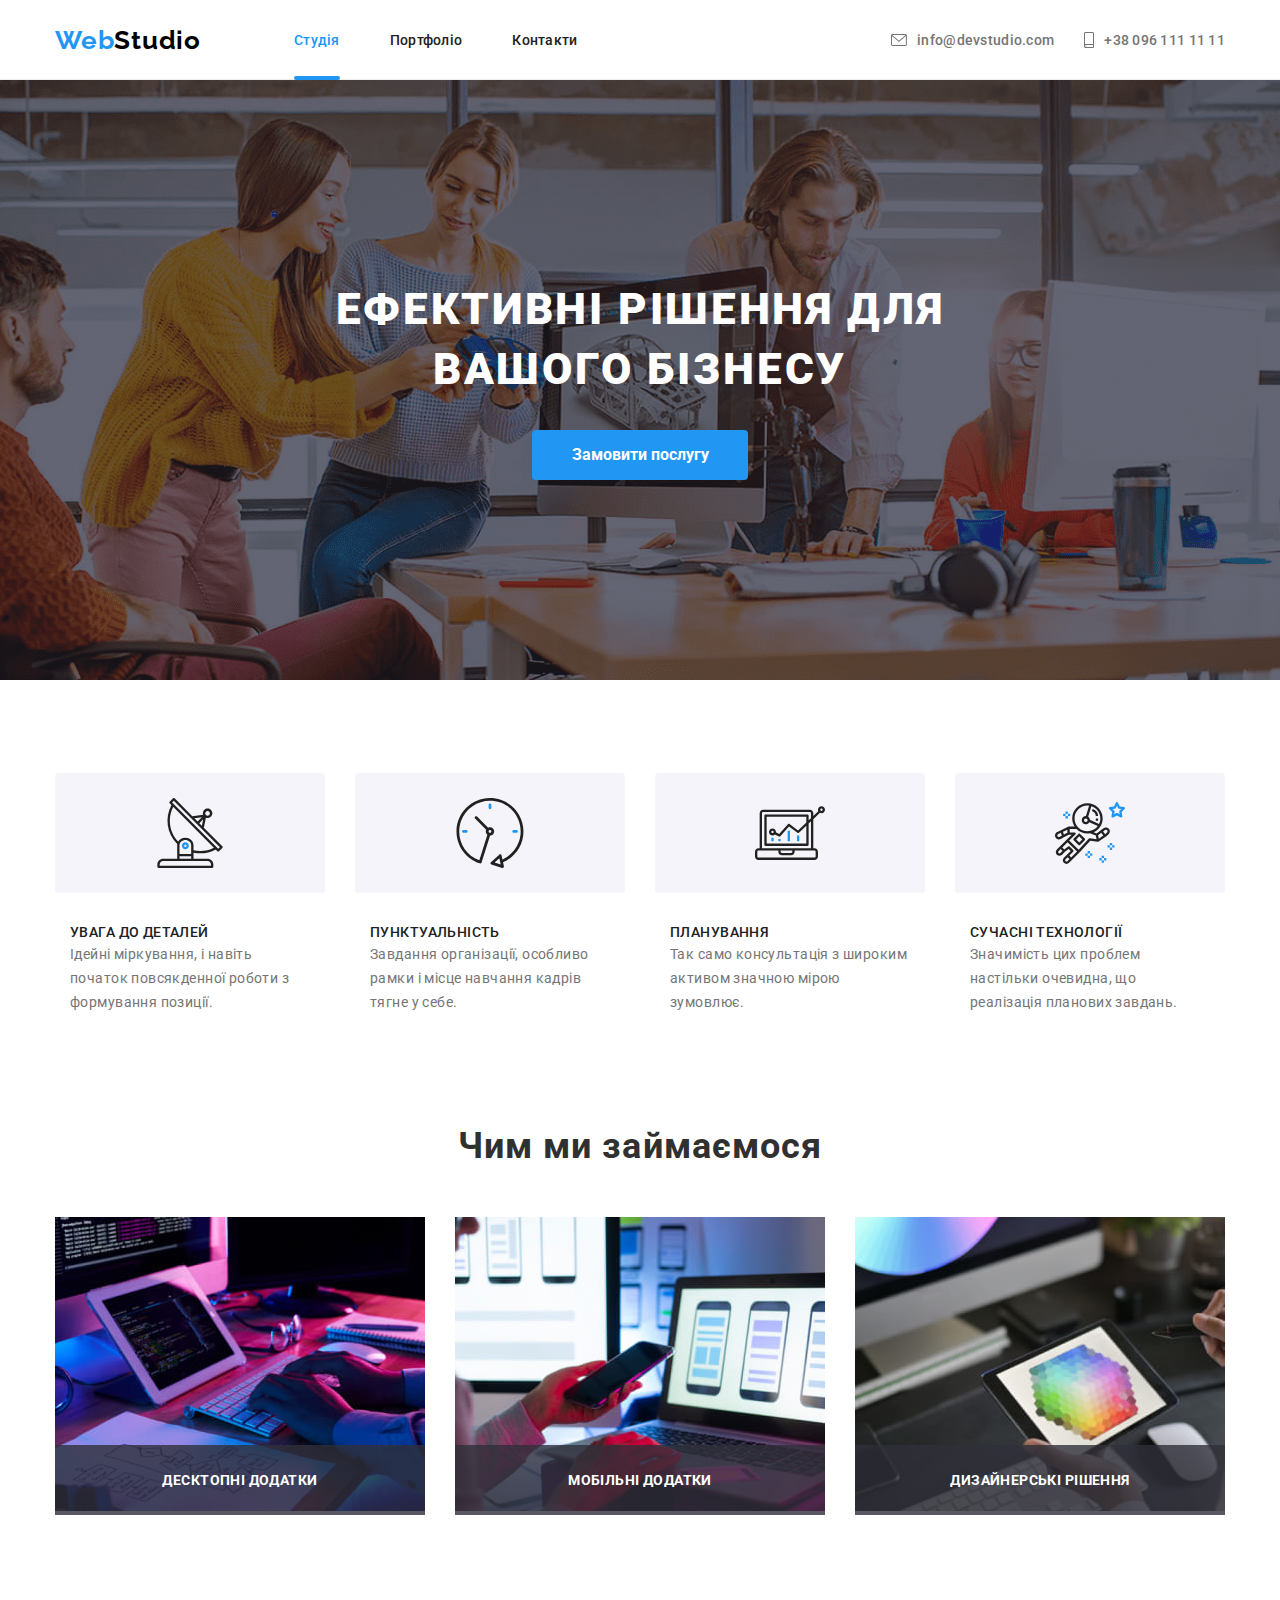
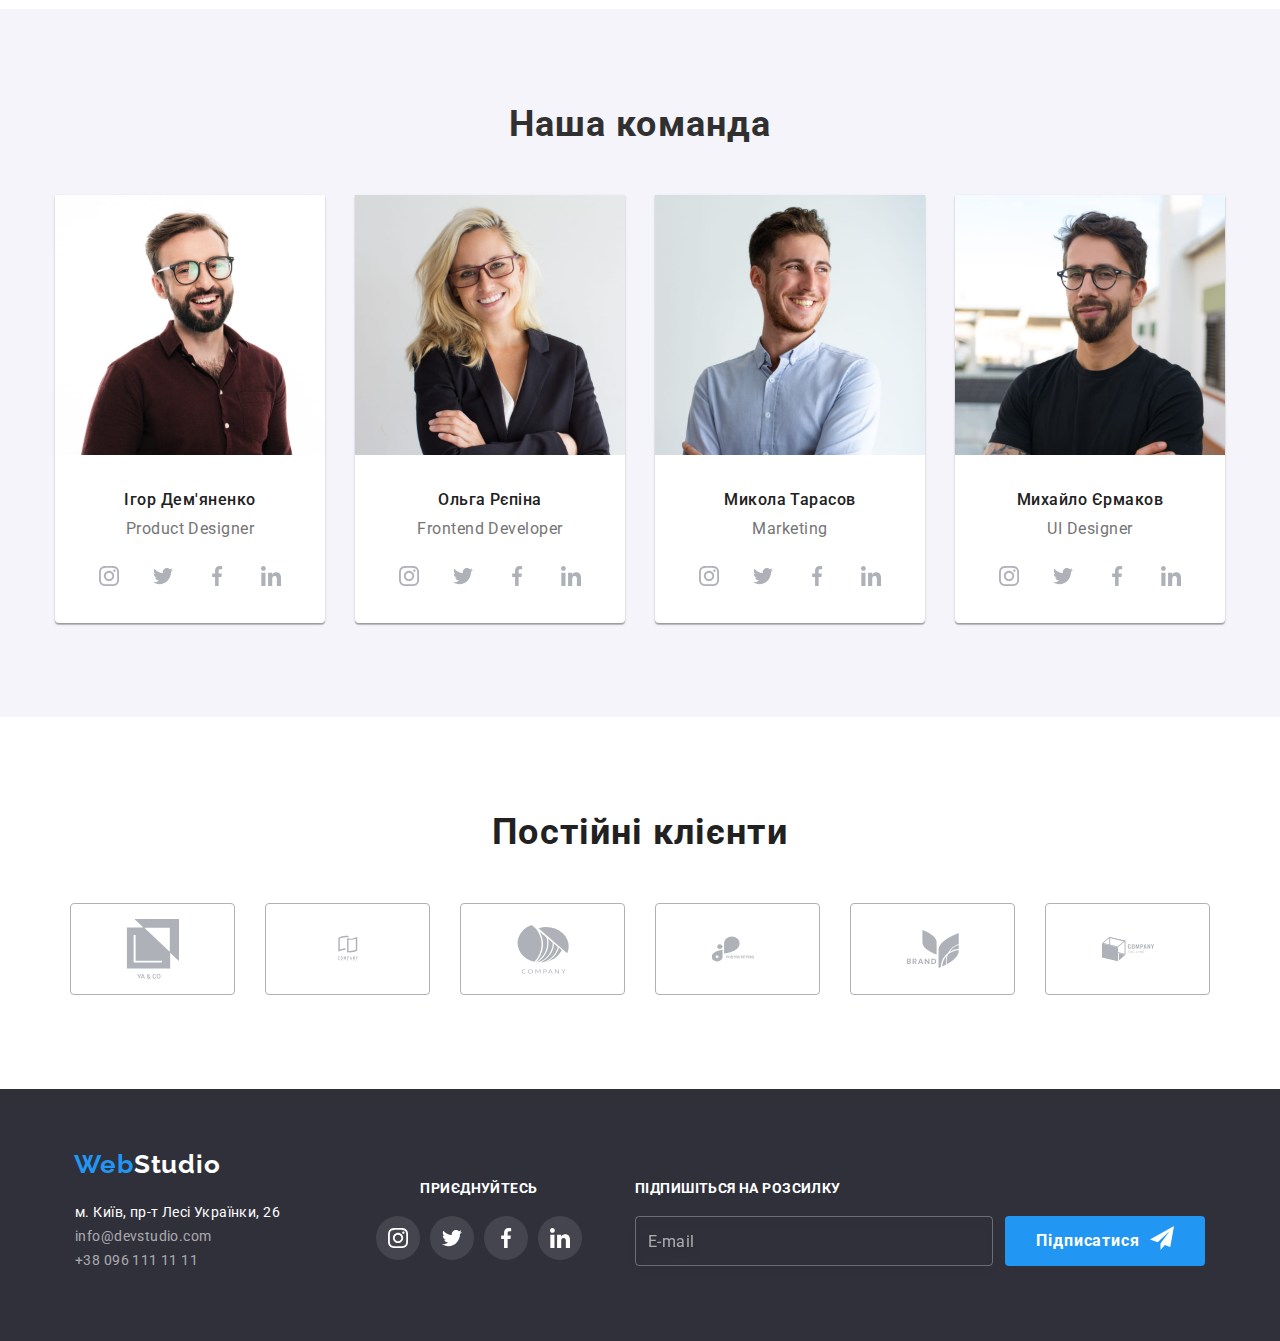
==== commit 3330abf7: "footer" ====
--- a/index.html
+++ b/index.html
@@ -364,12 +364,12 @@
                м. Київ, пр-т Лесі Українки, 26</a>
             </li>
             <li>
-                <a class="current-footer" href="mailto:info@devstudio.com" target="_blank"
+                <a class="current-footer-contact" href="mailto:info@devstudio.com" target="_blank"
                 rel="noopener noreferrer nofollow " class="footer-item link">
                  info@devstudio.com</a> 
             </li>
             <li>
-                <a class="current-footer" href="tel:+380961111111" class="footer-item link">
+                <a class="current-footer-contact" href="tel:+380961111111" class="footer-item link">
                     +38 096 111 11 11</a>
             </li>
         </ul>
--- a/css/main.min.css
+++ b/css/main.min.css
@@ -1 +1 @@
-:root{--primary-text-color: #303030;--secondary-text-color: #fff;--tetriary-text-color: #555;--primary-title-color: rgba (157 , 164 , 189 , 0,6);--description-text: #9da4bd;--accent-color: #2196F3;--header-border-color: #F5F5F5}.previous title{font-family:"Roboto",sans-serif;font-weight:500;font-size:11px;line-height:1,4;color:var(--primary-text-color)}.name{font-family:"Roboto",sans-serif;font-weight:700;font-size:42px;line-height:1,2;letter-spacing:.05em;color:var(--primary-text-color)}.html{-webkit-box-sizing:border-box;box-sizing:border-box}*,*::before,*::after{-webkit-box-sizing:border-box;box-sizing:border-box}.container{max-width:1200px;margin-left:auto;margin-right:auto;padding-left:15px;padding-right:15px}.section{padding-top:94px;padding-bottom:94px}h1,h2,h3,h4,h5,h6,p,ul{margin:0}.ul{padding:0;margin:0;list-style:none}.list{list-style:none;margin:0;padding:0}.img{display:block;width:100%}.btn{font-family:"Roboto",sans-serif;font-weight:600;font-size:12px;line-height:1,3;letter-spacing:.9em;background:#2196f3;cursor:pointer;color:var(--primary-text-color);width:1200px;padding:15px;margin-left:auto;margin-right:auto}.header{border-bottom:1px solid #ececec;height:80px}.header-contacts{display:-webkit-box;display:-ms-flexbox;display:flex;-webkit-column-gap:30px;-moz-column-gap:30px;column-gap:30px;margin-left:auto;-webkit-box-align:center;-ms-flex-align:center;align-items:center;padding:0}.header-contact{font-family:"Roboto",sans-serif;font-style:normal;font-weight:500;font-size:14px;text-decoration:none;color:var(--secondary-text-color)}.navigation{display:-webkit-box;display:-ms-flexbox;display:flex;-webkit-box-align:center;-ms-flex-align:center;align-items:center;-webkit-column-gap:93px;-moz-column-gap:93px;column-gap:93px}.navigation_list{margin:0;display:-webkit-box;display:-ms-flexbox;display:flex;-webkit-box-align:center;-ms-flex-align:center;align-items:center;-webkit-column-gap:50px;-moz-column-gap:50px;column-gap:50px;width:286px}.navigation_item{font-family:"Roboto";font-style:normal;font-weight:500;font-size:14px;letter-spacing:.02em;text-decoration:none;color:#212121}.navigation_link{font-family:"Roboto",sans-serif;font-style:normal;font-weight:700;font-size:26px;line-height:31px;text-decoration:none;letter-spacing:.03em;color:var(--secondary-text-color)}.navigation_link-current{color:#212121;text-decoration:none}.navigation_link-current:hover,.navigation_link-current:focus{color:#2196f3;-webkit-transition:color 250ms cubic-bezier(0.4, 0, 0.2, 1);transition:color 250ms cubic-bezier(0.4, 0, 0.2, 1)}.navigation_link-current{display:block;padding:32px 0}.navigation_link-current.active{position:relative;color:#2196f3}.navigation_link-current.action{position:relative;color:#2196f3}.flex-container{display:-webkit-box;display:-ms-flexbox;display:flex;-webkit-box-align:center;-ms-flex-align:center;align-items:center}.icon-smartphone{width:10px;height:16px;fill:#757575;margin-right:10px}.icon-envelope{width:16px;height:12px;fill:#757575;margin-right:10px}.contakt-current{font-family:"Roboto";font-style:normal;font-weight:500;font-size:14px;line-height:16px;letter-spacing:.02em;color:#757575;text-decoration:none;padding:32px 0;display:-webkit-box;display:-ms-flexbox;display:flex;-webkit-box-align:center;-ms-flex-align:center;align-items:center}.contakt-current:hover,.contakt-current:focus{color:#2196f3;-webkit-transition:color 250ms cubic-bezier(0.4, 0, 0.2, 1);transition:color 250ms cubic-bezier(0.4, 0, 0.2, 1)}.contakt-current:hover svg,.contakt-current:focus svg{fill:#2196f3;-webkit-transition:fill 250ms cubic-bezier(0.4, 0, 0.2, 1);transition:fill 250ms cubic-bezier(0.4, 0, 0.2, 1)}.page::after{content:"";position:absolute;display:block;height:4px;width:100%;background-color:#2196f3;border-radius:2px;bottom:0}.klik::after{content:"";position:absolute;display:block;height:4px;width:100%;background-color:#2196f3;border-radius:2px;bottom:0}.navigation_logo{font-family:"Raleway",sans-serif;font-style:normal;font-weight:700;font-size:26px;line-height:31px;letter-spacing:.03em;color:#000;text-decoration:none;padding:24px 0}.accent{font-family:"Raleway",sans-serif;font-style:normal;font-weight:700;font-size:26px;line-height:31px;letter-spacing:.03em;color:#2196f3}.hero{background-color:#2f303a;max-width:1600px;padding:0;height:600px;margin:auto;background-image:-webkit-gradient(linear, left top, left bottom, from(rgba(47, 48, 58, 0.4)), to(rgba(47, 48, 58, 0.4))),url(../imeges/fon.png);background-image:linear-gradient(rgba(47, 48, 58, 0.4), rgba(47, 48, 58, 0.4)),url(../imeges/fon.png);background-repeat:no-repeat;background-position:center;background-size:cover}.hero .container{text-align:center;padding:200px 0px;margin-left:auto;margin-right:auto}.hero_title{font-family:"Roboto",sans-serif;font-style:normal;font-weight:900;font-size:44px;line-height:1.36;letter-spacing:.06em;color:#fff;max-width:696px;text-align:center;margin:auto;margin-bottom:30px}.hero_btn{font-family:"Roboto";font-style:normal;font-weight:700;font-size:16px;line-height:30px;letter-spacing:.06em;color:#fff;color:var(--primary-text-color);width:216px;height:50px;padding:10px 32px;display:-webkit-box;display:-ms-flexbox;display:flex;text-align:center;margin-top:30px;cursor:pointer}.hero_link-current{color:#fff;font-family:"Roboto";font-style:normal;font-weight:700;font-size:16px;line-height:30px;text-decoration:none;width:216px;height:50px;background-color:#2196f3;border:none;border-radius:4px}.hero_link-current:hover,.hero_link-current:focus{color:#fff;-webkit-transition:color 250ms cubic-bezier(0.4, 0, 0.2, 1);transition:color 250ms cubic-bezier(0.4, 0, 0.2, 1);-webkit-transition:background-color 250ms cubic-bezier(0.4, 0, 0.2, 1);transition:background-color 250ms cubic-bezier(0.4, 0, 0.2, 1)}.port_list{display:-webkit-box;display:-ms-flexbox;display:flex;-webkit-column-gap:8px;-moz-column-gap:8px;column-gap:8px;margin-left:400px;padding-top:94px}.port_list_btn{color:var(--primary-text-color);padding-bottom:94px}.port_link-current{color:#212121;font-family:"Roboto",sans-serif;font-style:normal;text-decoration:none;max-width:130px;min-width:75px;height:38px;border-radius:4px;border:none;cursor:pointer;padding:6px 22px}.port_link-current:hover,.port_link-current:focus{color:#fff;background-color:#2196f3;-webkit-transition:color 250ms cubic-bezier(0.4, 0, 0.2, 1);transition:color 250ms cubic-bezier(0.4, 0, 0.2, 1);-webkit-transition:background-color 250ms cubic-bezier(0.4, 0, 0.2, 1);transition:background-color 250ms cubic-bezier(0.4, 0, 0.2, 1)}.about{padding-top:93px;padding-left:0px;margin-left:auto;margin-right:auto;max-width:1600px}.about-item{padding-bottom:10px}.about-item .container{width:1170px;height:98px}.about-list{display:-webkit-box;display:-ms-flexbox;display:flex;-webkit-column-gap:30px;-moz-column-gap:30px;column-gap:30px;padding-bottom:94px}.about-title{padding-bottom:50px;text-align:center}.about-title{font-family:"Roboto",sans-serif;font-style:normal;font-weight:700;font-size:36px;line-height:42px;letter-spacing:.03em;color:var(--primary-text-color)}.about-description{font-family:"Roboto",sans-serif;font-style:normal;font-weight:400;font-size:14px;line-height:24px;letter-spacing:.03em;color:#757575}.about-item-title{font-family:"Roboto",sans-serif;font-style:normal;font-weight:500;font-size:14px;line-height:19px;letter-spacing:.03em;color:#212121}.about-item-item{position:relative}.conteiner-wrapper .container{width:270px;min-height:70px;max-height:98px}.icon-group{background-color:#f5f4fa;display:-webkit-box;display:-ms-flexbox;display:flex;-webkit-box-align:center;-ms-flex-align:center;align-items:center;-webkit-box-pack:center;-ms-flex-pack:center;justify-content:center;width:270px;height:120px;margin-bottom:30px;border-radius:4px}.desc-wrapper .container{width:1170px;height:386px;padding-bottom:94px}.text{font-family:"Roboto";font-style:normal;font-weight:700;font-size:14px;line-height:16px;text-align:center;letter-spacing:.03em;text-transform:uppercase;color:#fff;width:370px;height:70px;background:rgba(47,48,58,.8);display:-webkit-box;display:-ms-flexbox;display:flex;-webkit-box-align:center;-ms-flex-align:center;align-items:center;-webkit-box-pack:center;-ms-flex-pack:center;justify-content:center;position:absolute;bottom:0px}.comand{background-color:#f5f4fa;max-width:1600px;height:708px;padding:0;margin:auto}.comand-container{width:1170px;height:428px;padding-bottom:94px}.comand-title{padding-top:94px;padding-bottom:50px;text-align:center}.comand-title{font-family:"Roboto",sans-serif;font-style:normal;font-weight:700;font-size:36px;line-height:42px;letter-spacing:.03em;color:var(--primary-text-color)}.comand-list{display:-webkit-box;display:-ms-flexbox;display:flex;-webkit-column-gap:30px;-moz-column-gap:30px;column-gap:30px}.comand-item{width:270px;height:428px;border-radius:0px 0px 4px 4px;-webkit-box-shadow:0px 1px 3px rgba(0,0,0,.12),0px 1px 1px rgba(0,0,0,.14),0px 2px 1px rgba(0,0,0,.2);box-shadow:0px 1px 3px rgba(0,0,0,.12),0px 1px 1px rgba(0,0,0,.14),0px 2px 1px rgba(0,0,0,.2);background-color:#fff}.comand-item-title{padding-bottom:10px;font-family:"Roboto";font-style:normal;font-weight:500;font-size:16px;line-height:19px;text-align:center;letter-spacing:.03em;color:#212121}.comand-item-text{font-family:"Roboto",sans-serif;font-style:normal;font-weight:400;font-size:16px;line-height:19px;letter-spacing:.03em;color:#757575;padding-bottom:16px}.comand-social{display:-webkit-box;display:-ms-flexbox;display:flex;-webkit-box-align:center;-ms-flex-align:center;align-items:center;-webkit-box-pack:center;-ms-flex-pack:center;justify-content:center;-webkit-column-gap:10px;-moz-column-gap:10px;column-gap:10px}.comand-social-item{display:-webkit-box;display:-ms-flexbox;display:flex;-webkit-box-align:center;-ms-flex-align:center;align-items:center;-webkit-box-pack:center;-ms-flex-pack:center;justify-content:center;-webkit-column-gap:10px;-moz-column-gap:10px;column-gap:10px;width:44px;height:44px}.container-item{padding-top:30px;text-align:center}.svg-social{width:20px}.social-link{width:44px;height:44px;border-radius:50%;background:#fff;-webkit-box-align:center;-ms-flex-align:center;align-items:center;-webkit-box-pack:center;-ms-flex-pack:center;justify-content:center;display:-webkit-box;display:-ms-flexbox;display:flex;fill:#757575}.social-link:hover,.social-link:focus{color:#fff;background-color:#2196f3;-webkit-transition:color 250ms cubic-bezier(0.4, 0, 0.2, 1);transition:color 250ms cubic-bezier(0.4, 0, 0.2, 1);-webkit-transition:background-color 250ms cubic-bezier(0.4, 0, 0.2, 1);transition:background-color 250ms cubic-bezier(0.4, 0, 0.2, 1)}.social-link:hover svg,.social-link:focus svg{fill:#fff;background-color:#2196f3;-webkit-transition:fill 250ms cubic-bezier(0.4, 0, 0.2, 1);transition:fill 250ms cubic-bezier(0.4, 0, 0.2, 1);-webkit-transition:background-color 250ms cubic-bezier(0.4, 0, 0.2, 1);transition:background-color 250ms cubic-bezier(0.4, 0, 0.2, 1)}.visually-hidden{font-family:"Roboto",sans-serif;font-style:normal;font-weight:700;font-size:18px;letter-spacing:.06em;color:#212121}.gallery-pre-title{font-family:"Roboto",sans-serif;font-style:normal;font-weight:400;font-size:16px;line-height:30px;letter-spacing:.03em;color:#757575}.gallery-item{width:370px}.imege{display:block}.gellery-thumb{position:relative;overflow:hidden}.gellery-overlay{content:"";position:absolute;display:-webkit-box;display:-ms-flexbox;display:flex;text-align:center;width:100%;height:100%;top:0;left:0;background:rgba(33,150,243,.9);padding:63px 24px;-webkit-transform:translateY(100%);transform:translateY(100%);-webkit-transition:-webkit-transform 250ms cubic-bezier(0.4, 0, 0.2, 1);transition:-webkit-transform 250ms cubic-bezier(0.4, 0, 0.2, 1);transition:transform 250ms cubic-bezier(0.4, 0, 0.2, 1);transition:transform 250ms cubic-bezier(0.4, 0, 0.2, 1), -webkit-transform 250ms cubic-bezier(0.4, 0, 0.2, 1)}.gellery-overley-text{font-family:"Roboto";font-style:normal;font-weight:400;font-size:18px;line-height:1.56;letter-spacing:.03em;color:#fff}.gallery-link{text-decoration:none;display:block}.gallery-link:focus,.gallery-link:hover{-webkit-box-shadow:0px 1px 3px rgba(0,0,0,.12),0px 1px 1px rgba(0,0,0,.14),0px 2px 1px rgba(0,0,0,.2);box-shadow:0px 1px 3px rgba(0,0,0,.12),0px 1px 1px rgba(0,0,0,.14),0px 2px 1px rgba(0,0,0,.2);-webkit-transition:-webkit-box-shadow 250ms cubic-bezier(0.4, 0, 0.2, 1);transition:-webkit-box-shadow 250ms cubic-bezier(0.4, 0, 0.2, 1);transition:box-shadow 250ms cubic-bezier(0.4, 0, 0.2, 1);transition:box-shadow 250ms cubic-bezier(0.4, 0, 0.2, 1), -webkit-box-shadow 250ms cubic-bezier(0.4, 0, 0.2, 1)}.gallery-link:focus .gellery-overlay,.gallery-link:hover .gellery-overlay{-webkit-transform:translateY(0);transform:translateY(0)}.galary-wrapper{padding:20px 24px;border-top:none;border-radius:0px 0px 4px 4px}.gallery-list{padding-top:32px;padding-bottom:94px;display:-webkit-box;display:-ms-flexbox;display:flex;-ms-flex-wrap:wrap;flex-wrap:wrap;gap:30px}.visually-hidden{padding-top:20px;padding-bottom:4px}.client{padding-bottom:94px;padding-top:94px;max-width:1600px;margin-left:auto;margin-right:auto}.client-container{width:1170px;height:184px}.client-titel{font-family:"Roboto";font-style:normal;font-weight:700;font-size:36px;line-height:42px;text-align:center;letter-spacing:.03em;color:#212121;padding-bottom:50px}.client-list{display:-webkit-box;display:-ms-flexbox;display:flex;gap:30px;padding-bottom:94px;fill:#757575}.client-item{width:170px;height:92px;border-radius:4px;border:1px solid #afb1b8;display:-webkit-box;display:-ms-flexbox;display:flex;-webkit-box-align:center;-ms-flex-align:center;align-items:center;-webkit-box-pack:center;-ms-flex-pack:center;justify-content:center}.icon-client{display:-webkit-box;display:-ms-flexbox;display:flex;-webkit-box-align:center;-ms-flex-align:center;align-items:center;-webkit-box-pack:center;-ms-flex-pack:center;justify-content:center;width:100%;height:100%}.icon-client:hover,.icon-client:focus{border:1px solid #2196f3;-webkit-transition:border 250ms cubic-bezier(0.4, 0, 0.2, 1);transition:border 250ms cubic-bezier(0.4, 0, 0.2, 1)}.icon-client:hover svg,.icon-client:focus svg{fill:#2196f3;-webkit-transition:fill 250ms cubic-bezier(0.4, 0, 0.2, 1);transition:fill 250ms cubic-bezier(0.4, 0, 0.2, 1)}.svg-client{width:106px;height:60px;fill:#afb1b8}.footer{background-color:#2f303a;margin:auto;padding:60px;max-width:1600px}.footer-list{margin-top:20px}.footer-contactcs{width:231px;height:81px}.footer-logo{font-family:"Raleway";font-style:normal;font-weight:700;font-size:26px;line-height:31px;letter-spacing:.03em;color:#fff;text-decoration:none}.footer-adress{font-family:"Roboto";font-style:normal;font-weight:400;font-size:14px;line-height:24px;letter-spacing:.03em;color:#fff}.footer-item{font-family:"Roboto",sans-serif;font-style:normal;font-weight:400;font-size:14px;line-height:24px;letter-spacing:.03em;color:#fff}.footer-wrapper{display:-webkit-box;display:-ms-flexbox;display:flex}.footer-social{font-family:"Roboto";font-style:normal;font-weight:700;font-size:14px;line-height:16px;letter-spacing:.03em;text-transform:uppercase;color:#fff;margin-bottom:20px}.footer-social{display:-webkit-box;display:-ms-flexbox;display:flex;-webkit-box-align:center;-ms-flex-align:center;align-items:center;-webkit-box-pack:center;-ms-flex-pack:center;justify-content:center;-webkit-column-gap:10px;-moz-column-gap:10px;column-gap:10px}.footer-form{display:-webkit-box;display:-ms-flexbox;display:flex;-webkit-column-gap:12px;-moz-column-gap:12px;column-gap:12px}.footer-form input{border:none;background:none;height:40px;border-radius:4px;padding-left:12px;cursor:pointer;outline:none;border:1px solid rgba(255,255,255,.3);-webkit-filter:drop-shadow(0px 4px 4px rgba(0, 0, 0, 0.15));filter:drop-shadow(0px 4px 4px rgba(0, 0, 0, 0.15));border-radius:4px;width:358px;height:50px}.footer-btn{font-family:"Roboto";font-style:normal;font-weight:700;font-size:16px;line-height:30px;background-color:#2196f3;letter-spacing:.06em;color:#fff;border-radius:4px;width:200px;height:50px;border:none;padding:10px 28px;text-align:center;display:-webkit-box;display:-ms-flexbox;display:flex;-webkit-box-pack:center;-ms-flex-pack:center;justify-content:center}.social-footer{width:206px;height:80px;margin-left:70px}.social-footer-item{display:-webkit-box;display:-ms-flexbox;display:flex;-webkit-box-align:center;-ms-flex-align:center;align-items:center;-webkit-box-pack:center;-ms-flex-pack:center;justify-content:center;-webkit-column-gap:10px;-moz-column-gap:10px;column-gap:10px;width:44px;height:44px}.logo-container{width:145px;height:31px;display:-webkit-box;display:-ms-flexbox;display:flex;-webkit-box-align:center;-ms-flex-align:center;align-items:center;-webkit-box-pack:center;-ms-flex-pack:center;justify-content:center}.current-footer{color:#fff;text-decoration:none;padding-top:9px}.current-footer:hover,.current-footer:focus{color:#2196f3;-webkit-transition:color 250ms cubic-bezier(0.4, 0, 0.2, 1);transition:color 250ms cubic-bezier(0.4, 0, 0.2, 1)}.svg-social{width:20px}.footer-social-link{width:44px;height:44px;border-radius:50%;background:rgba(255,255,255,.1);-webkit-box-align:center;-ms-flex-align:center;align-items:center;-webkit-box-pack:center;-ms-flex-pack:center;justify-content:center;display:-webkit-box;display:-ms-flexbox;display:flex;fill:#fff}.footer-social-link:hover,.footer-social-link:focus{background-color:#2196f3;-webkit-transition:background-color 250ms cubic-bezier(0.4, 0, 0.2, 1);transition:background-color 250ms cubic-bezier(0.4, 0, 0.2, 1)}.booking{width:570px;height:86px;margin-left:auto}.booking-text{font-family:"Roboto";font-style:normal;font-weight:700;font-size:14px;line-height:16px;letter-spacing:.03em;text-transform:uppercase;color:#fff;margin-bottom:20px}.svg-booking{width:24px;height:24px;margin-left:10px}.text-mail input{font-family:"Roboto";font-style:normal;font-weight:400;font-size:16px;line-height:20px;color:rgba(255,255,255,.6)}.text-mail input :focus{font-family:"Roboto";font-style:normal;font-weight:400;font-size:16px;line-height:20px;display:-webkit-box;display:-ms-flexbox;display:flex;-webkit-box-align:center;-ms-flex-align:center;align-items:center;letter-spacing:.03em;color:rgba(255,255,255,.6);-webkit-transition:color 250ms cubic-bezier(0.4, 0, 0.2, 1);transition:color 250ms cubic-bezier(0.4, 0, 0.2, 1)}.text-mail ::-webkit-input-placeholder{font-family:"Roboto";font-style:normal;font-weight:400;font-size:16px;letter-spacing:.03em;color:rgba(255,255,255,.6)}.text-mail ::-moz-placeholder{font-family:"Roboto";font-style:normal;font-weight:400;font-size:16px;letter-spacing:.03em;color:rgba(255,255,255,.6)}.text-mail :-ms-input-placeholder{font-family:"Roboto";font-style:normal;font-weight:400;font-size:16px;letter-spacing:.03em;color:rgba(255,255,255,.6)}.text-mail ::-ms-input-placeholder{font-family:"Roboto";font-style:normal;font-weight:400;font-size:16px;letter-spacing:.03em;color:rgba(255,255,255,.6)}.text-mail ::placeholder{font-family:"Roboto";font-style:normal;font-weight:400;font-size:16px;letter-spacing:.03em;color:rgba(255,255,255,.6)}.backdrop{position:fixed;width:100%;height:100%;background:rgba(0,0,0,.5);top:0;left:0;-webkit-transition:opacity 250ms cubic-bezier(0.4, 0, 0.2, 1),visibility 250ms cubic-bezier(0.4, 0, 0.2, 1);transition:opacity 250ms cubic-bezier(0.4, 0, 0.2, 1),visibility 250ms cubic-bezier(0.4, 0, 0.2, 1)}.is-hidden{opacity:0;visibility:hidden;pointer-events:none}.modal{padding:40px;width:528px;height:581px;position:absolute;top:50%;left:50%;background:#fff;-webkit-transform:translate(-50%, -50%);transform:translate(-50%, -50%);-webkit-transition:-webkit-transform 250ms cubic-bezier(0.4, 0, 0.2, 1);transition:-webkit-transform 250ms cubic-bezier(0.4, 0, 0.2, 1);transition:transform 250ms cubic-bezier(0.4, 0, 0.2, 1);transition:transform 250ms cubic-bezier(0.4, 0, 0.2, 1), -webkit-transform 250ms cubic-bezier(0.4, 0, 0.2, 1)}.modal-titel{font-family:"Roboto";font-style:normal;text-align:center;font-weight:700;font-size:20px;line-height:23px;letter-spacing:.03em;color:#212121;margin-bottom:12px}.modal-btn{width:200px;height:50px;border:none;border-radius:4px;background-color:#2196f3;color:#fff;padding:10px 52px;-webkit-box-shadow:0px 4px 4px rgba(0,0,0,.15);box-shadow:0px 4px 4px rgba(0,0,0,.15);cursor:pointer;margin-top:30px;margin-left:116px;font-family:"Roboto";font-style:normal;font-weight:700;font-size:16px;line-height:30px;display:-webkit-box;display:-ms-flexbox;display:flex;-webkit-box-align:center;-ms-flex-align:center;align-items:center;text-align:center;letter-spacing:.06em}.close-button{position:absolute;right:10px;top:10px;background:#fff;border:1px solid rgba(0,0,0,.1);width:30px;height:30px;border-radius:50%;fill:#000;cursor:pointer;-webkit-box-align:center;-ms-flex-align:center;align-items:center;display:-webkit-box;display:-ms-flexbox;display:flex}.close-button :hover,.close-button :focus{fill:#2196f3;-webkit-transition:fill 250ms cubic-bezier(0.4, 0, 0.2, 1);transition:fill 250ms cubic-bezier(0.4, 0, 0.2, 1)}.form-element{display:-webkit-box;display:-ms-flexbox;display:flex;-webkit-box-orient:vertical;-webkit-box-direction:normal;-ms-flex-direction:column;flex-direction:column;margin-top:12px}.form-element label{margin-top:10px;margin-bottom:4px}.form-element input{border:none;height:40px;font-size:20px;border-radius:4px;border:1px solid rgba(33,33,33,.2);padding-left:42px;cursor:pointer;outline:none;width:100%}.form-element svg{position:absolute;top:50%;left:12px;-webkit-transform:translateY(-50%);transform:translateY(-50%)}.form-element :focus-within input{border:1px solid #2196f3;-webkit-transition:border 250ms cubic-bezier(0.4, 0, 0.2, 1);transition:border 250ms cubic-bezier(0.4, 0, 0.2, 1)}.form-element :focus-within input+svg{fill:#2196f3;-webkit-transition:fill 250ms cubic-bezier(0.4, 0, 0.2, 1);transition:fill 250ms cubic-bezier(0.4, 0, 0.2, 1)}.label{font-weight:400;font-size:20px;line-height:14px;letter-spacing:.01em;color:#757575}.input-wrapper{position:relative}.svg-form{width:18px;height:18px;fill:#212121}.coment{width:448px;height:120px;outline:none;resize:none;border:none;border:1px solid rgba(33,33,33,.2);border-radius:4px;padding:12px 16px;cursor:pointer}.coment ::-webkit-input-placeholder{font-family:"Roboto";font-style:normal;font-weight:400;font-size:12px;line-height:14px;letter-spacing:.01em;color:rgba(117,117,117,.5)}.coment ::-moz-placeholder{font-family:"Roboto";font-style:normal;font-weight:400;font-size:12px;line-height:14px;letter-spacing:.01em;color:rgba(117,117,117,.5)}.coment :-ms-input-placeholder{font-family:"Roboto";font-style:normal;font-weight:400;font-size:12px;line-height:14px;letter-spacing:.01em;color:rgba(117,117,117,.5)}.coment ::-ms-input-placeholder{font-family:"Roboto";font-style:normal;font-weight:400;font-size:12px;line-height:14px;letter-spacing:.01em;color:rgba(117,117,117,.5)}.coment ::placeholder{font-family:"Roboto";font-style:normal;font-weight:400;font-size:12px;line-height:14px;letter-spacing:.01em;color:rgba(117,117,117,.5)}.text-form{font-family:"Roboto";font-style:normal;font-weight:400;font-size:12px;line-height:14px;letter-spacing:.01em;color:#757575}.accent-modal{font-family:"Roboto";font-style:normal;font-weight:400;font-size:14px;line-height:24px;letter-spacing:.03em;-webkit-text-decoration-line:underline;text-decoration-line:underline;color:#2196f3}.checkbox{width:16px;height:15px;border:2px solid #212121;border-radius:3px;display:-webkit-box;display:-ms-flexbox;display:flex;-webkit-box-align:center;-ms-flex-align:center;align-items:center;margin-right:7px;-webkit-transition:border 250ms cubic-bezier(0.4, 0, 0.2, 1);transition:border 250ms cubic-bezier(0.4, 0, 0.2, 1)}.topic{display:-webkit-box;display:-ms-flexbox;display:flex;margin-top:20px;-webkit-box-align:center;-ms-flex-align:center;align-items:center;-webkit-box-pack:center;-ms-flex-pack:center;justify-content:center}.topic-text{font-family:"Roboto";font-style:normal;font-weight:400;font-size:14px;line-height:24px;letter-spacing:.03em;color:#757575}.topic input:checked+.checkbox{background-color:#2196f3;border:2px solid #2196f3;-webkit-transition:border 250ms cubic-bezier(0.4, 0, 0.2, 1);transition:border 250ms cubic-bezier(0.4, 0, 0.2, 1)}.accept{position:absolute;white-space:nowrap;width:1px;height:1px;overflow:hidden;border:0;padding:0;clip:rect(0 0 0 0);-webkit-clip-path:inset(50%);clip-path:inset(50%);margin:-1px}/*# sourceMappingURL=main.min.css.map */+:root{--primary-text-color: #303030;--secondary-text-color: #fff;--tetriary-text-color: #555;--primary-title-color: rgba (157 , 164 , 189 , 0,6);--description-text: #9da4bd;--accent-color: #2196F3;--header-border-color: #F5F5F5}.previous title{font-family:"Roboto",sans-serif;font-weight:500;font-size:11px;line-height:1,4;color:var(--primary-text-color)}.name{font-family:"Roboto",sans-serif;font-weight:700;font-size:42px;line-height:1,2;letter-spacing:.05em;color:var(--primary-text-color)}.html{-webkit-box-sizing:border-box;box-sizing:border-box}*,*::before,*::after{-webkit-box-sizing:border-box;box-sizing:border-box}.container{max-width:1200px;margin-left:auto;margin-right:auto;padding-left:15px;padding-right:15px}.section{padding-top:94px;padding-bottom:94px}h1,h2,h3,h4,h5,h6,p,ul{margin:0}.ul{padding:0;margin:0;list-style:none}.list{list-style:none;margin:0;padding:0}.img{display:block;width:100%}.btn{font-family:"Roboto",sans-serif;font-weight:600;font-size:12px;line-height:1,3;letter-spacing:.9em;background:#2196f3;cursor:pointer;color:var(--primary-text-color);width:1200px;padding:15px;margin-left:auto;margin-right:auto}.header{border-bottom:1px solid #ececec;height:80px}.header-contacts{display:-webkit-box;display:-ms-flexbox;display:flex;-webkit-column-gap:30px;-moz-column-gap:30px;column-gap:30px;margin-left:auto;-webkit-box-align:center;-ms-flex-align:center;align-items:center;padding:0}.header-contact{font-family:"Roboto",sans-serif;font-style:normal;font-weight:500;font-size:14px;text-decoration:none;color:var(--secondary-text-color)}.navigation{display:-webkit-box;display:-ms-flexbox;display:flex;-webkit-box-align:center;-ms-flex-align:center;align-items:center;-webkit-column-gap:93px;-moz-column-gap:93px;column-gap:93px}.navigation_list{margin:0;display:-webkit-box;display:-ms-flexbox;display:flex;-webkit-box-align:center;-ms-flex-align:center;align-items:center;-webkit-column-gap:50px;-moz-column-gap:50px;column-gap:50px;width:286px}.navigation_item{font-family:"Roboto";font-style:normal;font-weight:500;font-size:14px;letter-spacing:.02em;text-decoration:none;color:#212121}.navigation_link{font-family:"Roboto",sans-serif;font-style:normal;font-weight:700;font-size:26px;line-height:31px;text-decoration:none;letter-spacing:.03em;color:var(--secondary-text-color)}.navigation_link-current{color:#212121;text-decoration:none}.navigation_link-current:hover,.navigation_link-current:focus{color:#2196f3;-webkit-transition:color 250ms cubic-bezier(0.4, 0, 0.2, 1);transition:color 250ms cubic-bezier(0.4, 0, 0.2, 1)}.navigation_link-current{display:block;padding:32px 0}.navigation_link-current.active{position:relative;color:#2196f3}.navigation_link-current.action{position:relative;color:#2196f3}.flex-container{display:-webkit-box;display:-ms-flexbox;display:flex;-webkit-box-align:center;-ms-flex-align:center;align-items:center}.icon-smartphone{width:10px;height:16px;fill:#757575;margin-right:10px}.icon-envelope{width:16px;height:12px;fill:#757575;margin-right:10px}.contakt-current{font-family:"Roboto";font-style:normal;font-weight:500;font-size:14px;line-height:16px;letter-spacing:.02em;color:#757575;text-decoration:none;padding:32px 0;display:-webkit-box;display:-ms-flexbox;display:flex;-webkit-box-align:center;-ms-flex-align:center;align-items:center}.contakt-current:hover,.contakt-current:focus{color:#2196f3;-webkit-transition:color 250ms cubic-bezier(0.4, 0, 0.2, 1);transition:color 250ms cubic-bezier(0.4, 0, 0.2, 1)}.contakt-current:hover svg,.contakt-current:focus svg{fill:#2196f3;-webkit-transition:fill 250ms cubic-bezier(0.4, 0, 0.2, 1);transition:fill 250ms cubic-bezier(0.4, 0, 0.2, 1)}.page::after{content:"";position:absolute;display:block;height:4px;width:100%;background-color:#2196f3;border-radius:2px;bottom:0}.klik::after{content:"";position:absolute;display:block;height:4px;width:100%;background-color:#2196f3;border-radius:2px;bottom:0}.navigation_logo{font-family:"Raleway",sans-serif;font-style:normal;font-weight:700;font-size:26px;line-height:31px;letter-spacing:.03em;color:#000;text-decoration:none;padding:24px 0}.accent{font-family:"Raleway",sans-serif;font-style:normal;font-weight:700;font-size:26px;line-height:31px;letter-spacing:.03em;color:#2196f3}.hero{background-color:#2f303a;max-width:1600px;padding:0;height:600px;margin:auto;background-image:-webkit-gradient(linear, left top, left bottom, from(rgba(47, 48, 58, 0.4)), to(rgba(47, 48, 58, 0.4))),url(../imeges/fon.png);background-image:linear-gradient(rgba(47, 48, 58, 0.4), rgba(47, 48, 58, 0.4)),url(../imeges/fon.png);background-repeat:no-repeat;background-position:center;background-size:cover}.hero .container{text-align:center;padding:200px 0px;margin-left:auto;margin-right:auto}.hero_title{font-family:"Roboto",sans-serif;font-style:normal;font-weight:900;font-size:44px;line-height:1.36;letter-spacing:.06em;color:#fff;max-width:696px;text-align:center;margin:auto;margin-bottom:30px}.hero_btn{font-family:"Roboto";font-style:normal;font-weight:700;font-size:16px;line-height:30px;letter-spacing:.06em;color:#fff;color:var(--primary-text-color);width:216px;height:50px;padding:10px 32px;display:-webkit-box;display:-ms-flexbox;display:flex;text-align:center;margin-top:30px;cursor:pointer}.hero_link-current{color:#fff;font-family:"Roboto";font-style:normal;font-weight:700;font-size:16px;line-height:30px;text-decoration:none;background-color:#2196f3;border:none;border-radius:4px;width:216px;height:50px;padding:10px 32px}.hero_link-current:hover,.hero_link-current:focus{color:#fff;-webkit-transition:color 250ms cubic-bezier(0.4, 0, 0.2, 1);transition:color 250ms cubic-bezier(0.4, 0, 0.2, 1);-webkit-transition:background-color 250ms cubic-bezier(0.4, 0, 0.2, 1);transition:background-color 250ms cubic-bezier(0.4, 0, 0.2, 1)}.port_list{display:-webkit-box;display:-ms-flexbox;display:flex;-webkit-box-pack:center;-ms-flex-pack:center;justify-content:center;-webkit-column-gap:8px;-moz-column-gap:8px;column-gap:8px;padding-top:94px}.port_list_btn{color:var(--primary-text-color);padding-bottom:94px}.port_link-current{color:#212121;font-family:"Roboto",sans-serif;font-style:normal;text-decoration:none;max-width:130px;min-width:75px;height:38px;border-radius:4px;border:none;cursor:pointer;padding:6px 22px}.port_link-current:hover,.port_link-current:focus{color:#fff;background-color:#2196f3;-webkit-transition:color 250ms cubic-bezier(0.4, 0, 0.2, 1);transition:color 250ms cubic-bezier(0.4, 0, 0.2, 1);-webkit-transition:background-color 250ms cubic-bezier(0.4, 0, 0.2, 1);transition:background-color 250ms cubic-bezier(0.4, 0, 0.2, 1)}.about{padding-top:93px;padding-left:0px;margin-left:auto;margin-right:auto;max-width:1600px}.about-item{padding-bottom:10px}.about-item .container{width:1170px;height:98px}.about-list{display:-webkit-box;display:-ms-flexbox;display:flex;-webkit-column-gap:30px;-moz-column-gap:30px;column-gap:30px;padding-bottom:94px}.about-title{padding-bottom:50px;text-align:center}.about-title{font-family:"Roboto",sans-serif;font-style:normal;font-weight:700;font-size:36px;line-height:42px;letter-spacing:.03em;color:var(--primary-text-color)}.about-description{font-family:"Roboto",sans-serif;font-style:normal;font-weight:400;font-size:14px;line-height:24px;letter-spacing:.03em;color:#757575}.about-item-title{font-family:"Roboto",sans-serif;font-style:normal;font-weight:500;font-size:14px;line-height:19px;letter-spacing:.03em;color:#212121}.about-item-item{position:relative}.conteiner-wrapper .container{width:270px;min-height:70px;max-height:98px}.icon-group{background-color:#f5f4fa;display:-webkit-box;display:-ms-flexbox;display:flex;-webkit-box-align:center;-ms-flex-align:center;align-items:center;-webkit-box-pack:center;-ms-flex-pack:center;justify-content:center;width:270px;height:120px;margin-bottom:30px;border-radius:4px}.desc-wrapper .container{width:1170px;height:386px;padding-bottom:94px}.text{font-family:"Roboto";font-style:normal;font-weight:700;font-size:14px;line-height:16px;text-align:center;letter-spacing:.03em;text-transform:uppercase;color:#fff;width:370px;height:70px;background:rgba(47,48,58,.8);display:-webkit-box;display:-ms-flexbox;display:flex;-webkit-box-align:center;-ms-flex-align:center;align-items:center;-webkit-box-pack:center;-ms-flex-pack:center;justify-content:center;position:absolute;bottom:0px}.comand{background-color:#f5f4fa;max-width:1600px;height:708px;padding:0;margin:auto}.comand-container{width:1170px;height:428px;padding-bottom:94px}.comand-title{padding-top:94px;padding-bottom:50px;text-align:center}.comand-title{font-family:"Roboto",sans-serif;font-style:normal;font-weight:700;font-size:36px;line-height:42px;letter-spacing:.03em;color:var(--primary-text-color)}.comand-list{display:-webkit-box;display:-ms-flexbox;display:flex;-webkit-column-gap:30px;-moz-column-gap:30px;column-gap:30px}.comand-item{width:270px;height:428px;border-radius:0px 0px 4px 4px;-webkit-box-shadow:0px 1px 3px rgba(0,0,0,.12),0px 1px 1px rgba(0,0,0,.14),0px 2px 1px rgba(0,0,0,.2);box-shadow:0px 1px 3px rgba(0,0,0,.12),0px 1px 1px rgba(0,0,0,.14),0px 2px 1px rgba(0,0,0,.2);background-color:#fff}.comand-item-title{padding-bottom:10px;font-family:"Roboto";font-style:normal;font-weight:500;font-size:16px;line-height:19px;text-align:center;letter-spacing:.03em;color:#212121}.comand-item-text{font-family:"Roboto",sans-serif;font-style:normal;font-weight:400;font-size:16px;line-height:19px;letter-spacing:.03em;color:#757575;padding-bottom:16px}.comand-social{display:-webkit-box;display:-ms-flexbox;display:flex;-webkit-box-align:center;-ms-flex-align:center;align-items:center;-webkit-box-pack:center;-ms-flex-pack:center;justify-content:center;-webkit-column-gap:10px;-moz-column-gap:10px;column-gap:10px}.comand-social-item{display:-webkit-box;display:-ms-flexbox;display:flex;-webkit-box-align:center;-ms-flex-align:center;align-items:center;-webkit-box-pack:center;-ms-flex-pack:center;justify-content:center;-webkit-column-gap:10px;-moz-column-gap:10px;column-gap:10px;width:44px;height:44px}.container-item{padding-top:30px;text-align:center}.svg-social{width:20px}.social-link{width:44px;height:44px;border-radius:50%;background:#fff;-webkit-box-align:center;-ms-flex-align:center;align-items:center;-webkit-box-pack:center;-ms-flex-pack:center;justify-content:center;display:-webkit-box;display:-ms-flexbox;display:flex;fill:#afb1b8}.social-link:hover,.social-link:focus{color:#fff;background-color:#2196f3;-webkit-transition:color 250ms cubic-bezier(0.4, 0, 0.2, 1);transition:color 250ms cubic-bezier(0.4, 0, 0.2, 1);-webkit-transition:background-color 250ms cubic-bezier(0.4, 0, 0.2, 1);transition:background-color 250ms cubic-bezier(0.4, 0, 0.2, 1)}.social-link:hover svg,.social-link:focus svg{fill:#fff;background-color:#2196f3;-webkit-transition:fill 250ms cubic-bezier(0.4, 0, 0.2, 1);transition:fill 250ms cubic-bezier(0.4, 0, 0.2, 1);-webkit-transition:background-color 250ms cubic-bezier(0.4, 0, 0.2, 1);transition:background-color 250ms cubic-bezier(0.4, 0, 0.2, 1)}.visually-hidden{font-family:"Roboto",sans-serif;font-style:normal;font-weight:700;font-size:18px;letter-spacing:.06em;color:#212121}.gallery-pre-title{font-family:"Roboto",sans-serif;font-style:normal;font-weight:400;font-size:16px;line-height:30px;letter-spacing:.03em;color:#757575}.gallery-item{width:370px}.imege{display:block}.gellery-thumb{position:relative;overflow:hidden}.gellery-overlay{content:"";position:absolute;display:-webkit-box;display:-ms-flexbox;display:flex;text-align:center;width:100%;height:100%;top:0;left:0;background:rgba(33,150,243,.9);padding:63px 24px;-webkit-transform:translateY(100%);transform:translateY(100%);-webkit-transition:-webkit-transform 250ms cubic-bezier(0.4, 0, 0.2, 1);transition:-webkit-transform 250ms cubic-bezier(0.4, 0, 0.2, 1);transition:transform 250ms cubic-bezier(0.4, 0, 0.2, 1);transition:transform 250ms cubic-bezier(0.4, 0, 0.2, 1), -webkit-transform 250ms cubic-bezier(0.4, 0, 0.2, 1)}.gellery-overley-text{font-family:"Roboto";font-style:normal;font-weight:400;font-size:18px;line-height:1.56;letter-spacing:.03em;color:#fff}.gallery-link{text-decoration:none;display:block}.gallery-link:focus,.gallery-link:hover{-webkit-box-shadow:0px 1px 3px rgba(0,0,0,.12),0px 1px 1px rgba(0,0,0,.14),0px 2px 1px rgba(0,0,0,.2);box-shadow:0px 1px 3px rgba(0,0,0,.12),0px 1px 1px rgba(0,0,0,.14),0px 2px 1px rgba(0,0,0,.2);-webkit-transition:-webkit-box-shadow 250ms cubic-bezier(0.4, 0, 0.2, 1);transition:-webkit-box-shadow 250ms cubic-bezier(0.4, 0, 0.2, 1);transition:box-shadow 250ms cubic-bezier(0.4, 0, 0.2, 1);transition:box-shadow 250ms cubic-bezier(0.4, 0, 0.2, 1), -webkit-box-shadow 250ms cubic-bezier(0.4, 0, 0.2, 1)}.gallery-link:focus .gellery-overlay,.gallery-link:hover .gellery-overlay{-webkit-transform:translateY(0);transform:translateY(0)}.galary-wrapper{padding:20px 24px;border-top:none;border-radius:0px 0px 4px 4px}.gallery-list{padding-top:32px;padding-bottom:94px;display:-webkit-box;display:-ms-flexbox;display:flex;-ms-flex-wrap:wrap;flex-wrap:wrap;gap:30px}.visually-hidden{padding-top:20px;padding-bottom:4px}.client{padding-bottom:94px;padding-top:94px;max-width:1600px;margin-left:auto;margin-right:auto}.client-container{width:1170px;height:184px}.client-titel{font-family:"Roboto";font-style:normal;font-weight:700;font-size:36px;line-height:42px;text-align:center;letter-spacing:.03em;color:#212121;padding-bottom:50px}.client-list{display:-webkit-box;display:-ms-flexbox;display:flex;gap:30px;padding-bottom:94px;fill:#757575}.client-item{width:170px;height:92px;border-radius:4px;border:1px solid #afb1b8;display:-webkit-box;display:-ms-flexbox;display:flex;-webkit-box-align:center;-ms-flex-align:center;align-items:center;-webkit-box-pack:center;-ms-flex-pack:center;justify-content:center}.icon-client{display:-webkit-box;display:-ms-flexbox;display:flex;-webkit-box-align:center;-ms-flex-align:center;align-items:center;-webkit-box-pack:center;-ms-flex-pack:center;justify-content:center;width:100%;height:100%}.icon-client:hover,.icon-client:focus{border:1px solid #2196f3;-webkit-transition:border 250ms cubic-bezier(0.4, 0, 0.2, 1);transition:border 250ms cubic-bezier(0.4, 0, 0.2, 1)}.icon-client:hover svg,.icon-client:focus svg{fill:#2196f3;-webkit-transition:fill 250ms cubic-bezier(0.4, 0, 0.2, 1);transition:fill 250ms cubic-bezier(0.4, 0, 0.2, 1)}.svg-client{width:106px;height:60px;fill:#afb1b8}.footer{background-color:#2f303a;margin:auto;padding:60px;max-width:1600px}.footer-list{margin-top:20px}.footer-contactcs{width:231px;height:81px}.footer-logo{font-family:"Raleway";font-style:normal;font-weight:700;font-size:26px;line-height:31px;letter-spacing:.03em;color:#fff;text-decoration:none}.footer-adress{font-family:"Roboto";font-style:normal;font-weight:400;font-size:14px;line-height:24px;letter-spacing:.03em;color:#fff}.footer-item{font-family:"Roboto",sans-serif;font-style:normal;font-weight:400;font-size:14px;line-height:24px;letter-spacing:.03em;color:#fff}.footer-wrapper{display:-webkit-box;display:-ms-flexbox;display:flex}.footer-social{font-family:"Roboto";font-style:normal;font-weight:700;font-size:14px;line-height:16px;letter-spacing:.03em;text-transform:uppercase;color:#fff;margin-bottom:20px}.footer-social{display:-webkit-box;display:-ms-flexbox;display:flex;-webkit-box-align:center;-ms-flex-align:center;align-items:center;-webkit-box-pack:center;-ms-flex-pack:center;justify-content:center;-webkit-column-gap:10px;-moz-column-gap:10px;column-gap:10px}.footer-form{display:-webkit-box;display:-ms-flexbox;display:flex;-webkit-column-gap:12px;-moz-column-gap:12px;column-gap:12px}.footer-form input{border:none;background:none;height:40px;border-radius:4px;padding-left:12px;cursor:pointer;outline:none;border:1px solid rgba(255,255,255,.3);-webkit-filter:drop-shadow(0px 4px 4px rgba(0, 0, 0, 0.15));filter:drop-shadow(0px 4px 4px rgba(0, 0, 0, 0.15));border-radius:4px;width:358px;height:50px}.footer-btn{font-family:"Roboto";font-style:normal;font-weight:700;font-size:16px;line-height:30px;background-color:#2196f3;letter-spacing:.06em;color:#fff;border-radius:4px;width:200px;height:50px;border:none;padding:10px 28px;text-align:center;display:-webkit-box;display:-ms-flexbox;display:flex;-webkit-box-pack:center;-ms-flex-pack:center;justify-content:center}.social-footer{width:206px;height:80px;margin-left:70px}.social-footer-item{display:-webkit-box;display:-ms-flexbox;display:flex;-webkit-box-align:center;-ms-flex-align:center;align-items:center;-webkit-box-pack:center;-ms-flex-pack:center;justify-content:center;-webkit-column-gap:10px;-moz-column-gap:10px;column-gap:10px;width:44px;height:44px}.logo-container{width:145px;height:31px;display:-webkit-box;display:-ms-flexbox;display:flex;-webkit-box-align:center;-ms-flex-align:center;align-items:center;-webkit-box-pack:center;-ms-flex-pack:center;justify-content:center}.current-footer{color:#fff;text-decoration:none;padding-top:9px}.current-footer-contact{font-family:"Roboto";font-style:normal;font-weight:400;font-size:14px;line-height:24px;letter-spacing:.03em;color:rgba(255,255,255,.6);text-decoration:none;padding-top:9px}.current-footer-contact:hover,.current-footer-contact:focus{color:#2196f3;-webkit-transition:color 250ms cubic-bezier(0.4, 0, 0.2, 1);transition:color 250ms cubic-bezier(0.4, 0, 0.2, 1)}.current-footer:hover,.current-footer:focus{color:#2196f3;-webkit-transition:color 250ms cubic-bezier(0.4, 0, 0.2, 1);transition:color 250ms cubic-bezier(0.4, 0, 0.2, 1)}.svg-social{width:20px}.footer-social-link{width:44px;height:44px;border-radius:50%;background:rgba(255,255,255,.1);-webkit-box-align:center;-ms-flex-align:center;align-items:center;-webkit-box-pack:center;-ms-flex-pack:center;justify-content:center;display:-webkit-box;display:-ms-flexbox;display:flex;fill:#fff}.footer-social-link:hover,.footer-social-link:focus{background-color:#2196f3;-webkit-transition:background-color 250ms cubic-bezier(0.4, 0, 0.2, 1);transition:background-color 250ms cubic-bezier(0.4, 0, 0.2, 1)}.booking{width:570px;height:86px;margin-left:auto}.booking-text{font-family:"Roboto";font-style:normal;font-weight:700;font-size:14px;line-height:16px;letter-spacing:.03em;text-transform:uppercase;color:#fff;margin-bottom:20px}.svg-booking{width:24px;height:24px;margin-left:10px}.text-mail input{font-family:"Roboto";font-style:normal;font-weight:400;font-size:16px;line-height:20px;color:rgba(255,255,255,.6)}.text-mail input :focus{font-family:"Roboto";font-style:normal;font-weight:400;font-size:16px;line-height:20px;display:-webkit-box;display:-ms-flexbox;display:flex;-webkit-box-align:center;-ms-flex-align:center;align-items:center;letter-spacing:.03em;color:rgba(255,255,255,.6);-webkit-transition:color 250ms cubic-bezier(0.4, 0, 0.2, 1);transition:color 250ms cubic-bezier(0.4, 0, 0.2, 1)}.text-mail ::-webkit-input-placeholder{font-family:"Roboto";font-style:normal;font-weight:400;font-size:16px;letter-spacing:.03em;color:rgba(255,255,255,.6)}.text-mail ::-moz-placeholder{font-family:"Roboto";font-style:normal;font-weight:400;font-size:16px;letter-spacing:.03em;color:rgba(255,255,255,.6)}.text-mail :-ms-input-placeholder{font-family:"Roboto";font-style:normal;font-weight:400;font-size:16px;letter-spacing:.03em;color:rgba(255,255,255,.6)}.text-mail ::-ms-input-placeholder{font-family:"Roboto";font-style:normal;font-weight:400;font-size:16px;letter-spacing:.03em;color:rgba(255,255,255,.6)}.text-mail ::placeholder{font-family:"Roboto";font-style:normal;font-weight:400;font-size:16px;letter-spacing:.03em;color:rgba(255,255,255,.6)}.backdrop{position:fixed;width:100%;height:100%;background:rgba(0,0,0,.5);top:0;left:0;-webkit-transition:opacity 250ms cubic-bezier(0.4, 0, 0.2, 1),visibility 250ms cubic-bezier(0.4, 0, 0.2, 1);transition:opacity 250ms cubic-bezier(0.4, 0, 0.2, 1),visibility 250ms cubic-bezier(0.4, 0, 0.2, 1)}.is-hidden{opacity:0;visibility:hidden;pointer-events:none}.modal{padding:40px;width:528px;height:581px;position:absolute;top:50%;left:50%;background:#fff;-webkit-transform:translate(-50%, -50%);transform:translate(-50%, -50%);-webkit-transition:-webkit-transform 250ms cubic-bezier(0.4, 0, 0.2, 1);transition:-webkit-transform 250ms cubic-bezier(0.4, 0, 0.2, 1);transition:transform 250ms cubic-bezier(0.4, 0, 0.2, 1);transition:transform 250ms cubic-bezier(0.4, 0, 0.2, 1), -webkit-transform 250ms cubic-bezier(0.4, 0, 0.2, 1)}.modal-titel{font-family:"Roboto";font-style:normal;text-align:center;font-weight:700;font-size:20px;line-height:23px;letter-spacing:.03em;color:#212121;margin-bottom:12px}.modal-btn{width:200px;height:50px;border:none;border-radius:4px;background-color:#2196f3;color:#fff;padding:10px 52px;-webkit-box-shadow:0px 4px 4px rgba(0,0,0,.15);box-shadow:0px 4px 4px rgba(0,0,0,.15);cursor:pointer;margin-top:30px;margin-left:116px;font-family:"Roboto";font-style:normal;font-weight:700;font-size:16px;line-height:30px;display:-webkit-box;display:-ms-flexbox;display:flex;-webkit-box-align:center;-ms-flex-align:center;align-items:center;text-align:center;letter-spacing:.06em}.close-button{position:absolute;right:10px;top:10px;background:#fff;border:1px solid rgba(0,0,0,.1);width:30px;height:30px;border-radius:50%;fill:#000;cursor:pointer;-webkit-box-align:center;-ms-flex-align:center;align-items:center;display:-webkit-box;display:-ms-flexbox;display:flex}.close-button :hover,.close-button :focus{fill:#2196f3;-webkit-transition:fill 250ms cubic-bezier(0.4, 0, 0.2, 1);transition:fill 250ms cubic-bezier(0.4, 0, 0.2, 1)}.form-element{display:-webkit-box;display:-ms-flexbox;display:flex;-webkit-box-orient:vertical;-webkit-box-direction:normal;-ms-flex-direction:column;flex-direction:column;margin-top:12px}.form-element label{margin-top:10px;margin-bottom:4px}.form-element input{border:none;height:40px;font-size:20px;border-radius:4px;border:1px solid rgba(33,33,33,.2);padding-left:42px;cursor:pointer;outline:none;width:100%}.form-element svg{position:absolute;top:50%;left:12px;-webkit-transform:translateY(-50%);transform:translateY(-50%)}.form-element :focus-within input{border:1px solid #2196f3;-webkit-transition:border 250ms cubic-bezier(0.4, 0, 0.2, 1);transition:border 250ms cubic-bezier(0.4, 0, 0.2, 1)}.form-element :focus-within input+svg{fill:#2196f3;-webkit-transition:fill 250ms cubic-bezier(0.4, 0, 0.2, 1);transition:fill 250ms cubic-bezier(0.4, 0, 0.2, 1)}.label{font-weight:400;font-size:20px;line-height:14px;letter-spacing:.01em;color:#757575}.input-wrapper{position:relative}.svg-form{width:18px;height:18px;fill:#212121}.coment{width:448px;height:120px;outline:none;resize:none;border:none;border:1px solid rgba(33,33,33,.2);border-radius:4px;padding:12px 16px;cursor:pointer}.coment ::-webkit-input-placeholder{font-family:"Roboto";font-style:normal;font-weight:400;font-size:12px;line-height:14px;letter-spacing:.01em;color:rgba(117,117,117,.5)}.coment ::-moz-placeholder{font-family:"Roboto";font-style:normal;font-weight:400;font-size:12px;line-height:14px;letter-spacing:.01em;color:rgba(117,117,117,.5)}.coment :-ms-input-placeholder{font-family:"Roboto";font-style:normal;font-weight:400;font-size:12px;line-height:14px;letter-spacing:.01em;color:rgba(117,117,117,.5)}.coment ::-ms-input-placeholder{font-family:"Roboto";font-style:normal;font-weight:400;font-size:12px;line-height:14px;letter-spacing:.01em;color:rgba(117,117,117,.5)}.coment ::placeholder{font-family:"Roboto";font-style:normal;font-weight:400;font-size:12px;line-height:14px;letter-spacing:.01em;color:rgba(117,117,117,.5)}.text-form{font-family:"Roboto";font-style:normal;font-weight:400;font-size:12px;line-height:14px;letter-spacing:.01em;color:#757575}.accent-modal{font-family:"Roboto";font-style:normal;font-weight:400;font-size:14px;line-height:24px;letter-spacing:.03em;-webkit-text-decoration-line:underline;text-decoration-line:underline;color:#2196f3}.checkbox{width:16px;height:15px;border:2px solid #212121;border-radius:3px;display:-webkit-box;display:-ms-flexbox;display:flex;-webkit-box-align:center;-ms-flex-align:center;align-items:center;margin-right:7px;-webkit-transition:border 250ms cubic-bezier(0.4, 0, 0.2, 1);transition:border 250ms cubic-bezier(0.4, 0, 0.2, 1)}.topic{display:-webkit-box;display:-ms-flexbox;display:flex;margin-top:20px;-webkit-box-align:center;-ms-flex-align:center;align-items:center;-webkit-box-pack:center;-ms-flex-pack:center;justify-content:center}.topic-text{font-family:"Roboto";font-style:normal;font-weight:400;font-size:14px;line-height:24px;letter-spacing:.03em;color:#757575}.topic input:checked+.checkbox{background-color:#2196f3;border:2px solid #2196f3;-webkit-transition:border 250ms cubic-bezier(0.4, 0, 0.2, 1);transition:border 250ms cubic-bezier(0.4, 0, 0.2, 1)}.accept{position:absolute;white-space:nowrap;width:1px;height:1px;overflow:hidden;border:0;padding:0;clip:rect(0 0 0 0);-webkit-clip-path:inset(50%);clip-path:inset(50%);margin:-1px}/*# sourceMappingURL=main.min.css.map */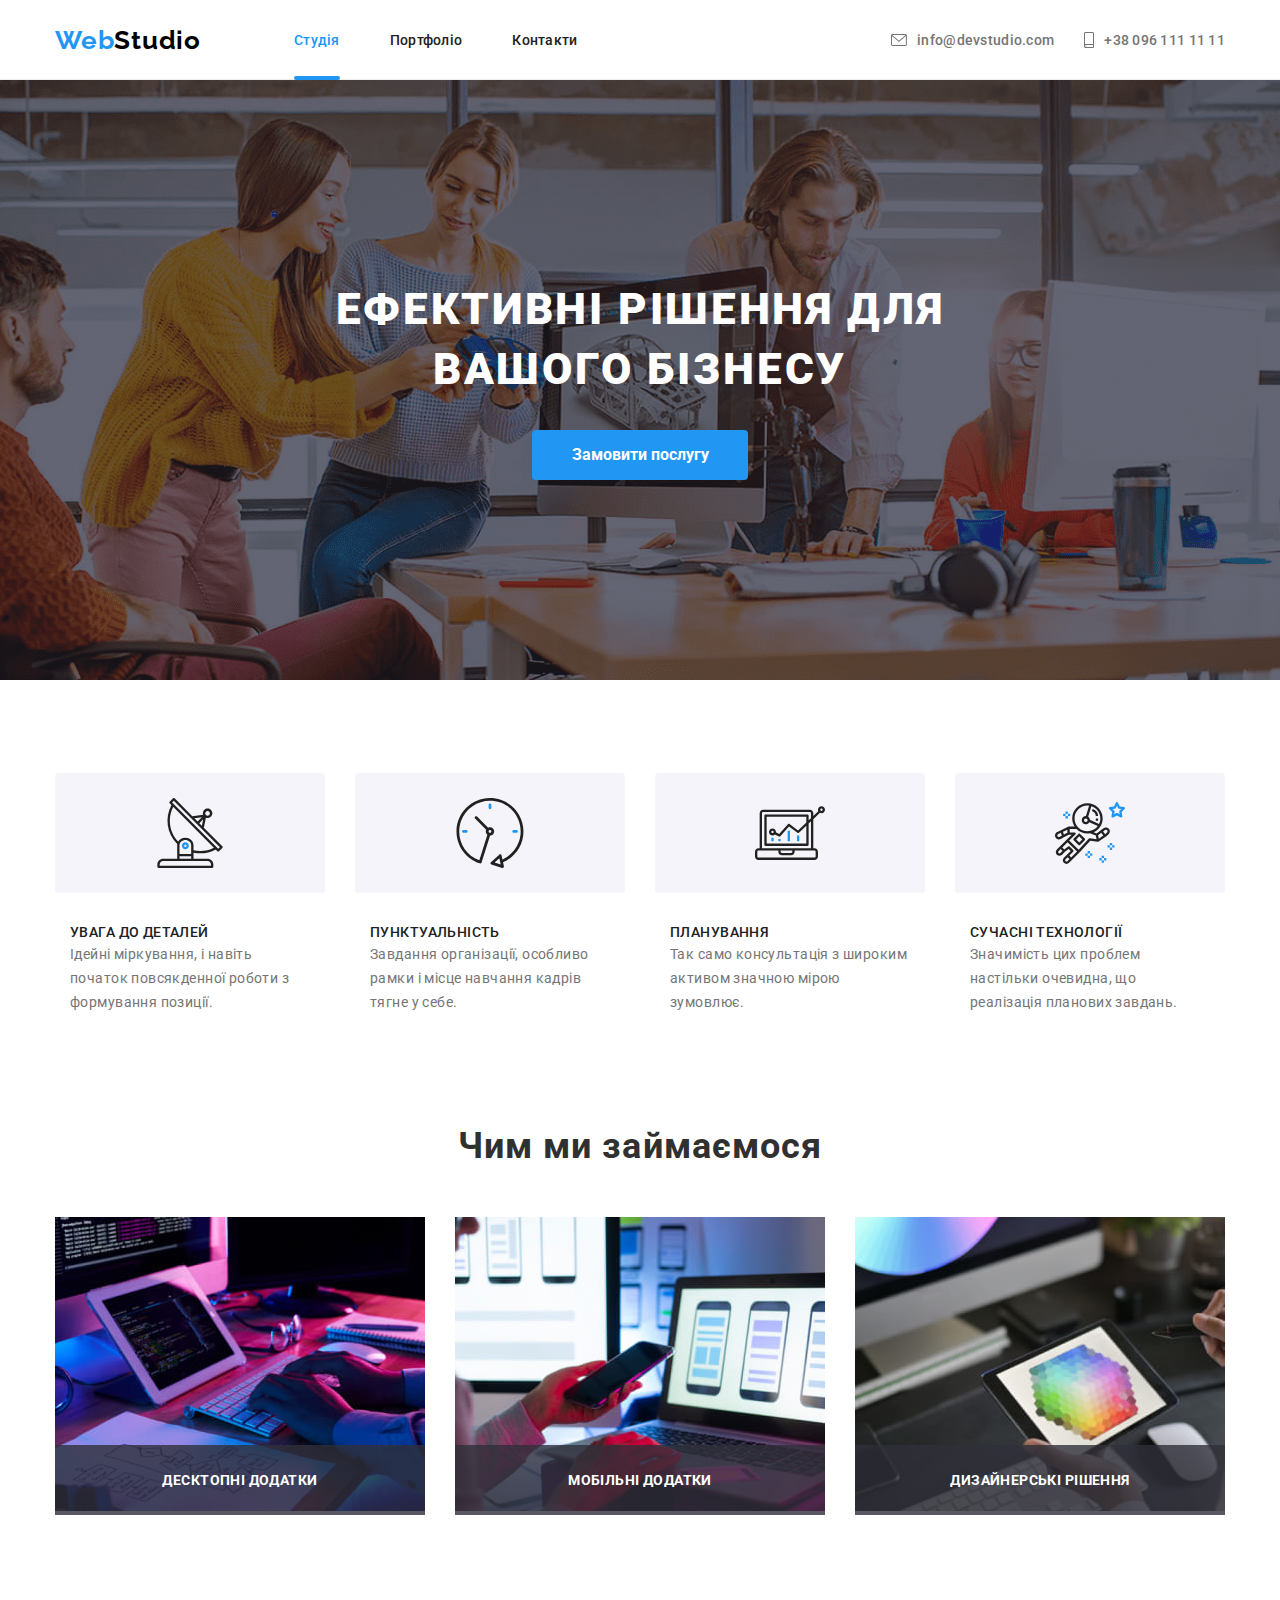
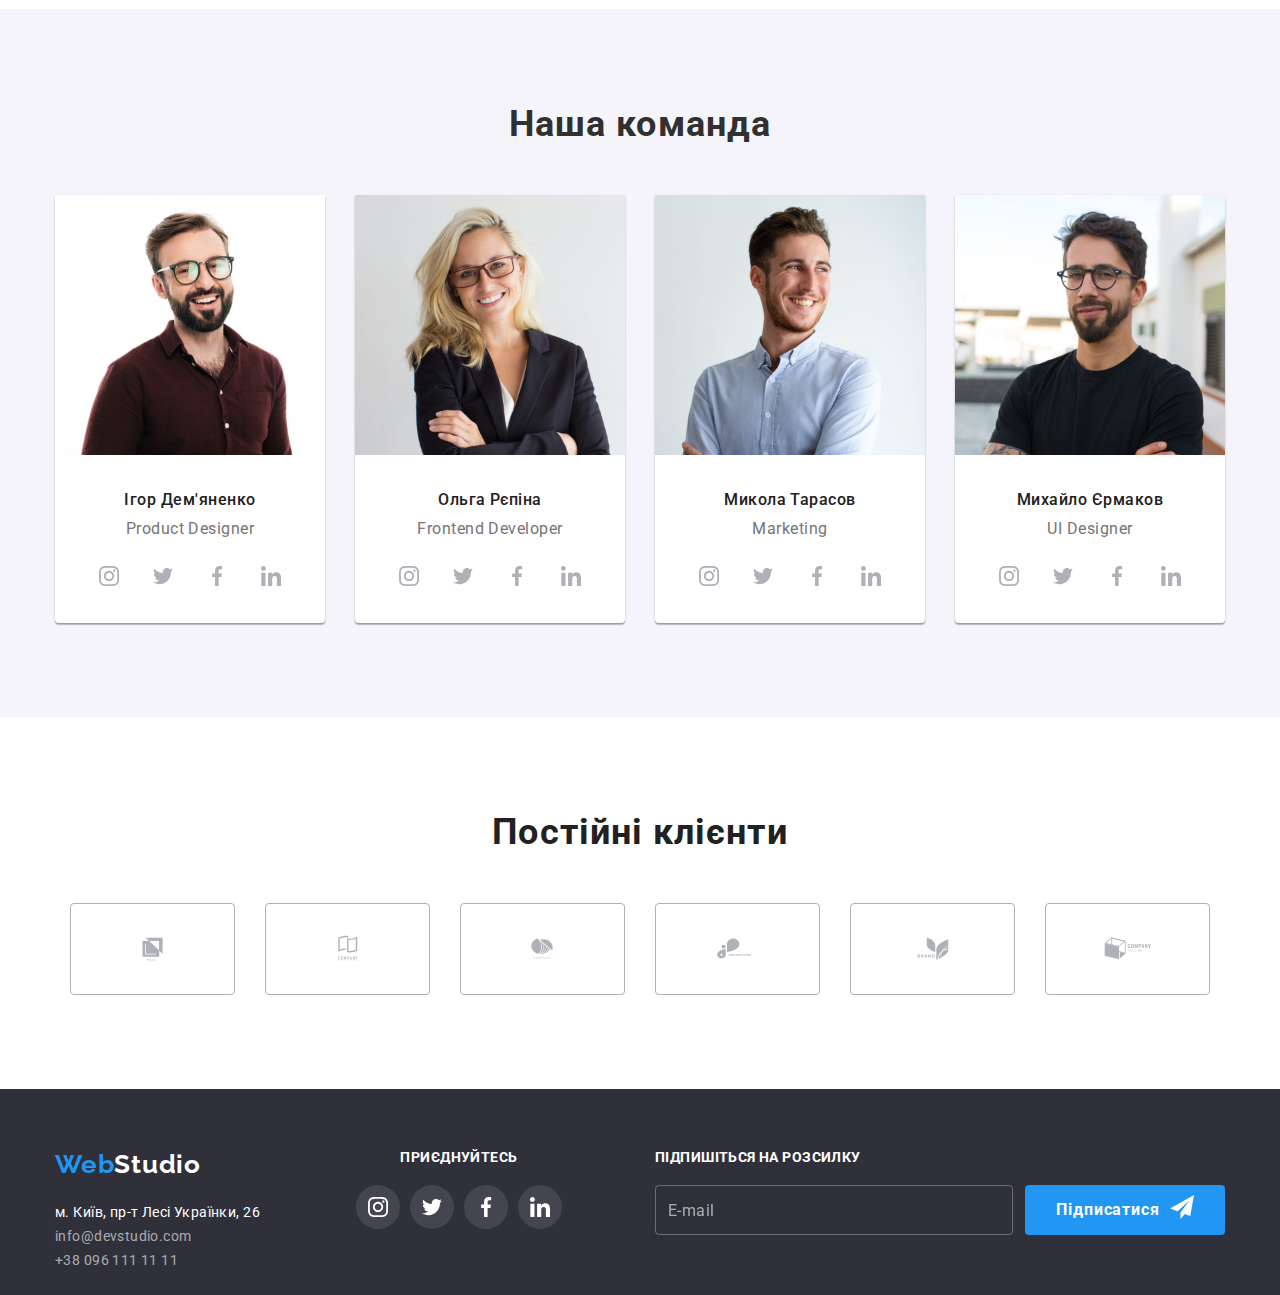
==== commit 1fb82455: "apdayt sass" ====
--- a/index.html
+++ b/index.html
@@ -350,13 +350,13 @@
    <footer class="footer">
     <div class="container">
         <div class="footer-container">
+            <div class="footer-wrapper">
+                <div class="footer-contactcs"> 
        
-        <div class="logo-container">
     <a class="footer-logo titel" href="index.html"><span class="accent">Web</span>Studio</a>
-    </div>
-    <div class="footer-wrapper">
     <address  class="footer-adress">
-       <div class="footer-contactcs">
+    
+   
         <ul class="footer-list list">
             <li>
                 <a class="current-footer" href="https://www.google.com.ua/maps/place/бул.+Леси+Украинки,+26"
--- a/css/main.min.css
+++ b/css/main.min.css
@@ -1 +1 @@
-:root{--primary-text-color: #303030;--secondary-text-color: #fff;--tetriary-text-color: #555;--primary-title-color: rgba (157 , 164 , 189 , 0,6);--description-text: #9da4bd;--accent-color: #2196F3;--header-border-color: #F5F5F5}.previous title{font-family:"Roboto",sans-serif;font-weight:500;font-size:11px;line-height:1,4;color:var(--primary-text-color)}.name{font-family:"Roboto",sans-serif;font-weight:700;font-size:42px;line-height:1,2;letter-spacing:.05em;color:var(--primary-text-color)}.html{-webkit-box-sizing:border-box;box-sizing:border-box}*,*::before,*::after{-webkit-box-sizing:border-box;box-sizing:border-box}.container{max-width:1200px;margin-left:auto;margin-right:auto;padding-left:15px;padding-right:15px}.section{padding-top:94px;padding-bottom:94px}h1,h2,h3,h4,h5,h6,p,ul{margin:0}.ul{padding:0;margin:0;list-style:none}.list{list-style:none;margin:0;padding:0}.img{display:block;width:100%}.btn{font-family:"Roboto",sans-serif;font-weight:600;font-size:12px;line-height:1,3;letter-spacing:.9em;background:#2196f3;cursor:pointer;color:var(--primary-text-color);width:1200px;padding:15px;margin-left:auto;margin-right:auto}.header{border-bottom:1px solid #ececec;height:80px}.header-contacts{display:-webkit-box;display:-ms-flexbox;display:flex;-webkit-column-gap:30px;-moz-column-gap:30px;column-gap:30px;margin-left:auto;-webkit-box-align:center;-ms-flex-align:center;align-items:center;padding:0}.header-contact{font-family:"Roboto",sans-serif;font-style:normal;font-weight:500;font-size:14px;text-decoration:none;color:var(--secondary-text-color)}.navigation{display:-webkit-box;display:-ms-flexbox;display:flex;-webkit-box-align:center;-ms-flex-align:center;align-items:center;-webkit-column-gap:93px;-moz-column-gap:93px;column-gap:93px}.navigation_list{margin:0;display:-webkit-box;display:-ms-flexbox;display:flex;-webkit-box-align:center;-ms-flex-align:center;align-items:center;-webkit-column-gap:50px;-moz-column-gap:50px;column-gap:50px;width:286px}.navigation_item{font-family:"Roboto";font-style:normal;font-weight:500;font-size:14px;letter-spacing:.02em;text-decoration:none;color:#212121}.navigation_link{font-family:"Roboto",sans-serif;font-style:normal;font-weight:700;font-size:26px;line-height:31px;text-decoration:none;letter-spacing:.03em;color:var(--secondary-text-color)}.navigation_link-current{color:#212121;text-decoration:none}.navigation_link-current:hover,.navigation_link-current:focus{color:#2196f3;-webkit-transition:color 250ms cubic-bezier(0.4, 0, 0.2, 1);transition:color 250ms cubic-bezier(0.4, 0, 0.2, 1)}.navigation_link-current{display:block;padding:32px 0}.navigation_link-current.active{position:relative;color:#2196f3}.navigation_link-current.action{position:relative;color:#2196f3}.flex-container{display:-webkit-box;display:-ms-flexbox;display:flex;-webkit-box-align:center;-ms-flex-align:center;align-items:center}.icon-smartphone{width:10px;height:16px;fill:#757575;margin-right:10px}.icon-envelope{width:16px;height:12px;fill:#757575;margin-right:10px}.contakt-current{font-family:"Roboto";font-style:normal;font-weight:500;font-size:14px;line-height:16px;letter-spacing:.02em;color:#757575;text-decoration:none;padding:32px 0;display:-webkit-box;display:-ms-flexbox;display:flex;-webkit-box-align:center;-ms-flex-align:center;align-items:center}.contakt-current:hover,.contakt-current:focus{color:#2196f3;-webkit-transition:color 250ms cubic-bezier(0.4, 0, 0.2, 1);transition:color 250ms cubic-bezier(0.4, 0, 0.2, 1)}.contakt-current:hover svg,.contakt-current:focus svg{fill:#2196f3;-webkit-transition:fill 250ms cubic-bezier(0.4, 0, 0.2, 1);transition:fill 250ms cubic-bezier(0.4, 0, 0.2, 1)}.page::after{content:"";position:absolute;display:block;height:4px;width:100%;background-color:#2196f3;border-radius:2px;bottom:0}.klik::after{content:"";position:absolute;display:block;height:4px;width:100%;background-color:#2196f3;border-radius:2px;bottom:0}.navigation_logo{font-family:"Raleway",sans-serif;font-style:normal;font-weight:700;font-size:26px;line-height:31px;letter-spacing:.03em;color:#000;text-decoration:none;padding:24px 0}.accent{font-family:"Raleway",sans-serif;font-style:normal;font-weight:700;font-size:26px;line-height:31px;letter-spacing:.03em;color:#2196f3}.hero{background-color:#2f303a;max-width:1600px;padding:0;height:600px;margin:auto;background-image:-webkit-gradient(linear, left top, left bottom, from(rgba(47, 48, 58, 0.4)), to(rgba(47, 48, 58, 0.4))),url(../imeges/fon.png);background-image:linear-gradient(rgba(47, 48, 58, 0.4), rgba(47, 48, 58, 0.4)),url(../imeges/fon.png);background-repeat:no-repeat;background-position:center;background-size:cover}.hero .container{text-align:center;padding:200px 0px;margin-left:auto;margin-right:auto}.hero_title{font-family:"Roboto",sans-serif;font-style:normal;font-weight:900;font-size:44px;line-height:1.36;letter-spacing:.06em;color:#fff;max-width:696px;text-align:center;margin:auto;margin-bottom:30px}.hero_btn{font-family:"Roboto";font-style:normal;font-weight:700;font-size:16px;line-height:30px;letter-spacing:.06em;color:#fff;color:var(--primary-text-color);width:216px;height:50px;padding:10px 32px;display:-webkit-box;display:-ms-flexbox;display:flex;text-align:center;margin-top:30px;cursor:pointer}.hero_link-current{color:#fff;font-family:"Roboto";font-style:normal;font-weight:700;font-size:16px;line-height:30px;text-decoration:none;background-color:#2196f3;border:none;border-radius:4px;width:216px;height:50px;padding:10px 32px}.hero_link-current:hover,.hero_link-current:focus{color:#fff;-webkit-transition:color 250ms cubic-bezier(0.4, 0, 0.2, 1);transition:color 250ms cubic-bezier(0.4, 0, 0.2, 1);-webkit-transition:background-color 250ms cubic-bezier(0.4, 0, 0.2, 1);transition:background-color 250ms cubic-bezier(0.4, 0, 0.2, 1)}.port_list{display:-webkit-box;display:-ms-flexbox;display:flex;-webkit-box-pack:center;-ms-flex-pack:center;justify-content:center;-webkit-column-gap:8px;-moz-column-gap:8px;column-gap:8px;padding-top:94px}.port_list_btn{color:var(--primary-text-color);padding-bottom:94px}.port_link-current{color:#212121;font-family:"Roboto",sans-serif;font-style:normal;text-decoration:none;max-width:130px;min-width:75px;height:38px;border-radius:4px;border:none;cursor:pointer;padding:6px 22px}.port_link-current:hover,.port_link-current:focus{color:#fff;background-color:#2196f3;-webkit-transition:color 250ms cubic-bezier(0.4, 0, 0.2, 1);transition:color 250ms cubic-bezier(0.4, 0, 0.2, 1);-webkit-transition:background-color 250ms cubic-bezier(0.4, 0, 0.2, 1);transition:background-color 250ms cubic-bezier(0.4, 0, 0.2, 1)}.about{padding-top:93px;padding-left:0px;margin-left:auto;margin-right:auto;max-width:1600px}.about-item{padding-bottom:10px}.about-item .container{width:1170px;height:98px}.about-list{display:-webkit-box;display:-ms-flexbox;display:flex;-webkit-column-gap:30px;-moz-column-gap:30px;column-gap:30px;padding-bottom:94px}.about-title{padding-bottom:50px;text-align:center}.about-title{font-family:"Roboto",sans-serif;font-style:normal;font-weight:700;font-size:36px;line-height:42px;letter-spacing:.03em;color:var(--primary-text-color)}.about-description{font-family:"Roboto",sans-serif;font-style:normal;font-weight:400;font-size:14px;line-height:24px;letter-spacing:.03em;color:#757575}.about-item-title{font-family:"Roboto",sans-serif;font-style:normal;font-weight:500;font-size:14px;line-height:19px;letter-spacing:.03em;color:#212121}.about-item-item{position:relative}.conteiner-wrapper .container{width:270px;min-height:70px;max-height:98px}.icon-group{background-color:#f5f4fa;display:-webkit-box;display:-ms-flexbox;display:flex;-webkit-box-align:center;-ms-flex-align:center;align-items:center;-webkit-box-pack:center;-ms-flex-pack:center;justify-content:center;width:270px;height:120px;margin-bottom:30px;border-radius:4px}.desc-wrapper .container{width:1170px;height:386px;padding-bottom:94px}.text{font-family:"Roboto";font-style:normal;font-weight:700;font-size:14px;line-height:16px;text-align:center;letter-spacing:.03em;text-transform:uppercase;color:#fff;width:370px;height:70px;background:rgba(47,48,58,.8);display:-webkit-box;display:-ms-flexbox;display:flex;-webkit-box-align:center;-ms-flex-align:center;align-items:center;-webkit-box-pack:center;-ms-flex-pack:center;justify-content:center;position:absolute;bottom:0px}.comand{background-color:#f5f4fa;max-width:1600px;height:708px;padding:0;margin:auto}.comand-container{width:1170px;height:428px;padding-bottom:94px}.comand-title{padding-top:94px;padding-bottom:50px;text-align:center}.comand-title{font-family:"Roboto",sans-serif;font-style:normal;font-weight:700;font-size:36px;line-height:42px;letter-spacing:.03em;color:var(--primary-text-color)}.comand-list{display:-webkit-box;display:-ms-flexbox;display:flex;-webkit-column-gap:30px;-moz-column-gap:30px;column-gap:30px}.comand-item{width:270px;height:428px;border-radius:0px 0px 4px 4px;-webkit-box-shadow:0px 1px 3px rgba(0,0,0,.12),0px 1px 1px rgba(0,0,0,.14),0px 2px 1px rgba(0,0,0,.2);box-shadow:0px 1px 3px rgba(0,0,0,.12),0px 1px 1px rgba(0,0,0,.14),0px 2px 1px rgba(0,0,0,.2);background-color:#fff}.comand-item-title{padding-bottom:10px;font-family:"Roboto";font-style:normal;font-weight:500;font-size:16px;line-height:19px;text-align:center;letter-spacing:.03em;color:#212121}.comand-item-text{font-family:"Roboto",sans-serif;font-style:normal;font-weight:400;font-size:16px;line-height:19px;letter-spacing:.03em;color:#757575;padding-bottom:16px}.comand-social{display:-webkit-box;display:-ms-flexbox;display:flex;-webkit-box-align:center;-ms-flex-align:center;align-items:center;-webkit-box-pack:center;-ms-flex-pack:center;justify-content:center;-webkit-column-gap:10px;-moz-column-gap:10px;column-gap:10px}.comand-social-item{display:-webkit-box;display:-ms-flexbox;display:flex;-webkit-box-align:center;-ms-flex-align:center;align-items:center;-webkit-box-pack:center;-ms-flex-pack:center;justify-content:center;-webkit-column-gap:10px;-moz-column-gap:10px;column-gap:10px;width:44px;height:44px}.container-item{padding-top:30px;text-align:center}.svg-social{width:20px}.social-link{width:44px;height:44px;border-radius:50%;background:#fff;-webkit-box-align:center;-ms-flex-align:center;align-items:center;-webkit-box-pack:center;-ms-flex-pack:center;justify-content:center;display:-webkit-box;display:-ms-flexbox;display:flex;fill:#afb1b8}.social-link:hover,.social-link:focus{color:#fff;background-color:#2196f3;-webkit-transition:color 250ms cubic-bezier(0.4, 0, 0.2, 1);transition:color 250ms cubic-bezier(0.4, 0, 0.2, 1);-webkit-transition:background-color 250ms cubic-bezier(0.4, 0, 0.2, 1);transition:background-color 250ms cubic-bezier(0.4, 0, 0.2, 1)}.social-link:hover svg,.social-link:focus svg{fill:#fff;background-color:#2196f3;-webkit-transition:fill 250ms cubic-bezier(0.4, 0, 0.2, 1);transition:fill 250ms cubic-bezier(0.4, 0, 0.2, 1);-webkit-transition:background-color 250ms cubic-bezier(0.4, 0, 0.2, 1);transition:background-color 250ms cubic-bezier(0.4, 0, 0.2, 1)}.visually-hidden{font-family:"Roboto",sans-serif;font-style:normal;font-weight:700;font-size:18px;letter-spacing:.06em;color:#212121}.gallery-pre-title{font-family:"Roboto",sans-serif;font-style:normal;font-weight:400;font-size:16px;line-height:30px;letter-spacing:.03em;color:#757575}.gallery-item{width:370px}.imege{display:block}.gellery-thumb{position:relative;overflow:hidden}.gellery-overlay{content:"";position:absolute;display:-webkit-box;display:-ms-flexbox;display:flex;text-align:center;width:100%;height:100%;top:0;left:0;background:rgba(33,150,243,.9);padding:63px 24px;-webkit-transform:translateY(100%);transform:translateY(100%);-webkit-transition:-webkit-transform 250ms cubic-bezier(0.4, 0, 0.2, 1);transition:-webkit-transform 250ms cubic-bezier(0.4, 0, 0.2, 1);transition:transform 250ms cubic-bezier(0.4, 0, 0.2, 1);transition:transform 250ms cubic-bezier(0.4, 0, 0.2, 1), -webkit-transform 250ms cubic-bezier(0.4, 0, 0.2, 1)}.gellery-overley-text{font-family:"Roboto";font-style:normal;font-weight:400;font-size:18px;line-height:1.56;letter-spacing:.03em;color:#fff}.gallery-link{text-decoration:none;display:block}.gallery-link:focus,.gallery-link:hover{-webkit-box-shadow:0px 1px 3px rgba(0,0,0,.12),0px 1px 1px rgba(0,0,0,.14),0px 2px 1px rgba(0,0,0,.2);box-shadow:0px 1px 3px rgba(0,0,0,.12),0px 1px 1px rgba(0,0,0,.14),0px 2px 1px rgba(0,0,0,.2);-webkit-transition:-webkit-box-shadow 250ms cubic-bezier(0.4, 0, 0.2, 1);transition:-webkit-box-shadow 250ms cubic-bezier(0.4, 0, 0.2, 1);transition:box-shadow 250ms cubic-bezier(0.4, 0, 0.2, 1);transition:box-shadow 250ms cubic-bezier(0.4, 0, 0.2, 1), -webkit-box-shadow 250ms cubic-bezier(0.4, 0, 0.2, 1)}.gallery-link:focus .gellery-overlay,.gallery-link:hover .gellery-overlay{-webkit-transform:translateY(0);transform:translateY(0)}.galary-wrapper{padding:20px 24px;border-top:none;border-radius:0px 0px 4px 4px}.gallery-list{padding-top:32px;padding-bottom:94px;display:-webkit-box;display:-ms-flexbox;display:flex;-ms-flex-wrap:wrap;flex-wrap:wrap;gap:30px}.visually-hidden{padding-top:20px;padding-bottom:4px}.client{padding-bottom:94px;padding-top:94px;max-width:1600px;margin-left:auto;margin-right:auto}.client-container{width:1170px;height:184px}.client-titel{font-family:"Roboto";font-style:normal;font-weight:700;font-size:36px;line-height:42px;text-align:center;letter-spacing:.03em;color:#212121;padding-bottom:50px}.client-list{display:-webkit-box;display:-ms-flexbox;display:flex;gap:30px;padding-bottom:94px;fill:#757575}.client-item{width:170px;height:92px;border-radius:4px;border:1px solid #afb1b8;display:-webkit-box;display:-ms-flexbox;display:flex;-webkit-box-align:center;-ms-flex-align:center;align-items:center;-webkit-box-pack:center;-ms-flex-pack:center;justify-content:center}.icon-client{display:-webkit-box;display:-ms-flexbox;display:flex;-webkit-box-align:center;-ms-flex-align:center;align-items:center;-webkit-box-pack:center;-ms-flex-pack:center;justify-content:center;width:100%;height:100%}.icon-client:hover,.icon-client:focus{border:1px solid #2196f3;-webkit-transition:border 250ms cubic-bezier(0.4, 0, 0.2, 1);transition:border 250ms cubic-bezier(0.4, 0, 0.2, 1)}.icon-client:hover svg,.icon-client:focus svg{fill:#2196f3;-webkit-transition:fill 250ms cubic-bezier(0.4, 0, 0.2, 1);transition:fill 250ms cubic-bezier(0.4, 0, 0.2, 1)}.svg-client{width:106px;height:60px;fill:#afb1b8}.footer{background-color:#2f303a;margin:auto;padding:60px;max-width:1600px}.footer-list{margin-top:20px}.footer-contactcs{width:231px;height:81px}.footer-logo{font-family:"Raleway";font-style:normal;font-weight:700;font-size:26px;line-height:31px;letter-spacing:.03em;color:#fff;text-decoration:none}.footer-adress{font-family:"Roboto";font-style:normal;font-weight:400;font-size:14px;line-height:24px;letter-spacing:.03em;color:#fff}.footer-item{font-family:"Roboto",sans-serif;font-style:normal;font-weight:400;font-size:14px;line-height:24px;letter-spacing:.03em;color:#fff}.footer-wrapper{display:-webkit-box;display:-ms-flexbox;display:flex}.footer-social{font-family:"Roboto";font-style:normal;font-weight:700;font-size:14px;line-height:16px;letter-spacing:.03em;text-transform:uppercase;color:#fff;margin-bottom:20px}.footer-social{display:-webkit-box;display:-ms-flexbox;display:flex;-webkit-box-align:center;-ms-flex-align:center;align-items:center;-webkit-box-pack:center;-ms-flex-pack:center;justify-content:center;-webkit-column-gap:10px;-moz-column-gap:10px;column-gap:10px}.footer-form{display:-webkit-box;display:-ms-flexbox;display:flex;-webkit-column-gap:12px;-moz-column-gap:12px;column-gap:12px}.footer-form input{border:none;background:none;height:40px;border-radius:4px;padding-left:12px;cursor:pointer;outline:none;border:1px solid rgba(255,255,255,.3);-webkit-filter:drop-shadow(0px 4px 4px rgba(0, 0, 0, 0.15));filter:drop-shadow(0px 4px 4px rgba(0, 0, 0, 0.15));border-radius:4px;width:358px;height:50px}.footer-btn{font-family:"Roboto";font-style:normal;font-weight:700;font-size:16px;line-height:30px;background-color:#2196f3;letter-spacing:.06em;color:#fff;border-radius:4px;width:200px;height:50px;border:none;padding:10px 28px;text-align:center;display:-webkit-box;display:-ms-flexbox;display:flex;-webkit-box-pack:center;-ms-flex-pack:center;justify-content:center}.social-footer{width:206px;height:80px;margin-left:70px}.social-footer-item{display:-webkit-box;display:-ms-flexbox;display:flex;-webkit-box-align:center;-ms-flex-align:center;align-items:center;-webkit-box-pack:center;-ms-flex-pack:center;justify-content:center;-webkit-column-gap:10px;-moz-column-gap:10px;column-gap:10px;width:44px;height:44px}.logo-container{width:145px;height:31px;display:-webkit-box;display:-ms-flexbox;display:flex;-webkit-box-align:center;-ms-flex-align:center;align-items:center;-webkit-box-pack:center;-ms-flex-pack:center;justify-content:center}.current-footer{color:#fff;text-decoration:none;padding-top:9px}.current-footer-contact{font-family:"Roboto";font-style:normal;font-weight:400;font-size:14px;line-height:24px;letter-spacing:.03em;color:rgba(255,255,255,.6);text-decoration:none;padding-top:9px}.current-footer-contact:hover,.current-footer-contact:focus{color:#2196f3;-webkit-transition:color 250ms cubic-bezier(0.4, 0, 0.2, 1);transition:color 250ms cubic-bezier(0.4, 0, 0.2, 1)}.current-footer:hover,.current-footer:focus{color:#2196f3;-webkit-transition:color 250ms cubic-bezier(0.4, 0, 0.2, 1);transition:color 250ms cubic-bezier(0.4, 0, 0.2, 1)}.svg-social{width:20px}.footer-social-link{width:44px;height:44px;border-radius:50%;background:rgba(255,255,255,.1);-webkit-box-align:center;-ms-flex-align:center;align-items:center;-webkit-box-pack:center;-ms-flex-pack:center;justify-content:center;display:-webkit-box;display:-ms-flexbox;display:flex;fill:#fff}.footer-social-link:hover,.footer-social-link:focus{background-color:#2196f3;-webkit-transition:background-color 250ms cubic-bezier(0.4, 0, 0.2, 1);transition:background-color 250ms cubic-bezier(0.4, 0, 0.2, 1)}.booking{width:570px;height:86px;margin-left:auto}.booking-text{font-family:"Roboto";font-style:normal;font-weight:700;font-size:14px;line-height:16px;letter-spacing:.03em;text-transform:uppercase;color:#fff;margin-bottom:20px}.svg-booking{width:24px;height:24px;margin-left:10px}.text-mail input{font-family:"Roboto";font-style:normal;font-weight:400;font-size:16px;line-height:20px;color:rgba(255,255,255,.6)}.text-mail input :focus{font-family:"Roboto";font-style:normal;font-weight:400;font-size:16px;line-height:20px;display:-webkit-box;display:-ms-flexbox;display:flex;-webkit-box-align:center;-ms-flex-align:center;align-items:center;letter-spacing:.03em;color:rgba(255,255,255,.6);-webkit-transition:color 250ms cubic-bezier(0.4, 0, 0.2, 1);transition:color 250ms cubic-bezier(0.4, 0, 0.2, 1)}.text-mail ::-webkit-input-placeholder{font-family:"Roboto";font-style:normal;font-weight:400;font-size:16px;letter-spacing:.03em;color:rgba(255,255,255,.6)}.text-mail ::-moz-placeholder{font-family:"Roboto";font-style:normal;font-weight:400;font-size:16px;letter-spacing:.03em;color:rgba(255,255,255,.6)}.text-mail :-ms-input-placeholder{font-family:"Roboto";font-style:normal;font-weight:400;font-size:16px;letter-spacing:.03em;color:rgba(255,255,255,.6)}.text-mail ::-ms-input-placeholder{font-family:"Roboto";font-style:normal;font-weight:400;font-size:16px;letter-spacing:.03em;color:rgba(255,255,255,.6)}.text-mail ::placeholder{font-family:"Roboto";font-style:normal;font-weight:400;font-size:16px;letter-spacing:.03em;color:rgba(255,255,255,.6)}.backdrop{position:fixed;width:100%;height:100%;background:rgba(0,0,0,.5);top:0;left:0;-webkit-transition:opacity 250ms cubic-bezier(0.4, 0, 0.2, 1),visibility 250ms cubic-bezier(0.4, 0, 0.2, 1);transition:opacity 250ms cubic-bezier(0.4, 0, 0.2, 1),visibility 250ms cubic-bezier(0.4, 0, 0.2, 1)}.is-hidden{opacity:0;visibility:hidden;pointer-events:none}.modal{padding:40px;width:528px;height:581px;position:absolute;top:50%;left:50%;background:#fff;-webkit-transform:translate(-50%, -50%);transform:translate(-50%, -50%);-webkit-transition:-webkit-transform 250ms cubic-bezier(0.4, 0, 0.2, 1);transition:-webkit-transform 250ms cubic-bezier(0.4, 0, 0.2, 1);transition:transform 250ms cubic-bezier(0.4, 0, 0.2, 1);transition:transform 250ms cubic-bezier(0.4, 0, 0.2, 1), -webkit-transform 250ms cubic-bezier(0.4, 0, 0.2, 1)}.modal-titel{font-family:"Roboto";font-style:normal;text-align:center;font-weight:700;font-size:20px;line-height:23px;letter-spacing:.03em;color:#212121;margin-bottom:12px}.modal-btn{width:200px;height:50px;border:none;border-radius:4px;background-color:#2196f3;color:#fff;padding:10px 52px;-webkit-box-shadow:0px 4px 4px rgba(0,0,0,.15);box-shadow:0px 4px 4px rgba(0,0,0,.15);cursor:pointer;margin-top:30px;margin-left:116px;font-family:"Roboto";font-style:normal;font-weight:700;font-size:16px;line-height:30px;display:-webkit-box;display:-ms-flexbox;display:flex;-webkit-box-align:center;-ms-flex-align:center;align-items:center;text-align:center;letter-spacing:.06em}.close-button{position:absolute;right:10px;top:10px;background:#fff;border:1px solid rgba(0,0,0,.1);width:30px;height:30px;border-radius:50%;fill:#000;cursor:pointer;-webkit-box-align:center;-ms-flex-align:center;align-items:center;display:-webkit-box;display:-ms-flexbox;display:flex}.close-button :hover,.close-button :focus{fill:#2196f3;-webkit-transition:fill 250ms cubic-bezier(0.4, 0, 0.2, 1);transition:fill 250ms cubic-bezier(0.4, 0, 0.2, 1)}.form-element{display:-webkit-box;display:-ms-flexbox;display:flex;-webkit-box-orient:vertical;-webkit-box-direction:normal;-ms-flex-direction:column;flex-direction:column;margin-top:12px}.form-element label{margin-top:10px;margin-bottom:4px}.form-element input{border:none;height:40px;font-size:20px;border-radius:4px;border:1px solid rgba(33,33,33,.2);padding-left:42px;cursor:pointer;outline:none;width:100%}.form-element svg{position:absolute;top:50%;left:12px;-webkit-transform:translateY(-50%);transform:translateY(-50%)}.form-element :focus-within input{border:1px solid #2196f3;-webkit-transition:border 250ms cubic-bezier(0.4, 0, 0.2, 1);transition:border 250ms cubic-bezier(0.4, 0, 0.2, 1)}.form-element :focus-within input+svg{fill:#2196f3;-webkit-transition:fill 250ms cubic-bezier(0.4, 0, 0.2, 1);transition:fill 250ms cubic-bezier(0.4, 0, 0.2, 1)}.label{font-weight:400;font-size:20px;line-height:14px;letter-spacing:.01em;color:#757575}.input-wrapper{position:relative}.svg-form{width:18px;height:18px;fill:#212121}.coment{width:448px;height:120px;outline:none;resize:none;border:none;border:1px solid rgba(33,33,33,.2);border-radius:4px;padding:12px 16px;cursor:pointer}.coment ::-webkit-input-placeholder{font-family:"Roboto";font-style:normal;font-weight:400;font-size:12px;line-height:14px;letter-spacing:.01em;color:rgba(117,117,117,.5)}.coment ::-moz-placeholder{font-family:"Roboto";font-style:normal;font-weight:400;font-size:12px;line-height:14px;letter-spacing:.01em;color:rgba(117,117,117,.5)}.coment :-ms-input-placeholder{font-family:"Roboto";font-style:normal;font-weight:400;font-size:12px;line-height:14px;letter-spacing:.01em;color:rgba(117,117,117,.5)}.coment ::-ms-input-placeholder{font-family:"Roboto";font-style:normal;font-weight:400;font-size:12px;line-height:14px;letter-spacing:.01em;color:rgba(117,117,117,.5)}.coment ::placeholder{font-family:"Roboto";font-style:normal;font-weight:400;font-size:12px;line-height:14px;letter-spacing:.01em;color:rgba(117,117,117,.5)}.text-form{font-family:"Roboto";font-style:normal;font-weight:400;font-size:12px;line-height:14px;letter-spacing:.01em;color:#757575}.accent-modal{font-family:"Roboto";font-style:normal;font-weight:400;font-size:14px;line-height:24px;letter-spacing:.03em;-webkit-text-decoration-line:underline;text-decoration-line:underline;color:#2196f3}.checkbox{width:16px;height:15px;border:2px solid #212121;border-radius:3px;display:-webkit-box;display:-ms-flexbox;display:flex;-webkit-box-align:center;-ms-flex-align:center;align-items:center;margin-right:7px;-webkit-transition:border 250ms cubic-bezier(0.4, 0, 0.2, 1);transition:border 250ms cubic-bezier(0.4, 0, 0.2, 1)}.topic{display:-webkit-box;display:-ms-flexbox;display:flex;margin-top:20px;-webkit-box-align:center;-ms-flex-align:center;align-items:center;-webkit-box-pack:center;-ms-flex-pack:center;justify-content:center}.topic-text{font-family:"Roboto";font-style:normal;font-weight:400;font-size:14px;line-height:24px;letter-spacing:.03em;color:#757575}.topic input:checked+.checkbox{background-color:#2196f3;border:2px solid #2196f3;-webkit-transition:border 250ms cubic-bezier(0.4, 0, 0.2, 1);transition:border 250ms cubic-bezier(0.4, 0, 0.2, 1)}.accept{position:absolute;white-space:nowrap;width:1px;height:1px;overflow:hidden;border:0;padding:0;clip:rect(0 0 0 0);-webkit-clip-path:inset(50%);clip-path:inset(50%);margin:-1px}/*# sourceMappingURL=main.min.css.map */+:root{--primary-text-color: #303030;--secondary-text-color: #fff;--tetriary-text-color: #555;--primary-title-color: rgba (157 , 164 , 189 , 0,6);--description-text: #9da4bd;--accent-color: #2196F3;--header-border-color: #F5F5F5}.previous title{font-family:"Roboto",sans-serif;font-weight:500;font-size:11px;line-height:1,4;color:var(--primary-text-color)}.name{font-family:"Roboto",sans-serif;font-weight:700;font-size:42px;line-height:1,2;letter-spacing:.05em;color:var(--primary-text-color)}.html{-webkit-box-sizing:border-box;box-sizing:border-box}*,*::before,*::after{-webkit-box-sizing:border-box;box-sizing:border-box}.container{max-width:1200px;margin-left:auto;margin-right:auto;padding-left:15px;padding-right:15px}.section{padding-top:94px;padding-bottom:94px}h1,h2,h3,h4,h5,h6,p,ul{margin:0}.ul{padding:0;margin:0;list-style:none}.list{list-style:none;margin:0;padding:0}.img{display:block;width:100%}.btn{font-family:"Roboto",sans-serif;font-weight:600;font-size:12px;line-height:1,3;letter-spacing:.9em;background:#2196f3;cursor:pointer;color:var(--primary-text-color);width:1200px;padding:15px;margin-left:auto;margin-right:auto}.header{border-bottom:1px solid #ececec;height:80px}.header-contacts{display:-webkit-box;display:-ms-flexbox;display:flex;-webkit-column-gap:30px;-moz-column-gap:30px;column-gap:30px;margin-left:auto;-webkit-box-align:center;-ms-flex-align:center;align-items:center;padding:0}.header-contact{font-family:"Roboto",sans-serif;font-style:normal;font-weight:500;font-size:14px;text-decoration:none;color:var(--secondary-text-color)}.navigation{display:-webkit-box;display:-ms-flexbox;display:flex;-webkit-box-align:center;-ms-flex-align:center;align-items:center;-webkit-column-gap:93px;-moz-column-gap:93px;column-gap:93px}.navigation_list{margin:0;display:-webkit-box;display:-ms-flexbox;display:flex;-webkit-box-align:center;-ms-flex-align:center;align-items:center;-webkit-column-gap:50px;-moz-column-gap:50px;column-gap:50px;width:286px}.navigation_item{font-family:"Roboto";font-style:normal;font-weight:500;font-size:14px;letter-spacing:.02em;text-decoration:none;color:#212121}.navigation_link{font-family:"Roboto",sans-serif;font-style:normal;font-weight:700;font-size:26px;line-height:31px;text-decoration:none;letter-spacing:.03em;color:var(--secondary-text-color)}.navigation_link-current{color:#212121;text-decoration:none}.navigation_link-current:hover,.navigation_link-current:focus{color:#2196f3;-webkit-transition:color 250ms cubic-bezier(0.4, 0, 0.2, 1);transition:color 250ms cubic-bezier(0.4, 0, 0.2, 1)}.navigation_link-current{display:block;padding:32px 0}.navigation_link-current.active{position:relative;color:#2196f3}.navigation_link-current.action{position:relative;color:#2196f3}.flex-container{display:-webkit-box;display:-ms-flexbox;display:flex;-webkit-box-align:center;-ms-flex-align:center;align-items:center}.icon-smartphone{width:10px;height:16px;fill:#757575;margin-right:10px}.icon-envelope{width:16px;height:12px;fill:#757575;margin-right:10px}.contakt-current{font-family:"Roboto";font-style:normal;font-weight:500;font-size:14px;line-height:16px;letter-spacing:.02em;color:#757575;text-decoration:none;padding:32px 0;display:-webkit-box;display:-ms-flexbox;display:flex;-webkit-box-align:center;-ms-flex-align:center;align-items:center}.contakt-current:hover,.contakt-current:focus{color:#2196f3;-webkit-transition:color 250ms cubic-bezier(0.4, 0, 0.2, 1);transition:color 250ms cubic-bezier(0.4, 0, 0.2, 1)}.contakt-current:hover svg,.contakt-current:focus svg{fill:#2196f3;-webkit-transition:fill 250ms cubic-bezier(0.4, 0, 0.2, 1);transition:fill 250ms cubic-bezier(0.4, 0, 0.2, 1)}.page::after{content:"";position:absolute;display:block;height:4px;width:100%;background-color:#2196f3;border-radius:2px;bottom:0}.klik::after{content:"";position:absolute;display:block;height:4px;width:100%;background-color:#2196f3;border-radius:2px;bottom:0}.navigation_logo{font-family:"Raleway",sans-serif;font-style:normal;font-weight:700;font-size:26px;line-height:31px;letter-spacing:.03em;color:#000;text-decoration:none;padding:24px 0}.accent{font-family:"Raleway",sans-serif;font-style:normal;font-weight:700;font-size:26px;line-height:31px;letter-spacing:.03em;color:#2196f3}.hero{background-color:#2f303a;max-width:1600px;padding:0;height:600px;margin:auto;background-image:-webkit-gradient(linear, left top, left bottom, from(rgba(47, 48, 58, 0.4)), to(rgba(47, 48, 58, 0.4))),url(../imeges/fon.png);background-image:linear-gradient(rgba(47, 48, 58, 0.4), rgba(47, 48, 58, 0.4)),url(../imeges/fon.png);background-repeat:no-repeat;background-position:center;background-size:cover}.hero .container{text-align:center;padding:200px 0px;margin-left:auto;margin-right:auto}.hero_title{font-family:"Roboto",sans-serif;font-style:normal;font-weight:900;font-size:44px;line-height:1.36;letter-spacing:.06em;color:#fff;max-width:696px;text-align:center;margin:auto;margin-bottom:30px}.hero_btn{font-family:"Roboto";font-style:normal;font-weight:700;font-size:16px;line-height:30px;letter-spacing:.06em;color:#fff;color:var(--primary-text-color);width:216px;height:50px;padding:10px 32px;display:-webkit-box;display:-ms-flexbox;display:flex;text-align:center;margin-top:30px;cursor:pointer}.hero_link-current{color:#fff;font-family:"Roboto";font-style:normal;font-weight:700;font-size:16px;line-height:30px;text-decoration:none;background-color:#2196f3;border:none;border-radius:4px;width:216px;height:50px;padding:10px 32px}.hero_link-current:hover,.hero_link-current:focus{color:#fff;-webkit-transition:color 250ms cubic-bezier(0.4, 0, 0.2, 1);transition:color 250ms cubic-bezier(0.4, 0, 0.2, 1);-webkit-transition:background-color 250ms cubic-bezier(0.4, 0, 0.2, 1);transition:background-color 250ms cubic-bezier(0.4, 0, 0.2, 1)}.port_list{display:-webkit-box;display:-ms-flexbox;display:flex;-webkit-box-pack:center;-ms-flex-pack:center;justify-content:center;-webkit-column-gap:8px;-moz-column-gap:8px;column-gap:8px;padding-top:94px}.port_list_btn{color:var(--primary-text-color);padding-bottom:94px}.port_link-current{font-family:"Roboto";font-style:normal;font-weight:500;font-size:16px;line-height:26px;text-align:center;letter-spacing:.03em;color:#212121;text-decoration:none;max-width:130px;min-width:75px;height:38px;border-radius:4px;border:none;cursor:pointer;padding:6px 22px}.port_link-current:hover,.port_link-current:focus{color:#fff;background-color:#2196f3;-webkit-transition:color 250ms cubic-bezier(0.4, 0, 0.2, 1);transition:color 250ms cubic-bezier(0.4, 0, 0.2, 1);-webkit-transition:background-color 250ms cubic-bezier(0.4, 0, 0.2, 1);transition:background-color 250ms cubic-bezier(0.4, 0, 0.2, 1)}.about{padding-top:93px;padding-left:0px;margin-left:auto;margin-right:auto;max-width:1600px}.about-item{padding-bottom:10px}.about-item .container{width:1170px;height:98px}.about-list{display:-webkit-box;display:-ms-flexbox;display:flex;-webkit-column-gap:30px;-moz-column-gap:30px;column-gap:30px;padding-bottom:94px}.about-title{padding-bottom:50px;text-align:center}.about-title{font-family:"Roboto",sans-serif;font-style:normal;font-weight:700;font-size:36px;line-height:42px;letter-spacing:.03em;color:var(--primary-text-color)}.about-description{font-family:"Roboto",sans-serif;font-style:normal;font-weight:400;font-size:14px;line-height:24px;letter-spacing:.03em;color:#757575}.about-item-title{font-family:"Roboto",sans-serif;font-style:normal;font-weight:500;font-size:14px;line-height:19px;letter-spacing:.03em;color:#212121}.about-item-item{position:relative}.conteiner-wrapper .container{width:270px;min-height:70px;max-height:98px}.icon-group{background-color:#f5f4fa;display:-webkit-box;display:-ms-flexbox;display:flex;-webkit-box-align:center;-ms-flex-align:center;align-items:center;-webkit-box-pack:center;-ms-flex-pack:center;justify-content:center;width:270px;height:120px;margin-bottom:30px;border-radius:4px}.desc-wrapper .container{width:1170px;height:386px;padding-bottom:94px}.text{font-family:"Roboto";font-style:normal;font-weight:700;font-size:14px;line-height:16px;text-align:center;letter-spacing:.03em;text-transform:uppercase;color:#fff;width:370px;height:70px;background:rgba(47,48,58,.8);display:-webkit-box;display:-ms-flexbox;display:flex;-webkit-box-align:center;-ms-flex-align:center;align-items:center;-webkit-box-pack:center;-ms-flex-pack:center;justify-content:center;position:absolute;bottom:0px}.comand{background-color:#f5f4fa;max-width:1600px;height:708px;padding:0;margin:auto}.comand-container{width:1170px;height:428px;padding-bottom:94px}.comand-title{padding-top:94px;padding-bottom:50px;text-align:center}.comand-title{font-family:"Roboto",sans-serif;font-style:normal;font-weight:700;font-size:36px;line-height:42px;letter-spacing:.03em;color:var(--primary-text-color)}.comand-list{display:-webkit-box;display:-ms-flexbox;display:flex;-webkit-column-gap:30px;-moz-column-gap:30px;column-gap:30px}.comand-item{width:270px;height:428px;border-radius:0px 0px 4px 4px;-webkit-box-shadow:0px 1px 3px rgba(0,0,0,.12),0px 1px 1px rgba(0,0,0,.14),0px 2px 1px rgba(0,0,0,.2);box-shadow:0px 1px 3px rgba(0,0,0,.12),0px 1px 1px rgba(0,0,0,.14),0px 2px 1px rgba(0,0,0,.2);background-color:#fff}.comand-item-title{padding-bottom:10px;font-family:"Roboto";font-style:normal;font-weight:500;font-size:16px;line-height:19px;text-align:center;letter-spacing:.03em;color:#212121}.comand-item-text{font-family:"Roboto",sans-serif;font-style:normal;font-weight:400;font-size:16px;line-height:19px;letter-spacing:.03em;color:#757575;padding-bottom:16px}.comand-social{display:-webkit-box;display:-ms-flexbox;display:flex;-webkit-box-align:center;-ms-flex-align:center;align-items:center;-webkit-box-pack:center;-ms-flex-pack:center;justify-content:center;-webkit-column-gap:10px;-moz-column-gap:10px;column-gap:10px}.comand-social-item{display:-webkit-box;display:-ms-flexbox;display:flex;-webkit-box-align:center;-ms-flex-align:center;align-items:center;-webkit-box-pack:center;-ms-flex-pack:center;justify-content:center;-webkit-column-gap:10px;-moz-column-gap:10px;column-gap:10px;width:44px;height:44px}.container-item{padding-top:30px;text-align:center}.svg-social{width:20px}.social-link{width:44px;height:44px;border-radius:50%;background:#fff;-webkit-box-align:center;-ms-flex-align:center;align-items:center;-webkit-box-pack:center;-ms-flex-pack:center;justify-content:center;display:-webkit-box;display:-ms-flexbox;display:flex;fill:#afb1b8}.social-link:hover,.social-link:focus{color:#fff;background-color:#2196f3;-webkit-transition:color 250ms cubic-bezier(0.4, 0, 0.2, 1);transition:color 250ms cubic-bezier(0.4, 0, 0.2, 1);-webkit-transition:background-color 250ms cubic-bezier(0.4, 0, 0.2, 1);transition:background-color 250ms cubic-bezier(0.4, 0, 0.2, 1)}.social-link:hover svg,.social-link:focus svg{fill:#fff;background-color:#2196f3;-webkit-transition:fill 250ms cubic-bezier(0.4, 0, 0.2, 1);transition:fill 250ms cubic-bezier(0.4, 0, 0.2, 1);-webkit-transition:background-color 250ms cubic-bezier(0.4, 0, 0.2, 1);transition:background-color 250ms cubic-bezier(0.4, 0, 0.2, 1)}.visually-hidden{font-family:"Roboto",sans-serif;font-style:normal;font-weight:700;font-size:18px;letter-spacing:.06em;color:#212121}.gallery-pre-title{font-family:"Roboto",sans-serif;font-style:normal;font-weight:400;font-size:16px;line-height:30px;letter-spacing:.03em;color:#757575}.gallery-item{width:370px}.imege{display:block}.gellery-thumb{position:relative;overflow:hidden}.gellery-overlay{content:"";position:absolute;display:-webkit-box;display:-ms-flexbox;display:flex;text-align:center;width:100%;height:100%;top:0;left:0;background:rgba(33,150,243,.9);padding:63px 24px;-webkit-transform:translateY(100%);transform:translateY(100%);-webkit-transition:-webkit-transform 250ms cubic-bezier(0.4, 0, 0.2, 1);transition:-webkit-transform 250ms cubic-bezier(0.4, 0, 0.2, 1);transition:transform 250ms cubic-bezier(0.4, 0, 0.2, 1);transition:transform 250ms cubic-bezier(0.4, 0, 0.2, 1), -webkit-transform 250ms cubic-bezier(0.4, 0, 0.2, 1)}.gellery-overley-text{font-family:"Roboto";font-style:normal;font-weight:400;font-size:18px;line-height:1.56;letter-spacing:.03em;color:#fff}.gallery-link{text-decoration:none;display:block}.gallery-link:focus,.gallery-link:hover{-webkit-box-shadow:0px 1px 3px rgba(0,0,0,.12),0px 1px 1px rgba(0,0,0,.14),0px 2px 1px rgba(0,0,0,.2);box-shadow:0px 1px 3px rgba(0,0,0,.12),0px 1px 1px rgba(0,0,0,.14),0px 2px 1px rgba(0,0,0,.2);-webkit-transition:-webkit-box-shadow 250ms cubic-bezier(0.4, 0, 0.2, 1);transition:-webkit-box-shadow 250ms cubic-bezier(0.4, 0, 0.2, 1);transition:box-shadow 250ms cubic-bezier(0.4, 0, 0.2, 1);transition:box-shadow 250ms cubic-bezier(0.4, 0, 0.2, 1), -webkit-box-shadow 250ms cubic-bezier(0.4, 0, 0.2, 1)}.gallery-link:focus .gellery-overlay,.gallery-link:hover .gellery-overlay{-webkit-transform:translateY(0);transform:translateY(0)}.galary-wrapper{padding:20px 24px;border-top:none;border-radius:0px 0px 4px 4px;border:1px solid #eee}.gallery-list{padding-top:32px;padding-bottom:94px;display:-webkit-box;display:-ms-flexbox;display:flex;-ms-flex-wrap:wrap;flex-wrap:wrap;gap:30px}.visually-hidden{padding-top:20px;padding-bottom:4px}.client{padding-bottom:94px;padding-top:94px;max-width:1600px;margin-left:auto;margin-right:auto}.client-container{width:1170px;height:184px}.client-titel{font-family:"Roboto";font-style:normal;font-weight:700;font-size:36px;line-height:42px;text-align:center;letter-spacing:.03em;color:#212121;padding-bottom:50px}.client-list{display:-webkit-box;display:-ms-flexbox;display:flex;gap:30px;padding-bottom:94px;fill:#757575}.client-item{width:170px;height:92px;border-radius:4px;border:1px solid #afb1b8;display:-webkit-box;display:-ms-flexbox;display:flex;-webkit-box-align:center;-ms-flex-align:center;align-items:center;-webkit-box-pack:center;-ms-flex-pack:center;justify-content:center}.icon-client{display:-webkit-box;display:-ms-flexbox;display:flex;-webkit-box-align:center;-ms-flex-align:center;align-items:center;-webkit-box-pack:center;-ms-flex-pack:center;justify-content:center;width:100%;height:100%}.icon-client:hover,.icon-client:focus{border:1px solid #2196f3;-webkit-transition:border 250ms cubic-bezier(0.4, 0, 0.2, 1);transition:border 250ms cubic-bezier(0.4, 0, 0.2, 1)}.icon-client:hover svg,.icon-client:focus svg{fill:#2196f3;-webkit-transition:fill 250ms cubic-bezier(0.4, 0, 0.2, 1);transition:fill 250ms cubic-bezier(0.4, 0, 0.2, 1)}.svg-client{width:106px;height:60px;fill:#afb1b8}.footer{background-color:#2f303a;margin:auto;padding:60px 0}.footer-list{margin-top:20px}.footer-contactcs{width:231px;height:81px}.footer-logo{font-family:"Raleway";font-style:normal;font-weight:700;font-size:26px;line-height:31px;letter-spacing:.03em;color:#fff;text-decoration:none}.footer-adress{font-family:"Roboto";font-style:normal;font-weight:400;font-size:14px;line-height:24px;letter-spacing:.03em;color:#fff}.footer-item{font-family:"Roboto",sans-serif;font-style:normal;font-weight:400;font-size:14px;line-height:24px;letter-spacing:.03em;color:#fff}.footer-wrapper{display:-webkit-box;display:-ms-flexbox;display:flex;-webkit-box-pack:center;-ms-flex-pack:center;justify-content:center}.footer-social{font-family:"Roboto";font-style:normal;font-weight:700;font-size:14px;line-height:16px;letter-spacing:.03em;text-transform:uppercase;color:#fff;margin-bottom:20px}.footer-social{display:-webkit-box;display:-ms-flexbox;display:flex;-webkit-box-align:center;-ms-flex-align:center;align-items:center;-webkit-box-pack:center;-ms-flex-pack:center;justify-content:center;-webkit-column-gap:10px;-moz-column-gap:10px;column-gap:10px}.footer-form{display:-webkit-box;display:-ms-flexbox;display:flex;-webkit-column-gap:12px;-moz-column-gap:12px;column-gap:12px}.footer-form input{border:none;background:none;height:40px;border-radius:4px;padding-left:12px;cursor:pointer;outline:none;border:1px solid rgba(255,255,255,.3);-webkit-filter:drop-shadow(0px 4px 4px rgba(0, 0, 0, 0.15));filter:drop-shadow(0px 4px 4px rgba(0, 0, 0, 0.15));border-radius:4px;width:358px;height:50px}.footer-btn{font-family:"Roboto";font-style:normal;font-weight:700;font-size:16px;line-height:30px;background-color:#2196f3;letter-spacing:.06em;color:#fff;border-radius:4px;width:200px;height:50px;border:none;padding:10px 28px;text-align:center;display:-webkit-box;display:-ms-flexbox;display:flex;-webkit-box-pack:center;-ms-flex-pack:center;justify-content:center}.social-footer{width:206px;height:80px;margin-left:70px}.social-footer-item{display:-webkit-box;display:-ms-flexbox;display:flex;-webkit-box-align:center;-ms-flex-align:center;align-items:center;-webkit-box-pack:center;-ms-flex-pack:center;justify-content:center;-webkit-column-gap:10px;-moz-column-gap:10px;column-gap:10px;width:44px;height:44px}.current-footer{color:#fff;text-decoration:none;padding-top:9px}.current-footer-contact{font-family:"Roboto";font-style:normal;font-weight:400;font-size:14px;line-height:24px;letter-spacing:.03em;color:rgba(255,255,255,.6);text-decoration:none;padding-top:9px}.current-footer-contact:hover,.current-footer-contact:focus{color:#2196f3;-webkit-transition:color 250ms cubic-bezier(0.4, 0, 0.2, 1);transition:color 250ms cubic-bezier(0.4, 0, 0.2, 1)}.current-footer:hover,.current-footer:focus{color:#2196f3;-webkit-transition:color 250ms cubic-bezier(0.4, 0, 0.2, 1);transition:color 250ms cubic-bezier(0.4, 0, 0.2, 1)}.svg-social{width:20px}.footer-social-link{width:44px;height:44px;border-radius:50%;background:rgba(255,255,255,.1);-webkit-box-align:center;-ms-flex-align:center;align-items:center;-webkit-box-pack:center;-ms-flex-pack:center;justify-content:center;display:-webkit-box;display:-ms-flexbox;display:flex;fill:#fff}.footer-social-link:hover,.footer-social-link:focus{background-color:#2196f3;-webkit-transition:background-color 250ms cubic-bezier(0.4, 0, 0.2, 1);transition:background-color 250ms cubic-bezier(0.4, 0, 0.2, 1)}.booking{width:570px;height:86px;margin-left:auto}.booking-text{font-family:"Roboto";font-style:normal;font-weight:700;font-size:14px;line-height:16px;letter-spacing:.03em;text-transform:uppercase;color:#fff;margin-bottom:20px}.svg-booking{width:24px;height:24px;margin-left:10px}.text-mail input{font-family:"Roboto";font-style:normal;font-weight:400;font-size:16px;line-height:20px;color:rgba(255,255,255,.6)}.text-mail input :focus{font-family:"Roboto";font-style:normal;font-weight:400;font-size:16px;line-height:20px;display:-webkit-box;display:-ms-flexbox;display:flex;-webkit-box-align:center;-ms-flex-align:center;align-items:center;letter-spacing:.03em;color:rgba(255,255,255,.6);-webkit-transition:color 250ms cubic-bezier(0.4, 0, 0.2, 1);transition:color 250ms cubic-bezier(0.4, 0, 0.2, 1)}.text-mail ::-webkit-input-placeholder{font-family:"Roboto";font-style:normal;font-weight:400;font-size:16px;letter-spacing:.03em;color:rgba(255,255,255,.6)}.text-mail ::-moz-placeholder{font-family:"Roboto";font-style:normal;font-weight:400;font-size:16px;letter-spacing:.03em;color:rgba(255,255,255,.6)}.text-mail :-ms-input-placeholder{font-family:"Roboto";font-style:normal;font-weight:400;font-size:16px;letter-spacing:.03em;color:rgba(255,255,255,.6)}.text-mail ::-ms-input-placeholder{font-family:"Roboto";font-style:normal;font-weight:400;font-size:16px;letter-spacing:.03em;color:rgba(255,255,255,.6)}.text-mail ::placeholder{font-family:"Roboto";font-style:normal;font-weight:400;font-size:16px;letter-spacing:.03em;color:rgba(255,255,255,.6)}.backdrop{position:fixed;width:100%;height:100%;background:rgba(0,0,0,.5);top:0;left:0;-webkit-transition:opacity 250ms cubic-bezier(0.4, 0, 0.2, 1),visibility 250ms cubic-bezier(0.4, 0, 0.2, 1);transition:opacity 250ms cubic-bezier(0.4, 0, 0.2, 1),visibility 250ms cubic-bezier(0.4, 0, 0.2, 1)}.is-hidden{opacity:0;visibility:hidden;pointer-events:none}.modal{padding:40px;width:528px;height:581px;position:absolute;top:50%;left:50%;background:#fff;-webkit-transform:translate(-50%, -50%);transform:translate(-50%, -50%);-webkit-transition:-webkit-transform 250ms cubic-bezier(0.4, 0, 0.2, 1);transition:-webkit-transform 250ms cubic-bezier(0.4, 0, 0.2, 1);transition:transform 250ms cubic-bezier(0.4, 0, 0.2, 1);transition:transform 250ms cubic-bezier(0.4, 0, 0.2, 1), -webkit-transform 250ms cubic-bezier(0.4, 0, 0.2, 1)}.modal-titel{font-family:"Roboto";font-style:normal;text-align:center;font-weight:700;font-size:20px;line-height:23px;letter-spacing:.03em;color:#212121;margin-bottom:12px}.modal-btn{width:200px;height:50px;border:none;border-radius:4px;background-color:#2196f3;color:#fff;padding:10px 52px;-webkit-box-shadow:0px 4px 4px rgba(0,0,0,.15);box-shadow:0px 4px 4px rgba(0,0,0,.15);cursor:pointer;margin-top:30px;margin-left:116px;font-family:"Roboto";font-style:normal;font-weight:700;font-size:16px;line-height:30px;display:-webkit-box;display:-ms-flexbox;display:flex;-webkit-box-align:center;-ms-flex-align:center;align-items:center;text-align:center;letter-spacing:.06em}.close-button{position:absolute;right:10px;top:10px;background:#fff;border:1px solid rgba(0,0,0,.1);width:30px;height:30px;border-radius:50%;fill:#000;cursor:pointer;-webkit-box-align:center;-ms-flex-align:center;align-items:center;display:-webkit-box;display:-ms-flexbox;display:flex}.close-button :hover,.close-button :focus{fill:#2196f3;-webkit-transition:fill 250ms cubic-bezier(0.4, 0, 0.2, 1);transition:fill 250ms cubic-bezier(0.4, 0, 0.2, 1)}.form-element{display:-webkit-box;display:-ms-flexbox;display:flex;-webkit-box-orient:vertical;-webkit-box-direction:normal;-ms-flex-direction:column;flex-direction:column;margin-top:12px}.form-element label{margin-top:10px;margin-bottom:4px}.form-element input{border:none;height:40px;font-size:20px;border-radius:4px;border:1px solid rgba(33,33,33,.2);padding-left:42px;cursor:pointer;outline:none;width:100%}.form-element svg{position:absolute;top:50%;left:12px;-webkit-transform:translateY(-50%);transform:translateY(-50%)}.form-element :focus-within input{border:1px solid #2196f3;-webkit-transition:border 250ms cubic-bezier(0.4, 0, 0.2, 1);transition:border 250ms cubic-bezier(0.4, 0, 0.2, 1)}.form-element :focus-within input+svg{fill:#2196f3;-webkit-transition:fill 250ms cubic-bezier(0.4, 0, 0.2, 1);transition:fill 250ms cubic-bezier(0.4, 0, 0.2, 1)}.label{font-weight:400;font-size:20px;line-height:14px;letter-spacing:.01em;color:#757575}.input-wrapper{position:relative}.svg-form{width:18px;height:18px;fill:#212121}.coment{width:448px;height:120px;outline:none;resize:none;border:none;border:1px solid rgba(33,33,33,.2);border-radius:4px;padding:12px 16px;cursor:pointer}.coment ::-webkit-input-placeholder{font-family:"Roboto";font-style:normal;font-weight:400;font-size:12px;line-height:14px;letter-spacing:.01em;color:rgba(117,117,117,.5)}.coment ::-moz-placeholder{font-family:"Roboto";font-style:normal;font-weight:400;font-size:12px;line-height:14px;letter-spacing:.01em;color:rgba(117,117,117,.5)}.coment :-ms-input-placeholder{font-family:"Roboto";font-style:normal;font-weight:400;font-size:12px;line-height:14px;letter-spacing:.01em;color:rgba(117,117,117,.5)}.coment ::-ms-input-placeholder{font-family:"Roboto";font-style:normal;font-weight:400;font-size:12px;line-height:14px;letter-spacing:.01em;color:rgba(117,117,117,.5)}.coment ::placeholder{font-family:"Roboto";font-style:normal;font-weight:400;font-size:12px;line-height:14px;letter-spacing:.01em;color:rgba(117,117,117,.5)}.text-form{font-family:"Roboto";font-style:normal;font-weight:400;font-size:12px;line-height:14px;letter-spacing:.01em;color:#757575}.accent-modal{font-family:"Roboto";font-style:normal;font-weight:400;font-size:14px;line-height:24px;letter-spacing:.03em;-webkit-text-decoration-line:underline;text-decoration-line:underline;color:#2196f3}.checkbox{width:16px;height:15px;border:2px solid #212121;border-radius:3px;display:-webkit-box;display:-ms-flexbox;display:flex;-webkit-box-align:center;-ms-flex-align:center;align-items:center;margin-right:7px;-webkit-transition:border 250ms cubic-bezier(0.4, 0, 0.2, 1);transition:border 250ms cubic-bezier(0.4, 0, 0.2, 1)}.topic{display:-webkit-box;display:-ms-flexbox;display:flex;margin-top:20px;-webkit-box-align:center;-ms-flex-align:center;align-items:center;-webkit-box-pack:center;-ms-flex-pack:center;justify-content:center}.topic-text{font-family:"Roboto";font-style:normal;font-weight:400;font-size:14px;line-height:24px;letter-spacing:.03em;color:#757575}.topic input:checked+.checkbox{background-color:#2196f3;border:2px solid #2196f3;-webkit-transition:border 250ms cubic-bezier(0.4, 0, 0.2, 1);transition:border 250ms cubic-bezier(0.4, 0, 0.2, 1)}.accept{position:absolute;white-space:nowrap;width:1px;height:1px;overflow:hidden;border:0;padding:0;clip:rect(0 0 0 0);-webkit-clip-path:inset(50%);clip-path:inset(50%);margin:-1px}/*# sourceMappingURL=main.min.css.map */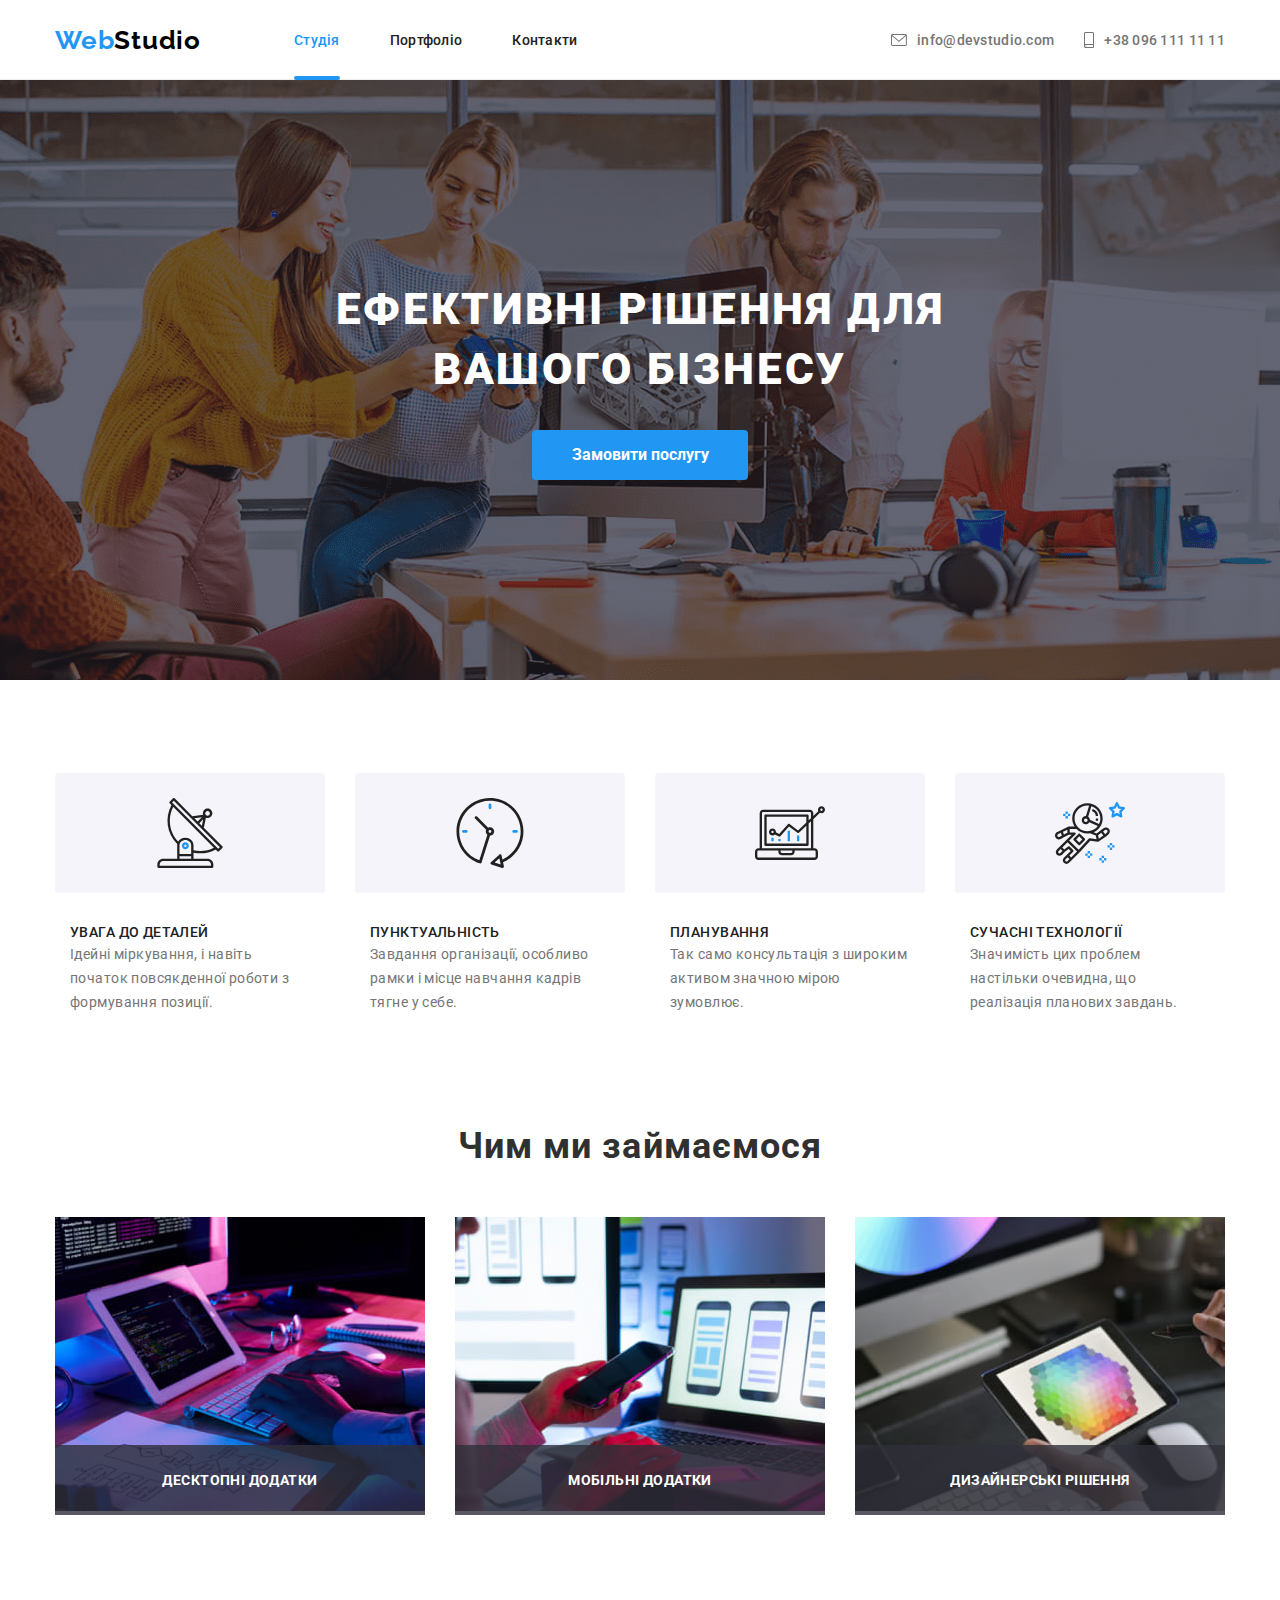
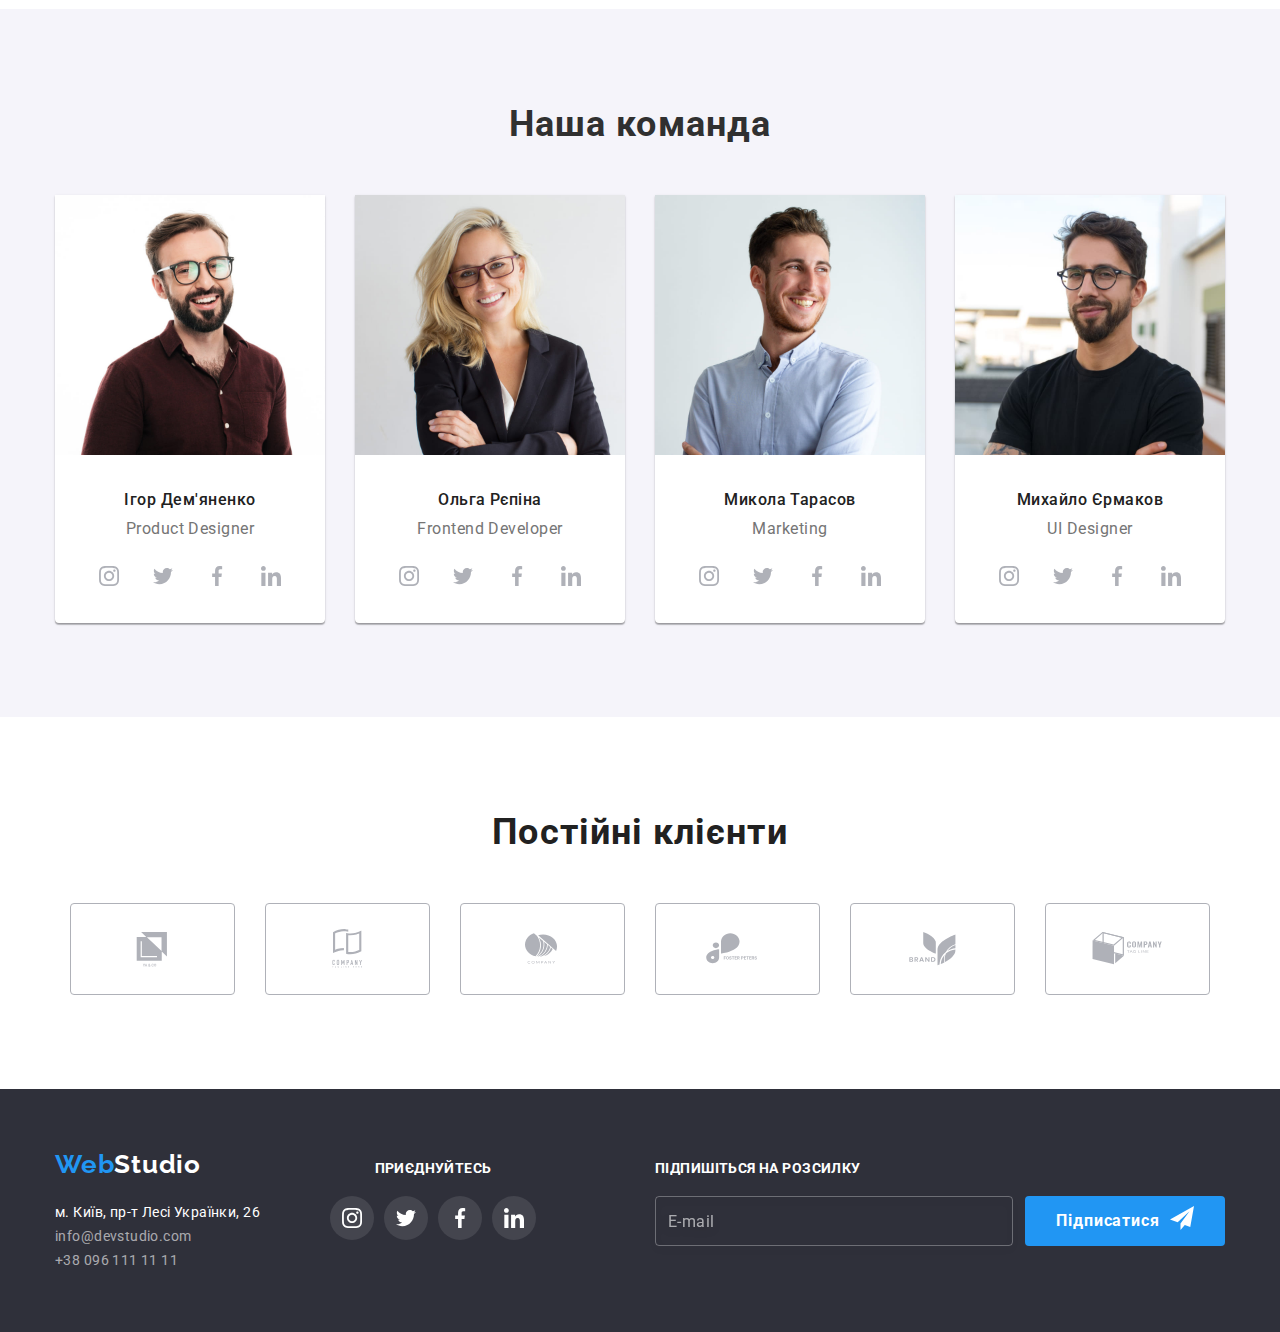
==== commit f82e34d1: "BEM" ====
--- a/index.html
+++ b/index.html
@@ -16,11 +16,11 @@
     <header class="header">
     <div class="container flex-container">
     <nav class="navigation">
-        <a class="navigation_logo titel" href="index.html"><span class="accent">Web</span>Studio</a>
-        <ul class="navigation_list list flex-container">
-            <li class="navigation_item"><a class="navigation_link-current page active" href="index.html" class="navigation_link link">Студія</a></li>
-            <li class="navigation_item"><a class="navigation_link-current" href="portfolio.html" class="navigation_link link">Портфоліо</a></li>
-            <li class="navigation_item"><a class="navigation_link-current" href="" class="navigation_link link">Контакти</a></li>
+        <a class="navigation__logo titel" href="index.html"><span class="accent">Web</span>Studio</a>
+        <ul class="navigation__list list flex-container">
+            <li class="navigation__item"><a class="navigation__link-current page active" href="index.html" class="navigation__link link">Студія</a></li>
+            <li class="navigation__item"><a class="navigation__link-current" href="portfolio.html" class="navigation__link link">Портфоліо</a></li>
+            <li class="navigation__item"><a class="navigation__link-current" href="" class="navigation__link link">Контакти</a></li>
         </ul>
     </nav>
         <ul class="header-contacts">
@@ -51,8 +51,8 @@
     <!--Розділ Герої-->
     <section class="hero">
         <div class="hero container">
-        <h1 class="hero_title">ЕФЕКТИВНІ РІШЕННЯ ДЛЯ ВАШОГО БІЗНЕСУ</h1>
-        <button class="hero_link-current" type="button" class="hero_btn btn" data-modal-open type>Замовити послугу</button>
+        <h1 class="hero__title">ЕФЕКТИВНІ РІШЕННЯ ДЛЯ ВАШОГО БІЗНЕСУ</h1>
+        <button class="hero__link-current" type="button" class="hero__btn btn" data-modal-open type>Замовити послугу</button>
         </div>
     </section>
     <!--Розділ Чим ми-->
--- a/css/main.min.css
+++ b/css/main.min.css
@@ -1 +1 @@
-:root{--primary-text-color: #303030;--secondary-text-color: #fff;--tetriary-text-color: #555;--primary-title-color: rgba (157 , 164 , 189 , 0,6);--description-text: #9da4bd;--accent-color: #2196F3;--header-border-color: #F5F5F5}.previous title{font-family:"Roboto",sans-serif;font-weight:500;font-size:11px;line-height:1,4;color:var(--primary-text-color)}.name{font-family:"Roboto",sans-serif;font-weight:700;font-size:42px;line-height:1,2;letter-spacing:.05em;color:var(--primary-text-color)}.html{-webkit-box-sizing:border-box;box-sizing:border-box}*,*::before,*::after{-webkit-box-sizing:border-box;box-sizing:border-box}.container{max-width:1200px;margin-left:auto;margin-right:auto;padding-left:15px;padding-right:15px}.section{padding-top:94px;padding-bottom:94px}h1,h2,h3,h4,h5,h6,p,ul{margin:0}.ul{padding:0;margin:0;list-style:none}.list{list-style:none;margin:0;padding:0}.img{display:block;width:100%}.btn{font-family:"Roboto",sans-serif;font-weight:600;font-size:12px;line-height:1,3;letter-spacing:.9em;background:#2196f3;cursor:pointer;color:var(--primary-text-color);width:1200px;padding:15px;margin-left:auto;margin-right:auto}.header{border-bottom:1px solid #ececec;height:80px}.header-contacts{display:-webkit-box;display:-ms-flexbox;display:flex;-webkit-column-gap:30px;-moz-column-gap:30px;column-gap:30px;margin-left:auto;-webkit-box-align:center;-ms-flex-align:center;align-items:center;padding:0}.header-contact{font-family:"Roboto",sans-serif;font-style:normal;font-weight:500;font-size:14px;text-decoration:none;color:var(--secondary-text-color)}.navigation{display:-webkit-box;display:-ms-flexbox;display:flex;-webkit-box-align:center;-ms-flex-align:center;align-items:center;-webkit-column-gap:93px;-moz-column-gap:93px;column-gap:93px}.navigation_list{margin:0;display:-webkit-box;display:-ms-flexbox;display:flex;-webkit-box-align:center;-ms-flex-align:center;align-items:center;-webkit-column-gap:50px;-moz-column-gap:50px;column-gap:50px;width:286px}.navigation_item{font-family:"Roboto";font-style:normal;font-weight:500;font-size:14px;letter-spacing:.02em;text-decoration:none;color:#212121}.navigation_link{font-family:"Roboto",sans-serif;font-style:normal;font-weight:700;font-size:26px;line-height:31px;text-decoration:none;letter-spacing:.03em;color:var(--secondary-text-color)}.navigation_link-current{color:#212121;text-decoration:none}.navigation_link-current:hover,.navigation_link-current:focus{color:#2196f3;-webkit-transition:color 250ms cubic-bezier(0.4, 0, 0.2, 1);transition:color 250ms cubic-bezier(0.4, 0, 0.2, 1)}.navigation_link-current{display:block;padding:32px 0}.navigation_link-current.active{position:relative;color:#2196f3}.navigation_link-current.action{position:relative;color:#2196f3}.flex-container{display:-webkit-box;display:-ms-flexbox;display:flex;-webkit-box-align:center;-ms-flex-align:center;align-items:center}.icon-smartphone{width:10px;height:16px;fill:#757575;margin-right:10px}.icon-envelope{width:16px;height:12px;fill:#757575;margin-right:10px}.contakt-current{font-family:"Roboto";font-style:normal;font-weight:500;font-size:14px;line-height:16px;letter-spacing:.02em;color:#757575;text-decoration:none;padding:32px 0;display:-webkit-box;display:-ms-flexbox;display:flex;-webkit-box-align:center;-ms-flex-align:center;align-items:center}.contakt-current:hover,.contakt-current:focus{color:#2196f3;-webkit-transition:color 250ms cubic-bezier(0.4, 0, 0.2, 1);transition:color 250ms cubic-bezier(0.4, 0, 0.2, 1)}.contakt-current:hover svg,.contakt-current:focus svg{fill:#2196f3;-webkit-transition:fill 250ms cubic-bezier(0.4, 0, 0.2, 1);transition:fill 250ms cubic-bezier(0.4, 0, 0.2, 1)}.page::after{content:"";position:absolute;display:block;height:4px;width:100%;background-color:#2196f3;border-radius:2px;bottom:0}.klik::after{content:"";position:absolute;display:block;height:4px;width:100%;background-color:#2196f3;border-radius:2px;bottom:0}.navigation_logo{font-family:"Raleway",sans-serif;font-style:normal;font-weight:700;font-size:26px;line-height:31px;letter-spacing:.03em;color:#000;text-decoration:none;padding:24px 0}.accent{font-family:"Raleway",sans-serif;font-style:normal;font-weight:700;font-size:26px;line-height:31px;letter-spacing:.03em;color:#2196f3}.hero{background-color:#2f303a;max-width:1600px;padding:0;height:600px;margin:auto;background-image:-webkit-gradient(linear, left top, left bottom, from(rgba(47, 48, 58, 0.4)), to(rgba(47, 48, 58, 0.4))),url(../imeges/fon.png);background-image:linear-gradient(rgba(47, 48, 58, 0.4), rgba(47, 48, 58, 0.4)),url(../imeges/fon.png);background-repeat:no-repeat;background-position:center;background-size:cover}.hero .container{text-align:center;padding:200px 0px;margin-left:auto;margin-right:auto}.hero_title{font-family:"Roboto",sans-serif;font-style:normal;font-weight:900;font-size:44px;line-height:1.36;letter-spacing:.06em;color:#fff;max-width:696px;text-align:center;margin:auto;margin-bottom:30px}.hero_btn{font-family:"Roboto";font-style:normal;font-weight:700;font-size:16px;line-height:30px;letter-spacing:.06em;color:#fff;color:var(--primary-text-color);width:216px;height:50px;padding:10px 32px;display:-webkit-box;display:-ms-flexbox;display:flex;text-align:center;margin-top:30px;cursor:pointer}.hero_link-current{color:#fff;font-family:"Roboto";font-style:normal;font-weight:700;font-size:16px;line-height:30px;text-decoration:none;background-color:#2196f3;border:none;border-radius:4px;width:216px;height:50px;padding:10px 32px}.hero_link-current:hover,.hero_link-current:focus{color:#fff;-webkit-transition:color 250ms cubic-bezier(0.4, 0, 0.2, 1);transition:color 250ms cubic-bezier(0.4, 0, 0.2, 1);-webkit-transition:background-color 250ms cubic-bezier(0.4, 0, 0.2, 1);transition:background-color 250ms cubic-bezier(0.4, 0, 0.2, 1)}.port_list{display:-webkit-box;display:-ms-flexbox;display:flex;-webkit-box-pack:center;-ms-flex-pack:center;justify-content:center;-webkit-column-gap:8px;-moz-column-gap:8px;column-gap:8px;padding-top:94px}.port_list_btn{color:var(--primary-text-color);padding-bottom:94px}.port_link-current{font-family:"Roboto";font-style:normal;font-weight:500;font-size:16px;line-height:26px;text-align:center;letter-spacing:.03em;color:#212121;text-decoration:none;max-width:130px;min-width:75px;height:38px;border-radius:4px;border:none;cursor:pointer;padding:6px 22px}.port_link-current:hover,.port_link-current:focus{color:#fff;background-color:#2196f3;-webkit-transition:color 250ms cubic-bezier(0.4, 0, 0.2, 1);transition:color 250ms cubic-bezier(0.4, 0, 0.2, 1);-webkit-transition:background-color 250ms cubic-bezier(0.4, 0, 0.2, 1);transition:background-color 250ms cubic-bezier(0.4, 0, 0.2, 1)}.about{padding-top:93px;padding-left:0px;margin-left:auto;margin-right:auto;max-width:1600px}.about-item{padding-bottom:10px}.about-item .container{width:1170px;height:98px}.about-list{display:-webkit-box;display:-ms-flexbox;display:flex;-webkit-column-gap:30px;-moz-column-gap:30px;column-gap:30px;padding-bottom:94px}.about-title{padding-bottom:50px;text-align:center}.about-title{font-family:"Roboto",sans-serif;font-style:normal;font-weight:700;font-size:36px;line-height:42px;letter-spacing:.03em;color:var(--primary-text-color)}.about-description{font-family:"Roboto",sans-serif;font-style:normal;font-weight:400;font-size:14px;line-height:24px;letter-spacing:.03em;color:#757575}.about-item-title{font-family:"Roboto",sans-serif;font-style:normal;font-weight:500;font-size:14px;line-height:19px;letter-spacing:.03em;color:#212121}.about-item-item{position:relative}.conteiner-wrapper .container{width:270px;min-height:70px;max-height:98px}.icon-group{background-color:#f5f4fa;display:-webkit-box;display:-ms-flexbox;display:flex;-webkit-box-align:center;-ms-flex-align:center;align-items:center;-webkit-box-pack:center;-ms-flex-pack:center;justify-content:center;width:270px;height:120px;margin-bottom:30px;border-radius:4px}.desc-wrapper .container{width:1170px;height:386px;padding-bottom:94px}.text{font-family:"Roboto";font-style:normal;font-weight:700;font-size:14px;line-height:16px;text-align:center;letter-spacing:.03em;text-transform:uppercase;color:#fff;width:370px;height:70px;background:rgba(47,48,58,.8);display:-webkit-box;display:-ms-flexbox;display:flex;-webkit-box-align:center;-ms-flex-align:center;align-items:center;-webkit-box-pack:center;-ms-flex-pack:center;justify-content:center;position:absolute;bottom:0px}.comand{background-color:#f5f4fa;max-width:1600px;height:708px;padding:0;margin:auto}.comand-container{width:1170px;height:428px;padding-bottom:94px}.comand-title{padding-top:94px;padding-bottom:50px;text-align:center}.comand-title{font-family:"Roboto",sans-serif;font-style:normal;font-weight:700;font-size:36px;line-height:42px;letter-spacing:.03em;color:var(--primary-text-color)}.comand-list{display:-webkit-box;display:-ms-flexbox;display:flex;-webkit-column-gap:30px;-moz-column-gap:30px;column-gap:30px}.comand-item{width:270px;height:428px;border-radius:0px 0px 4px 4px;-webkit-box-shadow:0px 1px 3px rgba(0,0,0,.12),0px 1px 1px rgba(0,0,0,.14),0px 2px 1px rgba(0,0,0,.2);box-shadow:0px 1px 3px rgba(0,0,0,.12),0px 1px 1px rgba(0,0,0,.14),0px 2px 1px rgba(0,0,0,.2);background-color:#fff}.comand-item-title{padding-bottom:10px;font-family:"Roboto";font-style:normal;font-weight:500;font-size:16px;line-height:19px;text-align:center;letter-spacing:.03em;color:#212121}.comand-item-text{font-family:"Roboto",sans-serif;font-style:normal;font-weight:400;font-size:16px;line-height:19px;letter-spacing:.03em;color:#757575;padding-bottom:16px}.comand-social{display:-webkit-box;display:-ms-flexbox;display:flex;-webkit-box-align:center;-ms-flex-align:center;align-items:center;-webkit-box-pack:center;-ms-flex-pack:center;justify-content:center;-webkit-column-gap:10px;-moz-column-gap:10px;column-gap:10px}.comand-social-item{display:-webkit-box;display:-ms-flexbox;display:flex;-webkit-box-align:center;-ms-flex-align:center;align-items:center;-webkit-box-pack:center;-ms-flex-pack:center;justify-content:center;-webkit-column-gap:10px;-moz-column-gap:10px;column-gap:10px;width:44px;height:44px}.container-item{padding-top:30px;text-align:center}.svg-social{width:20px}.social-link{width:44px;height:44px;border-radius:50%;background:#fff;-webkit-box-align:center;-ms-flex-align:center;align-items:center;-webkit-box-pack:center;-ms-flex-pack:center;justify-content:center;display:-webkit-box;display:-ms-flexbox;display:flex;fill:#afb1b8}.social-link:hover,.social-link:focus{color:#fff;background-color:#2196f3;-webkit-transition:color 250ms cubic-bezier(0.4, 0, 0.2, 1);transition:color 250ms cubic-bezier(0.4, 0, 0.2, 1);-webkit-transition:background-color 250ms cubic-bezier(0.4, 0, 0.2, 1);transition:background-color 250ms cubic-bezier(0.4, 0, 0.2, 1)}.social-link:hover svg,.social-link:focus svg{fill:#fff;background-color:#2196f3;-webkit-transition:fill 250ms cubic-bezier(0.4, 0, 0.2, 1);transition:fill 250ms cubic-bezier(0.4, 0, 0.2, 1);-webkit-transition:background-color 250ms cubic-bezier(0.4, 0, 0.2, 1);transition:background-color 250ms cubic-bezier(0.4, 0, 0.2, 1)}.visually-hidden{font-family:"Roboto",sans-serif;font-style:normal;font-weight:700;font-size:18px;letter-spacing:.06em;color:#212121}.gallery-pre-title{font-family:"Roboto",sans-serif;font-style:normal;font-weight:400;font-size:16px;line-height:30px;letter-spacing:.03em;color:#757575}.gallery-item{width:370px}.imege{display:block}.gellery-thumb{position:relative;overflow:hidden}.gellery-overlay{content:"";position:absolute;display:-webkit-box;display:-ms-flexbox;display:flex;text-align:center;width:100%;height:100%;top:0;left:0;background:rgba(33,150,243,.9);padding:63px 24px;-webkit-transform:translateY(100%);transform:translateY(100%);-webkit-transition:-webkit-transform 250ms cubic-bezier(0.4, 0, 0.2, 1);transition:-webkit-transform 250ms cubic-bezier(0.4, 0, 0.2, 1);transition:transform 250ms cubic-bezier(0.4, 0, 0.2, 1);transition:transform 250ms cubic-bezier(0.4, 0, 0.2, 1), -webkit-transform 250ms cubic-bezier(0.4, 0, 0.2, 1)}.gellery-overley-text{font-family:"Roboto";font-style:normal;font-weight:400;font-size:18px;line-height:1.56;letter-spacing:.03em;color:#fff}.gallery-link{text-decoration:none;display:block}.gallery-link:focus,.gallery-link:hover{-webkit-box-shadow:0px 1px 3px rgba(0,0,0,.12),0px 1px 1px rgba(0,0,0,.14),0px 2px 1px rgba(0,0,0,.2);box-shadow:0px 1px 3px rgba(0,0,0,.12),0px 1px 1px rgba(0,0,0,.14),0px 2px 1px rgba(0,0,0,.2);-webkit-transition:-webkit-box-shadow 250ms cubic-bezier(0.4, 0, 0.2, 1);transition:-webkit-box-shadow 250ms cubic-bezier(0.4, 0, 0.2, 1);transition:box-shadow 250ms cubic-bezier(0.4, 0, 0.2, 1);transition:box-shadow 250ms cubic-bezier(0.4, 0, 0.2, 1), -webkit-box-shadow 250ms cubic-bezier(0.4, 0, 0.2, 1)}.gallery-link:focus .gellery-overlay,.gallery-link:hover .gellery-overlay{-webkit-transform:translateY(0);transform:translateY(0)}.galary-wrapper{padding:20px 24px;border-top:none;border-radius:0px 0px 4px 4px;border:1px solid #eee}.gallery-list{padding-top:32px;padding-bottom:94px;display:-webkit-box;display:-ms-flexbox;display:flex;-ms-flex-wrap:wrap;flex-wrap:wrap;gap:30px}.visually-hidden{padding-top:20px;padding-bottom:4px}.client{padding-bottom:94px;padding-top:94px;max-width:1600px;margin-left:auto;margin-right:auto}.client-container{width:1170px;height:184px}.client-titel{font-family:"Roboto";font-style:normal;font-weight:700;font-size:36px;line-height:42px;text-align:center;letter-spacing:.03em;color:#212121;padding-bottom:50px}.client-list{display:-webkit-box;display:-ms-flexbox;display:flex;gap:30px;padding-bottom:94px;fill:#757575}.client-item{width:170px;height:92px;border-radius:4px;border:1px solid #afb1b8;display:-webkit-box;display:-ms-flexbox;display:flex;-webkit-box-align:center;-ms-flex-align:center;align-items:center;-webkit-box-pack:center;-ms-flex-pack:center;justify-content:center}.icon-client{display:-webkit-box;display:-ms-flexbox;display:flex;-webkit-box-align:center;-ms-flex-align:center;align-items:center;-webkit-box-pack:center;-ms-flex-pack:center;justify-content:center;width:100%;height:100%}.icon-client:hover,.icon-client:focus{border:1px solid #2196f3;-webkit-transition:border 250ms cubic-bezier(0.4, 0, 0.2, 1);transition:border 250ms cubic-bezier(0.4, 0, 0.2, 1)}.icon-client:hover svg,.icon-client:focus svg{fill:#2196f3;-webkit-transition:fill 250ms cubic-bezier(0.4, 0, 0.2, 1);transition:fill 250ms cubic-bezier(0.4, 0, 0.2, 1)}.svg-client{width:106px;height:60px;fill:#afb1b8}.footer{background-color:#2f303a;margin:auto;padding:60px 0}.footer-list{margin-top:20px}.footer-contactcs{width:231px;height:81px}.footer-logo{font-family:"Raleway";font-style:normal;font-weight:700;font-size:26px;line-height:31px;letter-spacing:.03em;color:#fff;text-decoration:none}.footer-adress{font-family:"Roboto";font-style:normal;font-weight:400;font-size:14px;line-height:24px;letter-spacing:.03em;color:#fff}.footer-item{font-family:"Roboto",sans-serif;font-style:normal;font-weight:400;font-size:14px;line-height:24px;letter-spacing:.03em;color:#fff}.footer-wrapper{display:-webkit-box;display:-ms-flexbox;display:flex;-webkit-box-pack:center;-ms-flex-pack:center;justify-content:center}.footer-social{font-family:"Roboto";font-style:normal;font-weight:700;font-size:14px;line-height:16px;letter-spacing:.03em;text-transform:uppercase;color:#fff;margin-bottom:20px}.footer-social{display:-webkit-box;display:-ms-flexbox;display:flex;-webkit-box-align:center;-ms-flex-align:center;align-items:center;-webkit-box-pack:center;-ms-flex-pack:center;justify-content:center;-webkit-column-gap:10px;-moz-column-gap:10px;column-gap:10px}.footer-form{display:-webkit-box;display:-ms-flexbox;display:flex;-webkit-column-gap:12px;-moz-column-gap:12px;column-gap:12px}.footer-form input{border:none;background:none;height:40px;border-radius:4px;padding-left:12px;cursor:pointer;outline:none;border:1px solid rgba(255,255,255,.3);-webkit-filter:drop-shadow(0px 4px 4px rgba(0, 0, 0, 0.15));filter:drop-shadow(0px 4px 4px rgba(0, 0, 0, 0.15));border-radius:4px;width:358px;height:50px}.footer-btn{font-family:"Roboto";font-style:normal;font-weight:700;font-size:16px;line-height:30px;background-color:#2196f3;letter-spacing:.06em;color:#fff;border-radius:4px;width:200px;height:50px;border:none;padding:10px 28px;text-align:center;display:-webkit-box;display:-ms-flexbox;display:flex;-webkit-box-pack:center;-ms-flex-pack:center;justify-content:center}.social-footer{width:206px;height:80px;margin-left:70px}.social-footer-item{display:-webkit-box;display:-ms-flexbox;display:flex;-webkit-box-align:center;-ms-flex-align:center;align-items:center;-webkit-box-pack:center;-ms-flex-pack:center;justify-content:center;-webkit-column-gap:10px;-moz-column-gap:10px;column-gap:10px;width:44px;height:44px}.current-footer{color:#fff;text-decoration:none;padding-top:9px}.current-footer-contact{font-family:"Roboto";font-style:normal;font-weight:400;font-size:14px;line-height:24px;letter-spacing:.03em;color:rgba(255,255,255,.6);text-decoration:none;padding-top:9px}.current-footer-contact:hover,.current-footer-contact:focus{color:#2196f3;-webkit-transition:color 250ms cubic-bezier(0.4, 0, 0.2, 1);transition:color 250ms cubic-bezier(0.4, 0, 0.2, 1)}.current-footer:hover,.current-footer:focus{color:#2196f3;-webkit-transition:color 250ms cubic-bezier(0.4, 0, 0.2, 1);transition:color 250ms cubic-bezier(0.4, 0, 0.2, 1)}.svg-social{width:20px}.footer-social-link{width:44px;height:44px;border-radius:50%;background:rgba(255,255,255,.1);-webkit-box-align:center;-ms-flex-align:center;align-items:center;-webkit-box-pack:center;-ms-flex-pack:center;justify-content:center;display:-webkit-box;display:-ms-flexbox;display:flex;fill:#fff}.footer-social-link:hover,.footer-social-link:focus{background-color:#2196f3;-webkit-transition:background-color 250ms cubic-bezier(0.4, 0, 0.2, 1);transition:background-color 250ms cubic-bezier(0.4, 0, 0.2, 1)}.booking{width:570px;height:86px;margin-left:auto}.booking-text{font-family:"Roboto";font-style:normal;font-weight:700;font-size:14px;line-height:16px;letter-spacing:.03em;text-transform:uppercase;color:#fff;margin-bottom:20px}.svg-booking{width:24px;height:24px;margin-left:10px}.text-mail input{font-family:"Roboto";font-style:normal;font-weight:400;font-size:16px;line-height:20px;color:rgba(255,255,255,.6)}.text-mail input :focus{font-family:"Roboto";font-style:normal;font-weight:400;font-size:16px;line-height:20px;display:-webkit-box;display:-ms-flexbox;display:flex;-webkit-box-align:center;-ms-flex-align:center;align-items:center;letter-spacing:.03em;color:rgba(255,255,255,.6);-webkit-transition:color 250ms cubic-bezier(0.4, 0, 0.2, 1);transition:color 250ms cubic-bezier(0.4, 0, 0.2, 1)}.text-mail ::-webkit-input-placeholder{font-family:"Roboto";font-style:normal;font-weight:400;font-size:16px;letter-spacing:.03em;color:rgba(255,255,255,.6)}.text-mail ::-moz-placeholder{font-family:"Roboto";font-style:normal;font-weight:400;font-size:16px;letter-spacing:.03em;color:rgba(255,255,255,.6)}.text-mail :-ms-input-placeholder{font-family:"Roboto";font-style:normal;font-weight:400;font-size:16px;letter-spacing:.03em;color:rgba(255,255,255,.6)}.text-mail ::-ms-input-placeholder{font-family:"Roboto";font-style:normal;font-weight:400;font-size:16px;letter-spacing:.03em;color:rgba(255,255,255,.6)}.text-mail ::placeholder{font-family:"Roboto";font-style:normal;font-weight:400;font-size:16px;letter-spacing:.03em;color:rgba(255,255,255,.6)}.backdrop{position:fixed;width:100%;height:100%;background:rgba(0,0,0,.5);top:0;left:0;-webkit-transition:opacity 250ms cubic-bezier(0.4, 0, 0.2, 1),visibility 250ms cubic-bezier(0.4, 0, 0.2, 1);transition:opacity 250ms cubic-bezier(0.4, 0, 0.2, 1),visibility 250ms cubic-bezier(0.4, 0, 0.2, 1)}.is-hidden{opacity:0;visibility:hidden;pointer-events:none}.modal{padding:40px;width:528px;height:581px;position:absolute;top:50%;left:50%;background:#fff;-webkit-transform:translate(-50%, -50%);transform:translate(-50%, -50%);-webkit-transition:-webkit-transform 250ms cubic-bezier(0.4, 0, 0.2, 1);transition:-webkit-transform 250ms cubic-bezier(0.4, 0, 0.2, 1);transition:transform 250ms cubic-bezier(0.4, 0, 0.2, 1);transition:transform 250ms cubic-bezier(0.4, 0, 0.2, 1), -webkit-transform 250ms cubic-bezier(0.4, 0, 0.2, 1)}.modal-titel{font-family:"Roboto";font-style:normal;text-align:center;font-weight:700;font-size:20px;line-height:23px;letter-spacing:.03em;color:#212121;margin-bottom:12px}.modal-btn{width:200px;height:50px;border:none;border-radius:4px;background-color:#2196f3;color:#fff;padding:10px 52px;-webkit-box-shadow:0px 4px 4px rgba(0,0,0,.15);box-shadow:0px 4px 4px rgba(0,0,0,.15);cursor:pointer;margin-top:30px;margin-left:116px;font-family:"Roboto";font-style:normal;font-weight:700;font-size:16px;line-height:30px;display:-webkit-box;display:-ms-flexbox;display:flex;-webkit-box-align:center;-ms-flex-align:center;align-items:center;text-align:center;letter-spacing:.06em}.close-button{position:absolute;right:10px;top:10px;background:#fff;border:1px solid rgba(0,0,0,.1);width:30px;height:30px;border-radius:50%;fill:#000;cursor:pointer;-webkit-box-align:center;-ms-flex-align:center;align-items:center;display:-webkit-box;display:-ms-flexbox;display:flex}.close-button :hover,.close-button :focus{fill:#2196f3;-webkit-transition:fill 250ms cubic-bezier(0.4, 0, 0.2, 1);transition:fill 250ms cubic-bezier(0.4, 0, 0.2, 1)}.form-element{display:-webkit-box;display:-ms-flexbox;display:flex;-webkit-box-orient:vertical;-webkit-box-direction:normal;-ms-flex-direction:column;flex-direction:column;margin-top:12px}.form-element label{margin-top:10px;margin-bottom:4px}.form-element input{border:none;height:40px;font-size:20px;border-radius:4px;border:1px solid rgba(33,33,33,.2);padding-left:42px;cursor:pointer;outline:none;width:100%}.form-element svg{position:absolute;top:50%;left:12px;-webkit-transform:translateY(-50%);transform:translateY(-50%)}.form-element :focus-within input{border:1px solid #2196f3;-webkit-transition:border 250ms cubic-bezier(0.4, 0, 0.2, 1);transition:border 250ms cubic-bezier(0.4, 0, 0.2, 1)}.form-element :focus-within input+svg{fill:#2196f3;-webkit-transition:fill 250ms cubic-bezier(0.4, 0, 0.2, 1);transition:fill 250ms cubic-bezier(0.4, 0, 0.2, 1)}.label{font-weight:400;font-size:20px;line-height:14px;letter-spacing:.01em;color:#757575}.input-wrapper{position:relative}.svg-form{width:18px;height:18px;fill:#212121}.coment{width:448px;height:120px;outline:none;resize:none;border:none;border:1px solid rgba(33,33,33,.2);border-radius:4px;padding:12px 16px;cursor:pointer}.coment ::-webkit-input-placeholder{font-family:"Roboto";font-style:normal;font-weight:400;font-size:12px;line-height:14px;letter-spacing:.01em;color:rgba(117,117,117,.5)}.coment ::-moz-placeholder{font-family:"Roboto";font-style:normal;font-weight:400;font-size:12px;line-height:14px;letter-spacing:.01em;color:rgba(117,117,117,.5)}.coment :-ms-input-placeholder{font-family:"Roboto";font-style:normal;font-weight:400;font-size:12px;line-height:14px;letter-spacing:.01em;color:rgba(117,117,117,.5)}.coment ::-ms-input-placeholder{font-family:"Roboto";font-style:normal;font-weight:400;font-size:12px;line-height:14px;letter-spacing:.01em;color:rgba(117,117,117,.5)}.coment ::placeholder{font-family:"Roboto";font-style:normal;font-weight:400;font-size:12px;line-height:14px;letter-spacing:.01em;color:rgba(117,117,117,.5)}.text-form{font-family:"Roboto";font-style:normal;font-weight:400;font-size:12px;line-height:14px;letter-spacing:.01em;color:#757575}.accent-modal{font-family:"Roboto";font-style:normal;font-weight:400;font-size:14px;line-height:24px;letter-spacing:.03em;-webkit-text-decoration-line:underline;text-decoration-line:underline;color:#2196f3}.checkbox{width:16px;height:15px;border:2px solid #212121;border-radius:3px;display:-webkit-box;display:-ms-flexbox;display:flex;-webkit-box-align:center;-ms-flex-align:center;align-items:center;margin-right:7px;-webkit-transition:border 250ms cubic-bezier(0.4, 0, 0.2, 1);transition:border 250ms cubic-bezier(0.4, 0, 0.2, 1)}.topic{display:-webkit-box;display:-ms-flexbox;display:flex;margin-top:20px;-webkit-box-align:center;-ms-flex-align:center;align-items:center;-webkit-box-pack:center;-ms-flex-pack:center;justify-content:center}.topic-text{font-family:"Roboto";font-style:normal;font-weight:400;font-size:14px;line-height:24px;letter-spacing:.03em;color:#757575}.topic input:checked+.checkbox{background-color:#2196f3;border:2px solid #2196f3;-webkit-transition:border 250ms cubic-bezier(0.4, 0, 0.2, 1);transition:border 250ms cubic-bezier(0.4, 0, 0.2, 1)}.accept{position:absolute;white-space:nowrap;width:1px;height:1px;overflow:hidden;border:0;padding:0;clip:rect(0 0 0 0);-webkit-clip-path:inset(50%);clip-path:inset(50%);margin:-1px}/*# sourceMappingURL=main.min.css.map */+:root{--primary-text-color: #303030;--secondary-text-color: #fff;--tetriary-text-color: #555;--primary-title-color: rgba (157 , 164 , 189 , 0,6);--description-text: #9da4bd;--accent-color: #2196F3;--header-border-color: #F5F5F5}.previous title{font-family:"Roboto",sans-serif;font-weight:500;font-size:11px;line-height:1,4;color:var(--primary-text-color)}.name{font-family:"Roboto",sans-serif;font-weight:700;font-size:42px;line-height:1,2;letter-spacing:.05em;color:var(--primary-text-color)}.html{-webkit-box-sizing:border-box;box-sizing:border-box}*,*::before,*::after{-webkit-box-sizing:border-box;box-sizing:border-box}.container{max-width:1200px;margin-left:auto;margin-right:auto;padding-left:15px;padding-right:15px}.section{padding-top:94px;padding-bottom:94px}h1,h2,h3,h4,h5,h6,p,ul{margin:0}.ul{padding:0;margin:0;list-style:none}.list{list-style:none;margin:0;padding:0}.img{display:block;width:100%}.btn{font-family:"Roboto",sans-serif;font-weight:600;font-size:12px;line-height:1,3;letter-spacing:.9em;background:#2196f3;cursor:pointer;color:var(--primary-text-color);width:1200px;padding:15px;margin-left:auto;margin-right:auto}.header{border-bottom:1px solid #ececec;height:80px}.header-contacts{display:-webkit-box;display:-ms-flexbox;display:flex;-webkit-column-gap:30px;-moz-column-gap:30px;column-gap:30px;margin-left:auto;-webkit-box-align:center;-ms-flex-align:center;align-items:center;padding:0}.header-contact{font-family:"Roboto",sans-serif;font-style:normal;font-weight:500;font-size:14px;text-decoration:none;color:var(--secondary-text-color)}.navigation{display:-webkit-box;display:-ms-flexbox;display:flex;-webkit-box-align:center;-ms-flex-align:center;align-items:center;-webkit-column-gap:93px;-moz-column-gap:93px;column-gap:93px}.navigation__list{margin:0;display:-webkit-box;display:-ms-flexbox;display:flex;-webkit-box-align:center;-ms-flex-align:center;align-items:center;-webkit-column-gap:50px;-moz-column-gap:50px;column-gap:50px;width:286px}.navigation__item{font-family:"Roboto";font-style:normal;font-weight:500;font-size:14px;letter-spacing:.02em;text-decoration:none;color:#212121}.navigation__link{font-family:"Roboto",sans-serif;font-style:normal;font-weight:700;font-size:26px;line-height:31px;text-decoration:none;letter-spacing:.03em;color:var(--secondary-text-color)}.navigation__link-current{color:#212121;text-decoration:none}.navigation__link-current:hover,.navigation__link-current:focus{color:#2196f3;-webkit-transition:color 250ms cubic-bezier(0.4, 0, 0.2, 1);transition:color 250ms cubic-bezier(0.4, 0, 0.2, 1)}.navigation__link-current{display:block;padding:32px 0}.navigation__link-current.active{position:relative;color:#2196f3}.navigation__link-current.action{position:relative;color:#2196f3}.flex-container{display:-webkit-box;display:-ms-flexbox;display:flex;-webkit-box-align:center;-ms-flex-align:center;align-items:center}.icon-smartphone{width:10px;height:16px;fill:#757575;margin-right:10px}.icon-envelope{width:16px;height:12px;fill:#757575;margin-right:10px}.contakt-current{font-family:"Roboto";font-style:normal;font-weight:500;font-size:14px;line-height:16px;letter-spacing:.02em;color:#757575;text-decoration:none;padding:32px 0;display:-webkit-box;display:-ms-flexbox;display:flex;-webkit-box-align:center;-ms-flex-align:center;align-items:center}.contakt-current:hover,.contakt-current:focus{color:#2196f3;-webkit-transition:color 250ms cubic-bezier(0.4, 0, 0.2, 1);transition:color 250ms cubic-bezier(0.4, 0, 0.2, 1)}.contakt-current:hover svg,.contakt-current:focus svg{fill:#2196f3;-webkit-transition:fill 250ms cubic-bezier(0.4, 0, 0.2, 1);transition:fill 250ms cubic-bezier(0.4, 0, 0.2, 1)}.page::after{content:"";position:absolute;display:block;height:4px;width:100%;background-color:#2196f3;border-radius:2px;bottom:0}.klik::after{content:"";position:absolute;display:block;height:4px;width:100%;background-color:#2196f3;border-radius:2px;bottom:0}.navigation__logo{font-family:"Raleway",sans-serif;font-style:normal;font-weight:700;font-size:26px;line-height:31px;letter-spacing:.03em;color:#000;text-decoration:none;padding:24px 0}.accent{font-family:"Raleway",sans-serif;font-style:normal;font-weight:700;font-size:26px;line-height:31px;letter-spacing:.03em;color:#2196f3}.hero{background-color:#2f303a;max-width:1600px;padding:0;height:600px;margin:auto;background-image:-webkit-gradient(linear, left top, left bottom, from(rgba(47, 48, 58, 0.4)), to(rgba(47, 48, 58, 0.4))),url(../imeges/fon.png);background-image:linear-gradient(rgba(47, 48, 58, 0.4), rgba(47, 48, 58, 0.4)),url(../imeges/fon.png);background-repeat:no-repeat;background-position:center;background-size:cover}.hero .container{text-align:center;padding:200px 0px;margin-left:auto;margin-right:auto}.hero__title{font-family:"Roboto",sans-serif;font-style:normal;font-weight:900;font-size:44px;line-height:1.36;letter-spacing:.06em;color:#fff;max-width:696px;text-align:center;margin:auto;margin-bottom:30px}.hero__btn{font-family:"Roboto";font-style:normal;font-weight:700;font-size:16px;line-height:30px;letter-spacing:.06em;color:#fff;color:var(--primary-text-color);width:216px;height:50px;padding:10px 32px;display:-webkit-box;display:-ms-flexbox;display:flex;text-align:center;margin-top:30px;cursor:pointer}.hero__link-current{color:#fff;font-family:"Roboto";font-style:normal;font-weight:700;font-size:16px;line-height:30px;text-decoration:none;background-color:#2196f3;border:none;border-radius:4px;width:216px;height:50px;padding:10px 32px}.hero__link-current:hover,.hero__link-current:focus{color:#fff;-webkit-transition:color 250ms cubic-bezier(0.4, 0, 0.2, 1);transition:color 250ms cubic-bezier(0.4, 0, 0.2, 1);-webkit-transition:background-color 250ms cubic-bezier(0.4, 0, 0.2, 1);transition:background-color 250ms cubic-bezier(0.4, 0, 0.2, 1)}.port__list{display:-webkit-box;display:-ms-flexbox;display:flex;-webkit-box-pack:center;-ms-flex-pack:center;justify-content:center;-webkit-column-gap:8px;-moz-column-gap:8px;column-gap:8px;padding-top:94px}.port__list__btn{color:var(--primary-text-color);padding-bottom:94px}.port__link-current{font-family:"Roboto";font-style:normal;font-weight:500;font-size:16px;line-height:26px;text-align:center;letter-spacing:.03em;color:#212121;text-decoration:none;max-width:130px;min-width:75px;height:38px;border-radius:4px;border:none;cursor:pointer;padding:6px 22px}.port__link-current:hover,.port__link-current:focus{color:#fff;background-color:#2196f3;-webkit-transition:color 250ms cubic-bezier(0.4, 0, 0.2, 1);transition:color 250ms cubic-bezier(0.4, 0, 0.2, 1);-webkit-transition:background-color 250ms cubic-bezier(0.4, 0, 0.2, 1);transition:background-color 250ms cubic-bezier(0.4, 0, 0.2, 1)}.about{padding-top:93px;padding-left:0px;margin-left:auto;margin-right:auto}.about-item{padding-bottom:10px}.about-item .container{width:1170px;height:98px}.about-list{display:-webkit-box;display:-ms-flexbox;display:flex;-webkit-column-gap:30px;-moz-column-gap:30px;column-gap:30px;padding-bottom:94px}.about-title{padding-bottom:50px;text-align:center}.about-title{font-family:"Roboto",sans-serif;font-style:normal;font-weight:700;font-size:36px;line-height:42px;letter-spacing:.03em;color:var(--primary-text-color)}.about-description{font-family:"Roboto",sans-serif;font-style:normal;font-weight:400;font-size:14px;line-height:24px;letter-spacing:.03em;color:#757575}.about-item-title{font-family:"Roboto",sans-serif;font-style:normal;font-weight:500;font-size:14px;line-height:19px;letter-spacing:.03em;color:#212121}.about-item-item{position:relative}.conteiner-wrapper .container{width:270px;min-height:70px;max-height:98px}.icon-group{background-color:#f5f4fa;display:-webkit-box;display:-ms-flexbox;display:flex;-webkit-box-align:center;-ms-flex-align:center;align-items:center;-webkit-box-pack:center;-ms-flex-pack:center;justify-content:center;width:270px;height:120px;margin-bottom:30px;border-radius:4px}.desc-wrapper .container{width:1170px;height:386px;padding-bottom:94px}.text{font-family:"Roboto";font-style:normal;font-weight:700;font-size:14px;line-height:16px;text-align:center;letter-spacing:.03em;text-transform:uppercase;color:#fff;width:370px;height:70px;background:rgba(47,48,58,.8);display:-webkit-box;display:-ms-flexbox;display:flex;-webkit-box-align:center;-ms-flex-align:center;align-items:center;-webkit-box-pack:center;-ms-flex-pack:center;justify-content:center;position:absolute;bottom:0px}.comand{background-color:#f5f4fa;height:708px;padding:0;margin:auto}.comand-container{width:1170px;height:428px;padding-bottom:94px}.comand-title{padding-top:94px;padding-bottom:50px;text-align:center}.comand-title{font-family:"Roboto",sans-serif;font-style:normal;font-weight:700;font-size:36px;line-height:42px;letter-spacing:.03em;color:var(--primary-text-color)}.comand-list{display:-webkit-box;display:-ms-flexbox;display:flex;-webkit-column-gap:30px;-moz-column-gap:30px;column-gap:30px}.comand-item{width:270px;height:428px;border-radius:0px 0px 4px 4px;-webkit-box-shadow:0px 1px 3px rgba(0,0,0,.12),0px 1px 1px rgba(0,0,0,.14),0px 2px 1px rgba(0,0,0,.2);box-shadow:0px 1px 3px rgba(0,0,0,.12),0px 1px 1px rgba(0,0,0,.14),0px 2px 1px rgba(0,0,0,.2);background-color:#fff}.comand-item-title{padding-bottom:10px;font-family:"Roboto";font-style:normal;font-weight:500;font-size:16px;line-height:19px;text-align:center;letter-spacing:.03em;color:#212121}.comand-item-text{font-family:"Roboto",sans-serif;font-style:normal;font-weight:400;font-size:16px;line-height:19px;letter-spacing:.03em;color:#757575;padding-bottom:16px}.comand-social{display:-webkit-box;display:-ms-flexbox;display:flex;-webkit-box-align:center;-ms-flex-align:center;align-items:center;-webkit-box-pack:center;-ms-flex-pack:center;justify-content:center;-webkit-column-gap:10px;-moz-column-gap:10px;column-gap:10px}.comand-social-item{display:-webkit-box;display:-ms-flexbox;display:flex;-webkit-box-align:center;-ms-flex-align:center;align-items:center;-webkit-box-pack:center;-ms-flex-pack:center;justify-content:center;-webkit-column-gap:10px;-moz-column-gap:10px;column-gap:10px;width:44px;height:44px}.container-item{padding-top:30px;text-align:center}.svg-social{width:20px}.social-link{width:44px;height:44px;border-radius:50%;background:#fff;-webkit-box-align:center;-ms-flex-align:center;align-items:center;-webkit-box-pack:center;-ms-flex-pack:center;justify-content:center;display:-webkit-box;display:-ms-flexbox;display:flex;fill:#afb1b8}.social-link:hover,.social-link:focus{color:#fff;background-color:#2196f3;-webkit-transition:color 250ms cubic-bezier(0.4, 0, 0.2, 1);transition:color 250ms cubic-bezier(0.4, 0, 0.2, 1);-webkit-transition:background-color 250ms cubic-bezier(0.4, 0, 0.2, 1);transition:background-color 250ms cubic-bezier(0.4, 0, 0.2, 1)}.social-link:hover svg,.social-link:focus svg{fill:#fff;background-color:#2196f3;-webkit-transition:fill 250ms cubic-bezier(0.4, 0, 0.2, 1);transition:fill 250ms cubic-bezier(0.4, 0, 0.2, 1);-webkit-transition:background-color 250ms cubic-bezier(0.4, 0, 0.2, 1);transition:background-color 250ms cubic-bezier(0.4, 0, 0.2, 1)}.visually-hidden{font-family:"Roboto",sans-serif;font-style:normal;font-weight:700;font-size:18px;letter-spacing:.06em;color:#212121}.gallery-pre-title{font-family:"Roboto",sans-serif;font-style:normal;font-weight:400;font-size:16px;line-height:30px;letter-spacing:.03em;color:#757575}.gallery-item{width:370px}.imege{display:block}.gellery-thumb{position:relative;overflow:hidden}.gellery-overlay{content:"";position:absolute;display:-webkit-box;display:-ms-flexbox;display:flex;text-align:center;width:100%;height:100%;top:0;left:0;background:rgba(33,150,243,.9);padding:63px 24px;-webkit-transform:translateY(100%);transform:translateY(100%);-webkit-transition:-webkit-transform 250ms cubic-bezier(0.4, 0, 0.2, 1);transition:-webkit-transform 250ms cubic-bezier(0.4, 0, 0.2, 1);transition:transform 250ms cubic-bezier(0.4, 0, 0.2, 1);transition:transform 250ms cubic-bezier(0.4, 0, 0.2, 1), -webkit-transform 250ms cubic-bezier(0.4, 0, 0.2, 1)}.gellery-overley-text{font-family:"Roboto";font-style:normal;font-weight:400;font-size:18px;line-height:1.56;letter-spacing:.03em;color:#fff}.gallery-link{text-decoration:none;display:block}.gallery-link:focus,.gallery-link:hover{-webkit-box-shadow:0px 1px 3px rgba(0,0,0,.12),0px 1px 1px rgba(0,0,0,.14),0px 2px 1px rgba(0,0,0,.2);box-shadow:0px 1px 3px rgba(0,0,0,.12),0px 1px 1px rgba(0,0,0,.14),0px 2px 1px rgba(0,0,0,.2);-webkit-transition:-webkit-box-shadow 250ms cubic-bezier(0.4, 0, 0.2, 1);transition:-webkit-box-shadow 250ms cubic-bezier(0.4, 0, 0.2, 1);transition:box-shadow 250ms cubic-bezier(0.4, 0, 0.2, 1);transition:box-shadow 250ms cubic-bezier(0.4, 0, 0.2, 1), -webkit-box-shadow 250ms cubic-bezier(0.4, 0, 0.2, 1)}.gallery-link:focus .gellery-overlay,.gallery-link:hover .gellery-overlay{-webkit-transform:translateY(0);transform:translateY(0)}.galary-wrapper{padding:20px 24px;border-top:none;border-radius:0px 0px 4px 4px;border:1px solid #eee}.gallery-list{padding-top:32px;padding-bottom:94px;display:-webkit-box;display:-ms-flexbox;display:flex;-ms-flex-wrap:wrap;flex-wrap:wrap;gap:30px}.visually-hidden{padding-top:20px;padding-bottom:4px}.client{padding-bottom:94px;padding-top:94px;margin-left:auto;margin-right:auto}.client-container{width:1170px;height:184px}.client-titel{font-family:"Roboto";font-style:normal;font-weight:700;font-size:36px;line-height:42px;text-align:center;letter-spacing:.03em;color:#212121;padding-bottom:50px}.client-list{display:-webkit-box;display:-ms-flexbox;display:flex;gap:30px;padding-bottom:94px;fill:#757575}.client-item{width:170px;height:92px;border-radius:4px;border:1px solid #afb1b8;display:-webkit-box;display:-ms-flexbox;display:flex;-webkit-box-align:center;-ms-flex-align:center;align-items:center;-webkit-box-pack:center;-ms-flex-pack:center;justify-content:center}.icon-client{display:-webkit-box;display:-ms-flexbox;display:flex;-webkit-box-align:center;-ms-flex-align:center;align-items:center;-webkit-box-pack:center;-ms-flex-pack:center;justify-content:center;width:100%;height:100%}.icon-client:hover,.icon-client:focus{border:1px solid #2196f3;-webkit-transition:border 250ms cubic-bezier(0.4, 0, 0.2, 1);transition:border 250ms cubic-bezier(0.4, 0, 0.2, 1)}.icon-client:hover svg,.icon-client:focus svg{fill:#2196f3;-webkit-transition:fill 250ms cubic-bezier(0.4, 0, 0.2, 1);transition:fill 250ms cubic-bezier(0.4, 0, 0.2, 1)}.svg-client{width:100%;height:100%;fill:#afb1b8}.footer{background-color:#2f303a;margin:auto;padding:60px 0}.footer-list{margin-top:20px}.footer-logo{font-family:"Raleway";font-style:normal;font-weight:700;font-size:26px;line-height:31px;letter-spacing:.03em;color:#fff;text-decoration:none}.footer-adress{font-family:"Roboto";font-style:normal;font-weight:400;font-size:14px;line-height:24px;letter-spacing:.03em;color:#fff}.footer-item{font-family:"Roboto",sans-serif;font-style:normal;font-weight:400;font-size:14px;line-height:24px;letter-spacing:.03em;color:#fff}.footer-wrapper{display:-webkit-box;display:-ms-flexbox;display:flex;-webkit-box-pack:center;-ms-flex-pack:center;justify-content:center;-webkit-box-align:baseline;-ms-flex-align:baseline;align-items:baseline}.footer-social{font-family:"Roboto";font-style:normal;font-weight:700;font-size:14px;line-height:16px;letter-spacing:.03em;text-transform:uppercase;color:#fff;margin-bottom:20px}.footer-social{display:-webkit-box;display:-ms-flexbox;display:flex;-webkit-box-align:center;-ms-flex-align:center;align-items:center;-webkit-box-pack:center;-ms-flex-pack:center;justify-content:center;-webkit-column-gap:10px;-moz-column-gap:10px;column-gap:10px}.footer-form{display:-webkit-box;display:-ms-flexbox;display:flex;-webkit-column-gap:12px;-moz-column-gap:12px;column-gap:12px}.footer-form input{border:none;background:none;height:40px;border-radius:4px;padding-left:12px;cursor:pointer;outline:none;border:1px solid rgba(255,255,255,.3);-webkit-filter:drop-shadow(0px 4px 4px rgba(0, 0, 0, 0.15));filter:drop-shadow(0px 4px 4px rgba(0, 0, 0, 0.15));border-radius:4px;width:358px;height:50px}.footer-btn{font-family:"Roboto";font-style:normal;font-weight:700;font-size:16px;line-height:30px;background-color:#2196f3;letter-spacing:.06em;color:#fff;border-radius:4px;width:200px;height:50px;border:none;padding:10px 28px;text-align:center;display:-webkit-box;display:-ms-flexbox;display:flex;-webkit-box-pack:center;-ms-flex-pack:center;justify-content:center}.social-footer{width:206px;height:80px;margin-left:70px}.social-footer-item{display:-webkit-box;display:-ms-flexbox;display:flex;-webkit-box-align:center;-ms-flex-align:center;align-items:center;-webkit-box-pack:center;-ms-flex-pack:center;justify-content:center;-webkit-column-gap:10px;-moz-column-gap:10px;column-gap:10px;width:44px;height:44px}.current-footer{color:#fff;text-decoration:none;padding-top:9px}.current-footer-contact{font-family:"Roboto";font-style:normal;font-weight:400;font-size:14px;line-height:24px;letter-spacing:.03em;color:rgba(255,255,255,.6);text-decoration:none;padding-top:9px}.current-footer-contact:hover,.current-footer-contact:focus{color:#2196f3;-webkit-transition:color 250ms cubic-bezier(0.4, 0, 0.2, 1);transition:color 250ms cubic-bezier(0.4, 0, 0.2, 1)}.current-footer:hover,.current-footer:focus{color:#2196f3;-webkit-transition:color 250ms cubic-bezier(0.4, 0, 0.2, 1);transition:color 250ms cubic-bezier(0.4, 0, 0.2, 1)}.svg-social{width:20px}.footer-social-link{width:44px;height:44px;border-radius:50%;background:rgba(255,255,255,.1);-webkit-box-align:center;-ms-flex-align:center;align-items:center;-webkit-box-pack:center;-ms-flex-pack:center;justify-content:center;display:-webkit-box;display:-ms-flexbox;display:flex;fill:#fff}.footer-social-link:hover,.footer-social-link:focus{background-color:#2196f3;-webkit-transition:background-color 250ms cubic-bezier(0.4, 0, 0.2, 1);transition:background-color 250ms cubic-bezier(0.4, 0, 0.2, 1)}.booking{width:570px;height:86px;margin-left:auto}.booking-text{font-family:"Roboto";font-style:normal;font-weight:700;font-size:14px;line-height:16px;letter-spacing:.03em;text-transform:uppercase;color:#fff;margin-bottom:20px}.svg-booking{width:24px;height:24px;margin-left:10px}.text-mail input{font-family:"Roboto";font-style:normal;font-weight:400;font-size:16px;line-height:20px;color:rgba(255,255,255,.6)}.text-mail input :focus{font-family:"Roboto";font-style:normal;font-weight:400;font-size:16px;line-height:20px;display:-webkit-box;display:-ms-flexbox;display:flex;-webkit-box-align:center;-ms-flex-align:center;align-items:center;letter-spacing:.03em;color:rgba(255,255,255,.6);-webkit-transition:color 250ms cubic-bezier(0.4, 0, 0.2, 1);transition:color 250ms cubic-bezier(0.4, 0, 0.2, 1)}.text-mail ::-webkit-input-placeholder{font-family:"Roboto";font-style:normal;font-weight:400;font-size:16px;letter-spacing:.03em;color:rgba(255,255,255,.6)}.text-mail ::-moz-placeholder{font-family:"Roboto";font-style:normal;font-weight:400;font-size:16px;letter-spacing:.03em;color:rgba(255,255,255,.6)}.text-mail :-ms-input-placeholder{font-family:"Roboto";font-style:normal;font-weight:400;font-size:16px;letter-spacing:.03em;color:rgba(255,255,255,.6)}.text-mail ::-ms-input-placeholder{font-family:"Roboto";font-style:normal;font-weight:400;font-size:16px;letter-spacing:.03em;color:rgba(255,255,255,.6)}.text-mail ::placeholder{font-family:"Roboto";font-style:normal;font-weight:400;font-size:16px;letter-spacing:.03em;color:rgba(255,255,255,.6)}.backdrop{position:fixed;width:100%;height:100%;background:rgba(0,0,0,.5);top:0;left:0;-webkit-transition:opacity 250ms cubic-bezier(0.4, 0, 0.2, 1),visibility 250ms cubic-bezier(0.4, 0, 0.2, 1);transition:opacity 250ms cubic-bezier(0.4, 0, 0.2, 1),visibility 250ms cubic-bezier(0.4, 0, 0.2, 1)}.is-hidden{opacity:0;visibility:hidden;pointer-events:none}.modal{padding:40px;width:528px;height:581px;position:absolute;top:50%;left:50%;background:#fff;-webkit-transform:translate(-50%, -50%);transform:translate(-50%, -50%);-webkit-transition:-webkit-transform 250ms cubic-bezier(0.4, 0, 0.2, 1);transition:-webkit-transform 250ms cubic-bezier(0.4, 0, 0.2, 1);transition:transform 250ms cubic-bezier(0.4, 0, 0.2, 1);transition:transform 250ms cubic-bezier(0.4, 0, 0.2, 1), -webkit-transform 250ms cubic-bezier(0.4, 0, 0.2, 1)}.modal-titel{font-family:"Roboto";font-style:normal;text-align:center;font-weight:700;font-size:20px;line-height:23px;letter-spacing:.03em;color:#212121;margin-bottom:12px}.modal-btn{width:200px;height:50px;border:none;border-radius:4px;background-color:#2196f3;color:#fff;padding:10px 52px;-webkit-box-shadow:0px 4px 4px rgba(0,0,0,.15);box-shadow:0px 4px 4px rgba(0,0,0,.15);cursor:pointer;margin-top:30px;margin-left:116px;font-family:"Roboto";font-style:normal;font-weight:700;font-size:16px;line-height:30px;display:-webkit-box;display:-ms-flexbox;display:flex;-webkit-box-align:center;-ms-flex-align:center;align-items:center;text-align:center;letter-spacing:.06em}.close-button{position:absolute;right:10px;top:10px;background:#fff;border:1px solid rgba(0,0,0,.1);width:30px;height:30px;border-radius:50%;fill:#000;cursor:pointer;-webkit-box-align:center;-ms-flex-align:center;align-items:center;display:-webkit-box;display:-ms-flexbox;display:flex}.close-button :hover,.close-button :focus{fill:#2196f3;-webkit-transition:fill 250ms cubic-bezier(0.4, 0, 0.2, 1);transition:fill 250ms cubic-bezier(0.4, 0, 0.2, 1)}.form-element{display:-webkit-box;display:-ms-flexbox;display:flex;-webkit-box-orient:vertical;-webkit-box-direction:normal;-ms-flex-direction:column;flex-direction:column;margin-top:12px}.form-element label{margin-top:10px;margin-bottom:4px}.form-element input{border:none;height:40px;font-size:20px;border-radius:4px;border:1px solid rgba(33,33,33,.2);padding-left:42px;cursor:pointer;outline:none;width:100%}.form-element svg{position:absolute;top:50%;left:12px;-webkit-transform:translateY(-50%);transform:translateY(-50%)}.form-element :focus-within input{border:1px solid #2196f3;-webkit-transition:border 250ms cubic-bezier(0.4, 0, 0.2, 1);transition:border 250ms cubic-bezier(0.4, 0, 0.2, 1)}.form-element :focus-within input+svg{fill:#2196f3;-webkit-transition:fill 250ms cubic-bezier(0.4, 0, 0.2, 1);transition:fill 250ms cubic-bezier(0.4, 0, 0.2, 1)}.label{font-weight:400;font-size:20px;line-height:14px;letter-spacing:.01em;color:#757575}.input-wrapper{position:relative}.svg-form{width:18px;height:18px;fill:#212121}.coment{width:448px;height:120px;outline:none;resize:none;border:none;border:1px solid rgba(33,33,33,.2);border-radius:4px;padding:12px 16px;cursor:pointer}.coment ::-webkit-input-placeholder{font-family:"Roboto";font-style:normal;font-weight:400;font-size:12px;line-height:14px;letter-spacing:.01em;color:rgba(117,117,117,.5)}.coment ::-moz-placeholder{font-family:"Roboto";font-style:normal;font-weight:400;font-size:12px;line-height:14px;letter-spacing:.01em;color:rgba(117,117,117,.5)}.coment :-ms-input-placeholder{font-family:"Roboto";font-style:normal;font-weight:400;font-size:12px;line-height:14px;letter-spacing:.01em;color:rgba(117,117,117,.5)}.coment ::-ms-input-placeholder{font-family:"Roboto";font-style:normal;font-weight:400;font-size:12px;line-height:14px;letter-spacing:.01em;color:rgba(117,117,117,.5)}.coment ::placeholder{font-family:"Roboto";font-style:normal;font-weight:400;font-size:12px;line-height:14px;letter-spacing:.01em;color:rgba(117,117,117,.5)}.text-form{font-family:"Roboto";font-style:normal;font-weight:400;font-size:12px;line-height:14px;letter-spacing:.01em;color:#757575}.accent-modal{font-family:"Roboto";font-style:normal;font-weight:400;font-size:14px;line-height:24px;letter-spacing:.03em;-webkit-text-decoration-line:underline;text-decoration-line:underline;color:#2196f3}.checkbox{width:16px;height:15px;border:2px solid #212121;border-radius:3px;display:-webkit-box;display:-ms-flexbox;display:flex;-webkit-box-align:center;-ms-flex-align:center;align-items:center;margin-right:7px;-webkit-transition:border 250ms cubic-bezier(0.4, 0, 0.2, 1);transition:border 250ms cubic-bezier(0.4, 0, 0.2, 1)}.topic{display:-webkit-box;display:-ms-flexbox;display:flex;margin-top:20px;-webkit-box-align:center;-ms-flex-align:center;align-items:center;-webkit-box-pack:center;-ms-flex-pack:center;justify-content:center}.topic-text{font-family:"Roboto";font-style:normal;font-weight:400;font-size:14px;line-height:24px;letter-spacing:.03em;color:#757575}.topic input:checked+.checkbox{background-color:#2196f3;border:2px solid #2196f3;-webkit-transition:border 250ms cubic-bezier(0.4, 0, 0.2, 1);transition:border 250ms cubic-bezier(0.4, 0, 0.2, 1)}.accept{position:absolute;white-space:nowrap;width:1px;height:1px;overflow:hidden;border:0;padding:0;clip:rect(0 0 0 0);-webkit-clip-path:inset(50%);clip-path:inset(50%);margin:-1px}/*# sourceMappingURL=main.min.css.map */